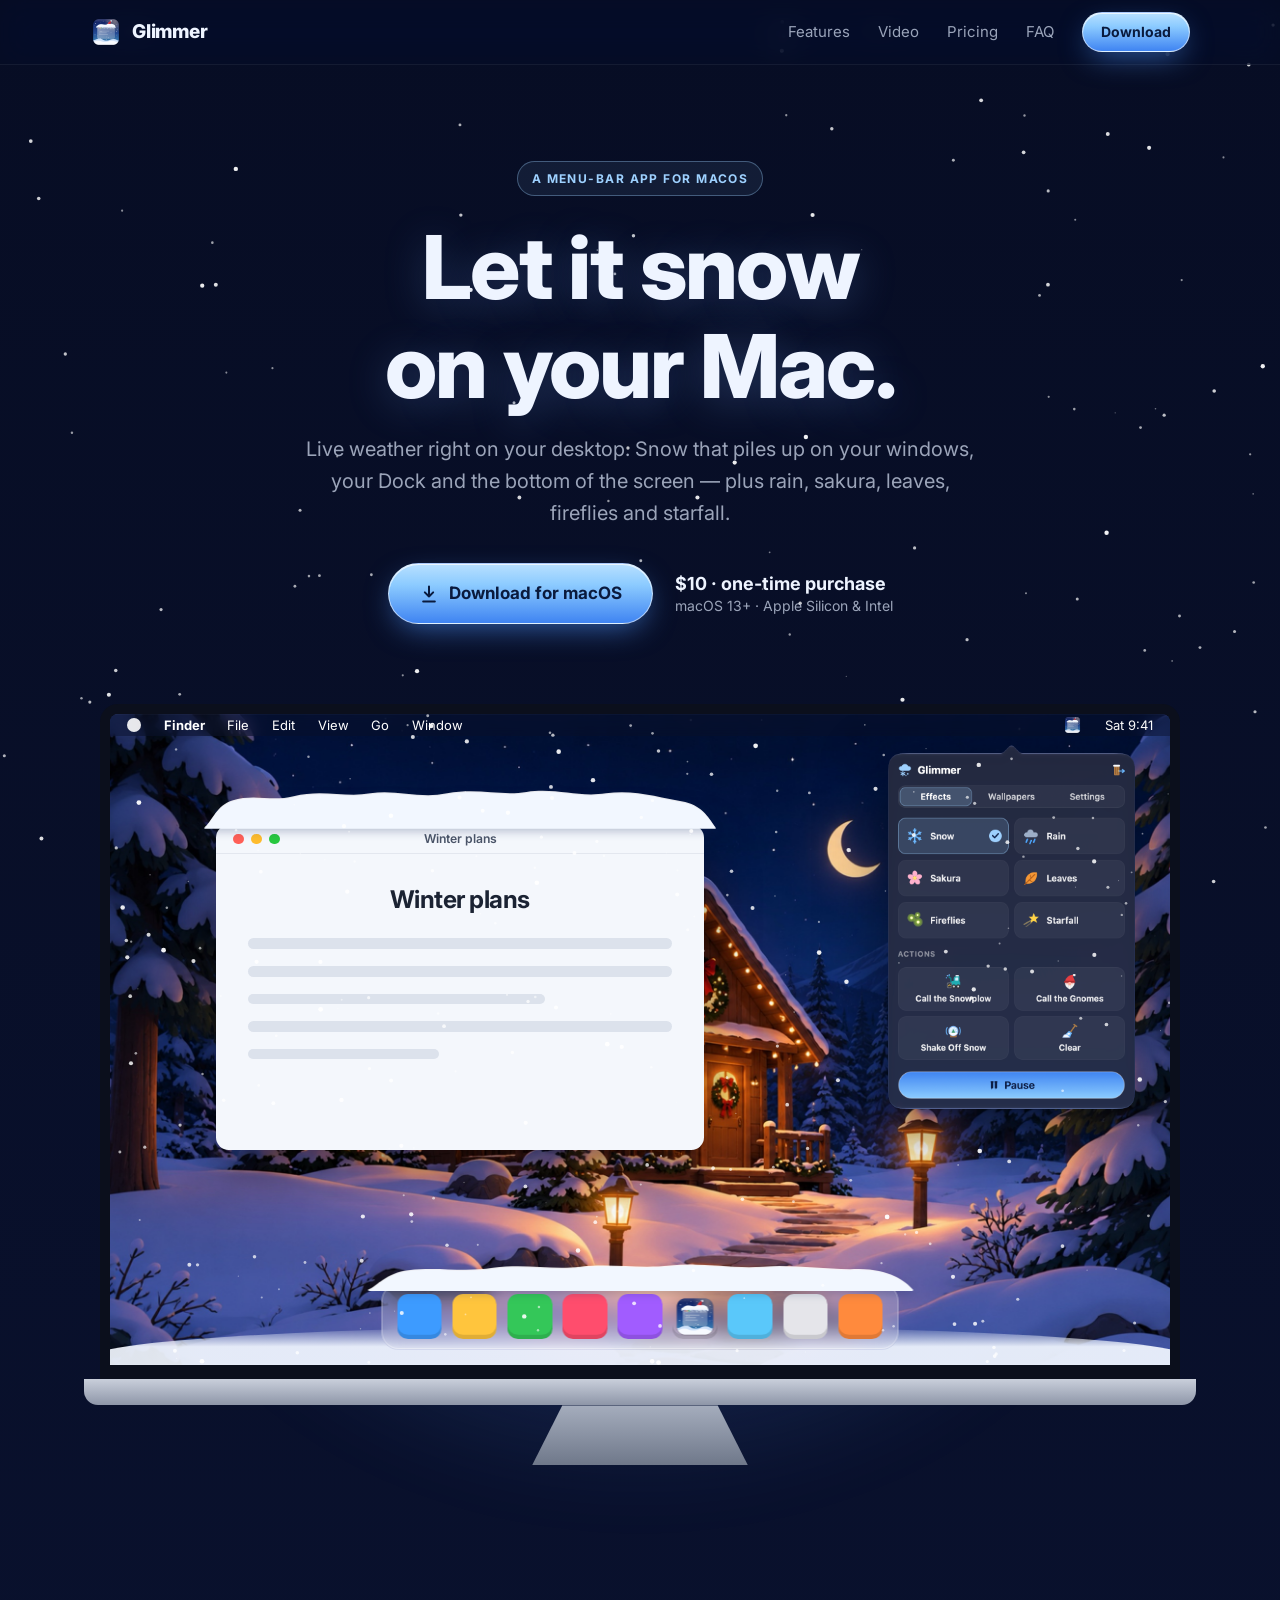
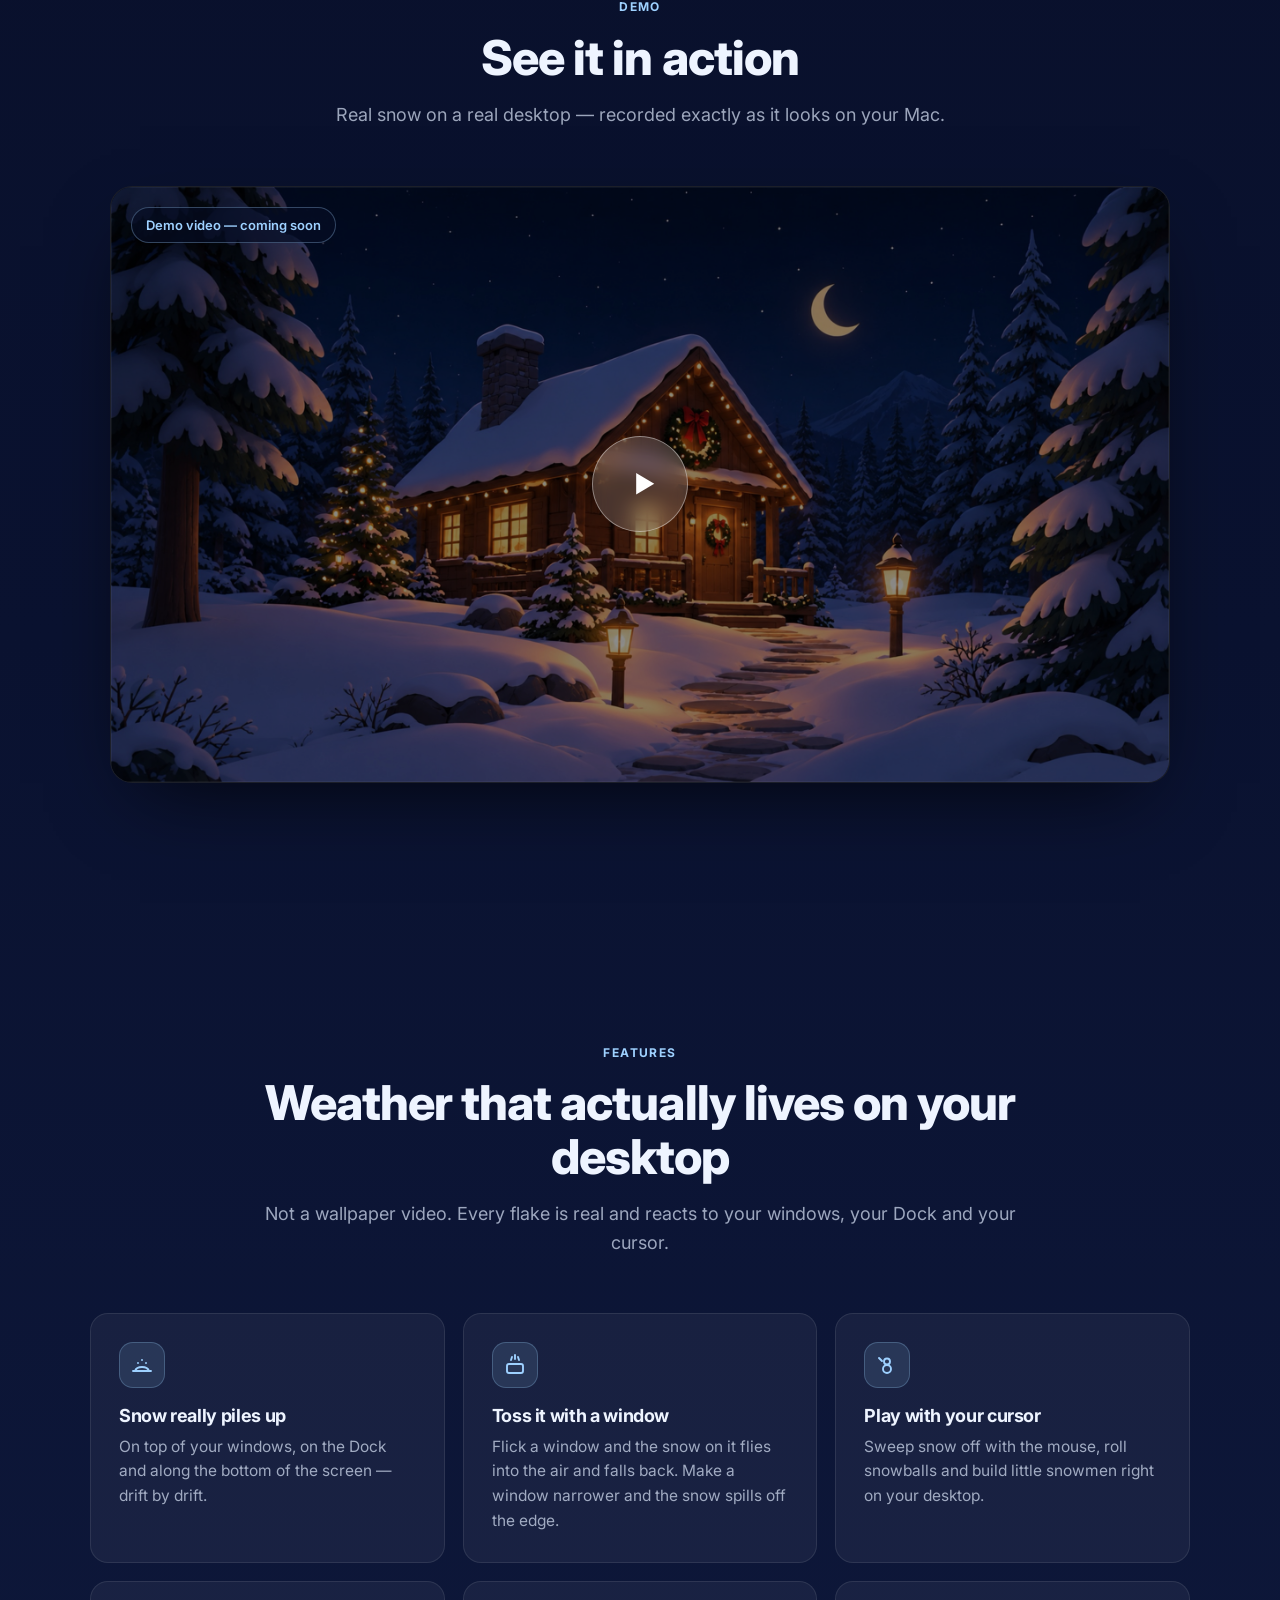
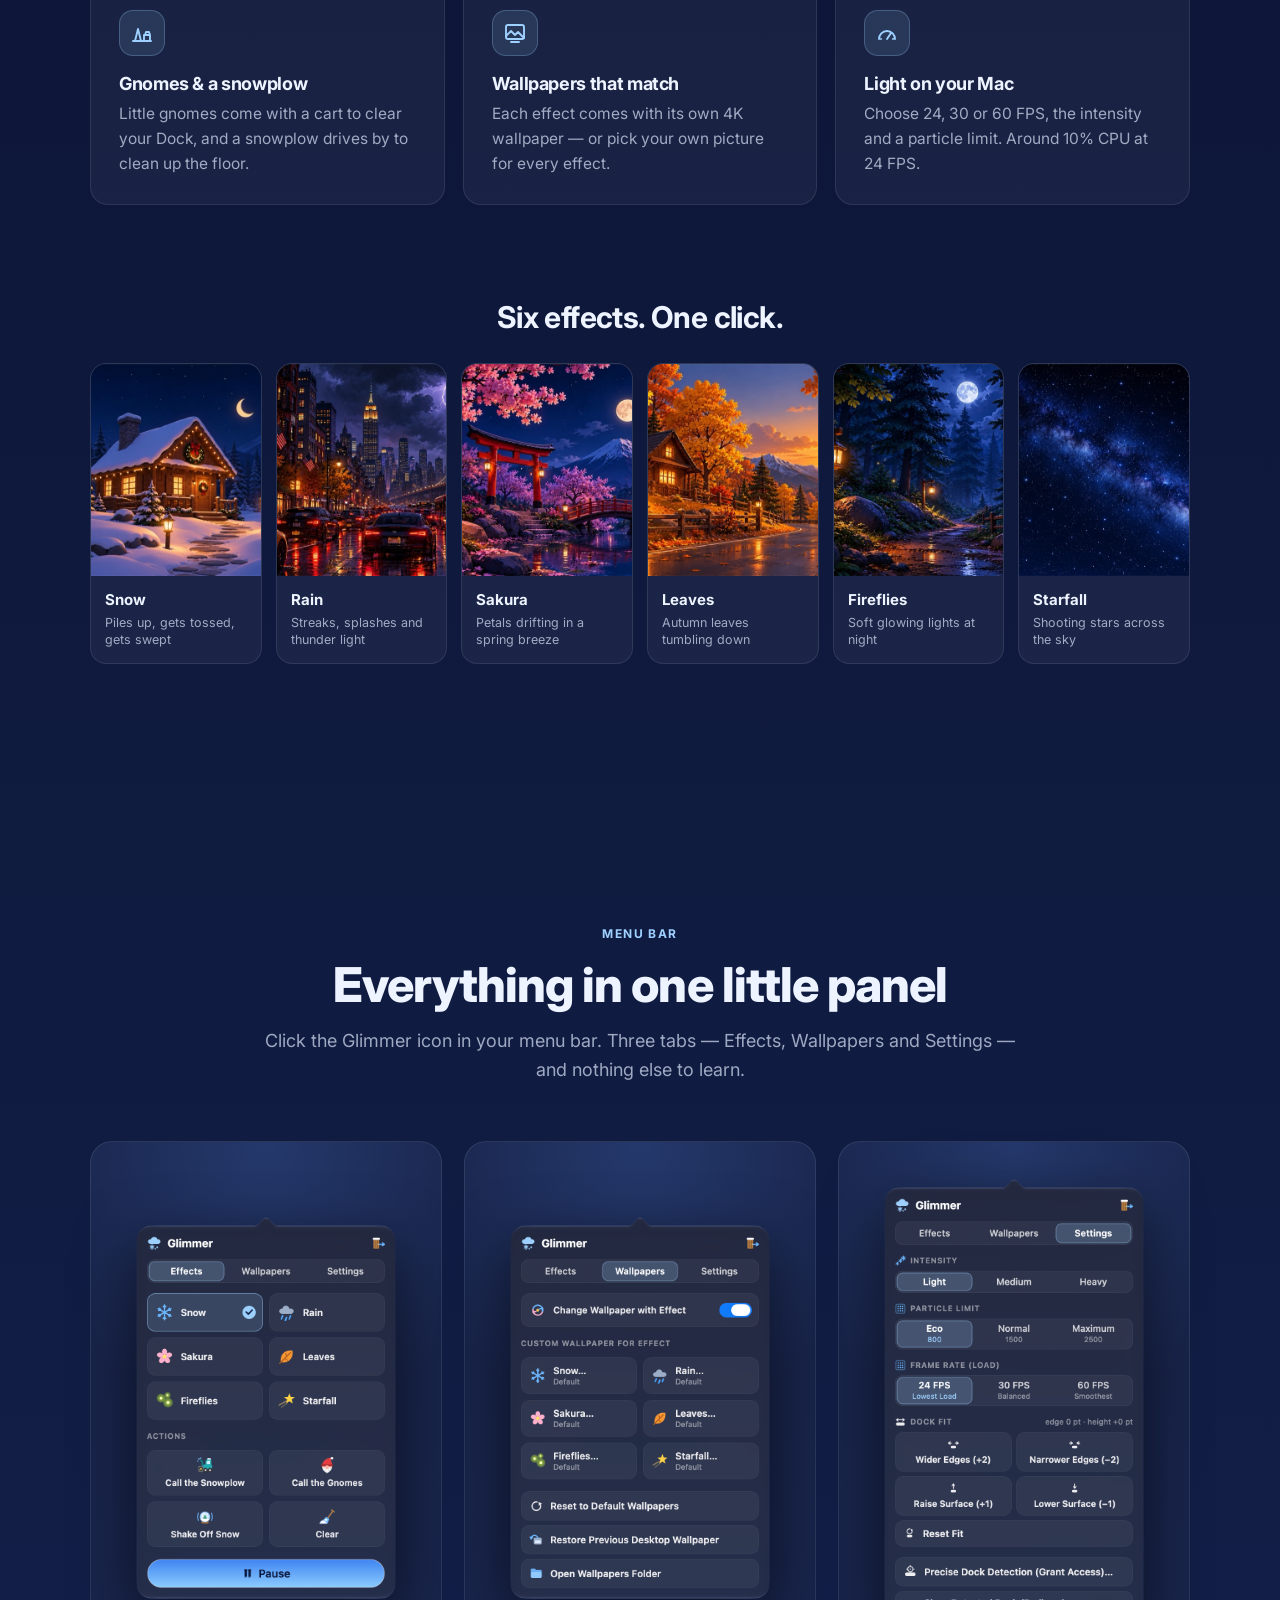
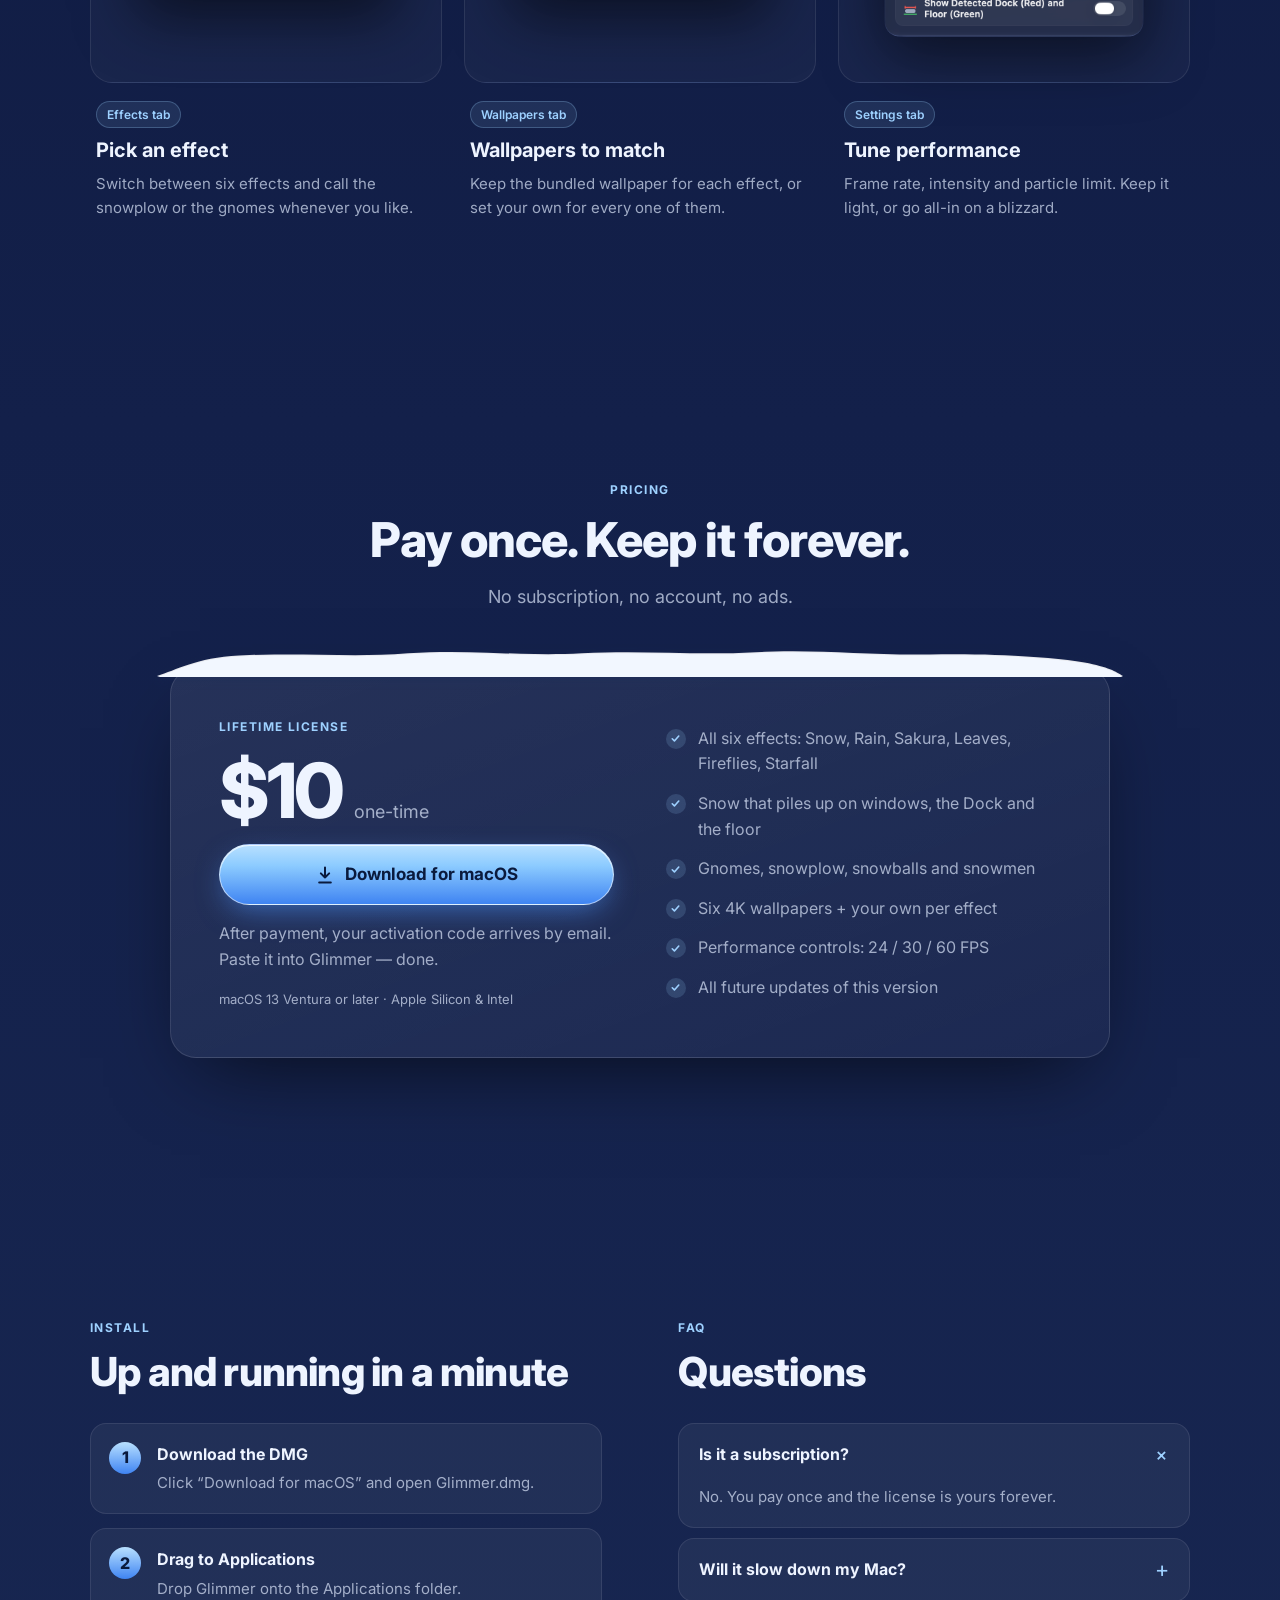
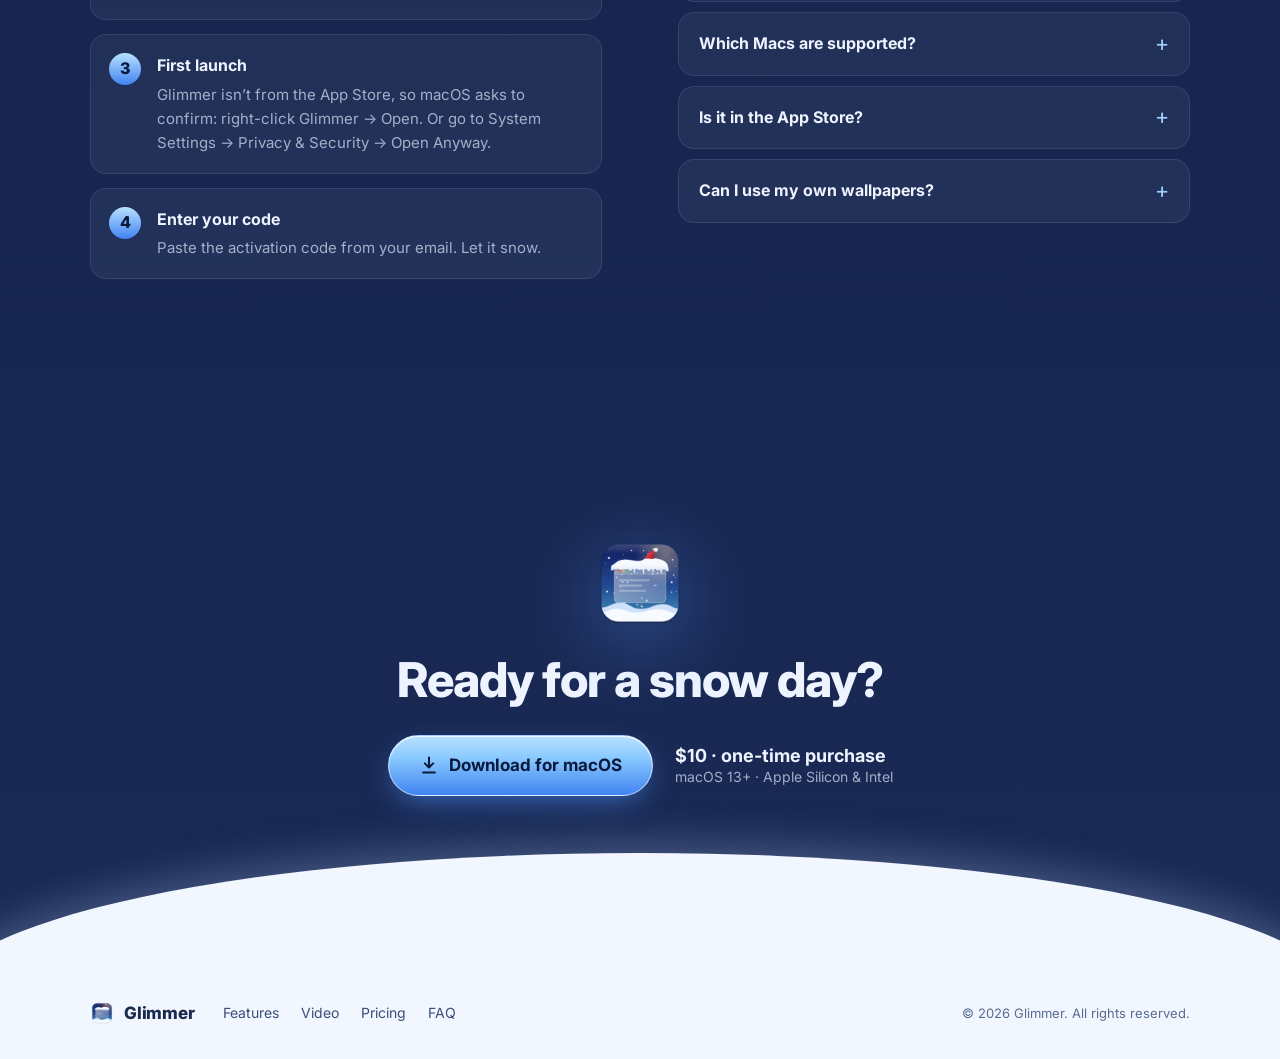
==== index.html @ 1ccc2671 "Add Glimmer landing page Responsive one-page site (Winter Night style): hero with Mac desktop mockup" ====
<!doctype html>
<html lang="en">
<head>
  <meta charset="utf-8">
  <meta name="viewport" content="width=device-width, initial-scale=1, viewport-fit=cover">
  <title>Glimmer — Live weather on your Mac desktop</title>
  <meta name="description" content="Glimmer puts real snow, rain, sakura, falling leaves, fireflies and shooting stars on your Mac desktop. Snow piles up on your windows and Dock. One-time purchase, $10.">
  <meta name="theme-color" content="#0A1230">
  <meta property="og:title" content="Glimmer — Live weather on your Mac desktop">
  <meta property="og:description" content="Snow that piles up on your windows and Dock, plus rain, sakura, leaves, fireflies and starfall. One-time purchase.">
  <meta property="og:type" content="website">
  <meta property="og:image" content="assets/img/og-image.jpg">
  <meta name="twitter:card" content="summary_large_image">
  <link rel="icon" type="image/png" href="assets/img/favicon.png">
  <link rel="apple-touch-icon" href="assets/img/apple-touch-icon.png">
  <link rel="preconnect" href="https://fonts.googleapis.com">
  <link rel="preconnect" href="https://fonts.gstatic.com" crossorigin>
  <link href="https://fonts.googleapis.com/css2?family=Inter:wght@400;500;600;700;800&display=swap" rel="stylesheet">
  <link rel="stylesheet" href="assets/style.css">
</head>
<body>
  <canvas id="sky-snow" aria-hidden="true"></canvas>

  <!-- ===== Nav ===== -->
  <header class="nav" id="top">
    <div class="wrap nav__inner">
      <a class="logo" href="#top" aria-label="Glimmer home">
        <img src="assets/img/icon-512.png" alt="" width="32" height="32">
        <span>Glimmer</span>
      </a>
      <nav class="nav__links" id="nav-links" aria-label="Main">
        <a href="#features">Features</a>
        <a href="#video">Video</a>
        <a href="#pricing">Pricing</a>
        <a href="#faq">FAQ</a>
      </nav>
      <a class="btn btn--ice btn--sm nav__cta" href="#pricing">Download</a>
      <button class="nav__toggle" id="nav-toggle" aria-label="Open menu" aria-expanded="false" aria-controls="nav-links">
        <span></span><span></span>
      </button>
    </div>
  </header>

  <main>
    <!-- ===== Hero ===== -->
    <section class="hero">
      <div class="wrap hero__text">
        <span class="badge">A menu-bar app for macOS</span>
        <h1>Let it snow<br class="br-wide"> on your Mac.</h1>
        <p class="lead">Live weather right on your desktop. Snow that piles up on your windows, your Dock and the bottom of the screen — plus rain, sakura, leaves, fireflies and starfall.</p>
        <div class="cta">
          <a class="btn btn--ice btn--lg" href="https://github.com/AleksaYO/glimmer/releases/latest/download/Glimmer.dmg" data-download>
            <svg viewBox="0 0 24 24" aria-hidden="true"><path d="M12 3v12m0 0-5-5m5 5 5-5M5 21h14" /></svg>
            Download for macOS
          </a>
          <div class="price-note">
            <strong><span class="price">$10</span> · one-time purchase</strong>
            <span>macOS 13+ · Apple Silicon &amp; Intel</span>
          </div>
        </div>
      </div>

      <!-- Desktop mockup -->
      <div class="wrap">
        <div class="mac" role="img" aria-label="Glimmer running on a Mac: snow piles on a window and the Dock, the Glimmer menu panel is open">
          <div class="mac__screen">
            <img class="mac__wall" src="assets/img/wall-snow.jpg" alt="" loading="eager">
            <div class="mac__menubar">
              <span class="mac__apple"></span><b>Finder</b><span>File</span><span>Edit</span><span>View</span><span>Go</span><span>Window</span>
              <span class="mac__spacer"></span>
              <img class="mac__tray" src="assets/img/icon-512.png" alt="">
              <span>Sat 9:41</span>
            </div>

            <div class="mac__window">
              <svg class="drift drift--window" viewBox="0 0 400 34" preserveAspectRatio="none" aria-hidden="true"><path d="M0 34 C 6 30, 10 18, 22 15 C 40 10, 52 16, 70 12 C 92 7, 110 13, 130 10 C 150 7, 168 14, 190 10 C 214 6, 232 12, 252 9 C 276 6, 292 13, 314 10 C 336 7, 356 13, 376 16 C 390 19, 395 28, 400 34 Z"/></svg>
              <div class="mac__titlebar"><i></i><i></i><i></i><span>Winter plans</span></div>
              <div class="mac__doc">
                <h3>Winter plans</h3>
                <p></p><p></p><p class="s"></p><p></p><p class="xs"></p>
              </div>
            </div>

            <img class="mac__panel" src="assets/img/menu-effects.png" alt="">

            <div class="mac__floor"></div>
            <div class="mac__dock">
              <svg class="drift drift--dock" viewBox="0 0 400 30" preserveAspectRatio="none" aria-hidden="true"><path d="M0 30 C 8 26, 14 15, 30 13 C 52 10, 70 15, 92 11 C 116 7, 134 13, 156 10 C 180 7, 198 12, 222 9 C 246 6, 266 12, 290 10 C 314 8, 336 13, 360 12 C 382 12, 394 22, 400 30 Z"/></svg>
              <i style="--c:#3D9BFF"></i><i style="--c:#FFC53D"></i><i style="--c:#34C759"></i><i style="--c:#FF4D6D"></i><i style="--c:#A15CFF"></i>
              <img src="assets/img/icon-512.png" alt=""><i style="--c:#5AC8FA"></i><i style="--c:#E5E5EA"></i><i style="--c:#FF8A3D"></i>
            </div>
            <canvas class="mac__snow" aria-hidden="true"></canvas>
          </div>
          <div class="mac__chin"></div>
          <div class="mac__stand"></div>
        </div>
      </div>
    </section>

    <!-- ===== Video ===== -->
    <section class="section" id="video">
      <div class="wrap">
        <div class="section__head">
          <span class="eyebrow">Demo</span>
          <h2>See it in action</h2>
          <p>Real snow on a real desktop — recorded exactly as it looks on your Mac.</p>
        </div>
        <!-- VIDEO PLACEHOLDER: replace the .video__poster block with
             <video controls playsinline preload="metadata" poster="assets/img/wall-snow.jpg"><source src="assets/video/glimmer-demo.mp4" type="video/mp4"></video> -->
        <div class="video" id="video-player">
          <div class="video__poster">
            <img src="assets/img/wall-snow.jpg" alt="" loading="lazy">
            <span class="video__tag">Demo video — coming soon</span>
            <span class="video__play" aria-hidden="true"><svg viewBox="0 0 24 24"><path d="M8 5.5v13l11-6.5z"/></svg></span>
          </div>
        </div>
      </div>
    </section>

    <!-- ===== Features ===== -->
    <section class="section" id="features">
      <div class="wrap">
        <div class="section__head">
          <span class="eyebrow">Features</span>
          <h2>Weather that actually lives on your desktop</h2>
          <p>Not a wallpaper video. Every flake is real and reacts to your windows, your Dock and your cursor.</p>
        </div>
        <div class="grid grid--3">
          <article class="card">
            <div class="card__icon"><svg viewBox="0 0 24 24"><path d="M3 18h18M5 18c1-3 3-4 7-4s6 1 7 4M8 10l.01 0M12 7l.01 0M16 10l.01 0"/></svg></div>
            <h3>Snow really piles up</h3>
            <p>On top of your windows, on the Dock and along the bottom of the screen — drift by drift.</p>
          </article>
          <article class="card">
            <div class="card__icon"><svg viewBox="0 0 24 24"><rect x="4" y="11" width="16" height="9" rx="2"/><path d="M8 7l1-3M12 6V2M16 7l-1-3"/></svg></div>
            <h3>Toss it with a window</h3>
            <p>Flick a window and the snow on it flies into the air and falls back. Make a window narrower and the snow spills off the edge.</p>
          </article>
          <article class="card">
            <div class="card__icon"><svg viewBox="0 0 24 24"><circle cx="12" cy="16" r="4"/><circle cx="12" cy="8.5" r="3"/><path d="M4 5l3 3"/></svg></div>
            <h3>Play with your cursor</h3>
            <p>Sweep snow off with the mouse, roll snowballs and build little snowmen right on your desktop.</p>
          </article>
          <article class="card">
            <div class="card__icon"><svg viewBox="0 0 24 24"><path d="M5 20l3-12 3 12M3 20h18M14 20v-6h6v6M15 14l1-3h3l1 3"/></svg></div>
            <h3>Gnomes &amp; a snowplow</h3>
            <p>Little gnomes come with a cart to clear your Dock, and a snowplow drives by to clean up the floor.</p>
          </article>
          <article class="card">
            <div class="card__icon"><svg viewBox="0 0 24 24"><rect x="3" y="4" width="18" height="14" rx="2"/><path d="M3 15l5-5 4 4 3-3 6 6M8 21h8"/></svg></div>
            <h3>Wallpapers that match</h3>
            <p>Each effect comes with its own 4K wallpaper — or pick your own picture for every effect.</p>
          </article>
          <article class="card">
            <div class="card__icon"><svg viewBox="0 0 24 24"><path d="M4 18a8 8 0 1 1 16 0M12 18l4-6M6 18h.01M18 18h.01"/></svg></div>
            <h3>Light on your Mac</h3>
            <p>Choose 24, 30 or 60 FPS, the intensity and a particle limit. Around 10% CPU at 24 FPS.</p>
          </article>
        </div>

        <div class="effects">
          <h3 class="effects__title">Six effects. One click.</h3>
          <div class="effects__grid">
            <figure class="effect"><img src="assets/img/thumb-snow.jpg" alt="Snow effect wallpaper: cozy cabin in a snowy forest" loading="lazy"><figcaption><b>Snow</b><span>Piles up, gets tossed, gets swept</span></figcaption></figure>
            <figure class="effect"><img src="assets/img/thumb-rain.jpg" alt="Rain effect wallpaper: stormy city at night" loading="lazy"><figcaption><b>Rain</b><span>Streaks, splashes and thunder light</span></figcaption></figure>
            <figure class="effect"><img src="assets/img/thumb-sakura.jpg" alt="Sakura effect wallpaper: cherry blossoms and a red gate at night" loading="lazy"><figcaption><b>Sakura</b><span>Petals drifting in a spring breeze</span></figcaption></figure>
            <figure class="effect"><img src="assets/img/thumb-autumn.jpg" alt="Leaves effect wallpaper: autumn road at sunset" loading="lazy"><figcaption><b>Leaves</b><span>Autumn leaves tumbling down</span></figcaption></figure>
            <figure class="effect"><img src="assets/img/thumb-fireflies.jpg" alt="Fireflies effect wallpaper: lantern-lit forest path" loading="lazy"><figcaption><b>Fireflies</b><span>Soft glowing lights at night</span></figcaption></figure>
            <figure class="effect"><img src="assets/img/thumb-sky.jpg" alt="Starfall effect wallpaper: the Milky Way" loading="lazy"><figcaption><b>Starfall</b><span>Shooting stars across the sky</span></figcaption></figure>
          </div>
        </div>
      </div>
    </section>

    <!-- ===== Menu panel ===== -->
    <section class="section section--panel" id="panel">
      <div class="wrap">
        <div class="section__head">
          <span class="eyebrow">Menu bar</span>
          <h2>Everything in one little panel</h2>
          <p>Click the Glimmer icon in your menu bar. Three tabs — Effects, Wallpapers and Settings — and nothing else to learn.</p>
        </div>
        <div class="panels">
          <figure class="panel">
            <div class="panel__stage"><img src="assets/img/menu-effects.png" alt="Glimmer panel, Effects tab: six effects, actions and a Pause button" loading="lazy" width="756" height="1066"></div>
            <figcaption><span class="chip">Effects tab</span><b>Pick an effect</b><span>Switch between six effects and call the snowplow or the gnomes whenever you like.</span></figcaption>
          </figure>
          <figure class="panel">
            <div class="panel__stage"><img src="assets/img/menu-wallpapers.png" alt="Glimmer panel, Wallpapers tab: automatic wallpapers and a custom wallpaper per effect" loading="lazy" width="756" height="1066"></div>
            <figcaption><span class="chip">Wallpapers tab</span><b>Wallpapers to match</b><span>Keep the bundled wallpaper for each effect, or set your own for every one of them.</span></figcaption>
          </figure>
          <figure class="panel">
            <div class="panel__stage"><img src="assets/img/menu-settings.png" alt="Glimmer panel, Settings tab: intensity, particle limit, frame rate and Dock fit" loading="lazy" width="756" height="1272"></div>
            <figcaption><span class="chip">Settings tab</span><b>Tune performance</b><span>Frame rate, intensity and particle limit. Keep it light, or go all-in on a blizzard.</span></figcaption>
          </figure>
        </div>
      </div>
    </section>

    <!-- ===== Pricing ===== -->
    <section class="section" id="pricing">
      <div class="wrap">
        <div class="section__head">
          <span class="eyebrow">Pricing</span>
          <h2>Pay once. Keep it forever.</h2>
          <p>No subscription, no account, no ads.</p>
        </div>
        <div class="pricing">
          <svg class="drift drift--card" viewBox="0 0 400 30" preserveAspectRatio="none" aria-hidden="true"><path d="M0 30 C 8 25, 16 14, 34 12 C 60 9, 80 14, 104 10 C 130 6, 150 13, 176 10 C 202 7, 222 12, 248 9 C 274 6, 294 12, 320 11 C 346 10, 370 13, 384 18 C 394 22, 397 26, 400 30 Z"/></svg>
          <div class="pricing__main">
            <span class="eyebrow">Lifetime license</span>
            <div class="pricing__price"><span class="price">$10</span><small>one-time</small></div>
            <a class="btn btn--ice btn--lg btn--block" href="https://github.com/AleksaYO/glimmer/releases/latest/download/Glimmer.dmg" data-download>
              <svg viewBox="0 0 24 24" aria-hidden="true"><path d="M12 3v12m0 0-5-5m5 5 5-5M5 21h14" /></svg>
              Download for macOS
            </a>
            <p class="muted">After payment, your activation code arrives by email. Paste it into Glimmer — done.</p>
            <p class="muted small">macOS 13 Ventura or later · Apple Silicon &amp; Intel</p>
          </div>
          <ul class="pricing__list">
            <li>All six effects: Snow, Rain, Sakura, Leaves, Fireflies, Starfall</li>
            <li>Snow that piles up on windows, the Dock and the floor</li>
            <li>Gnomes, snowplow, snowballs and snowmen</li>
            <li>Six 4K wallpapers + your own per effect</li>
            <li>Performance controls: 24 / 30 / 60 FPS</li>
            <li>All future updates of this version</li>
          </ul>
        </div>
      </div>
    </section>

    <!-- ===== Install & FAQ ===== -->
    <section class="section" id="faq">
      <div class="wrap two-col">
        <div>
          <span class="eyebrow">Install</span>
          <h2>Up and running in a minute</h2>
          <ol class="steps">
            <li><b>Download the DMG</b><span>Click “Download for macOS” and open Glimmer.dmg.</span></li>
            <li><b>Drag to Applications</b><span>Drop Glimmer onto the Applications folder.</span></li>
            <li><b>First launch</b><span>Glimmer isn’t from the App Store, so macOS asks to confirm: right-click Glimmer → Open. Or go to System Settings → Privacy &amp; Security → Open Anyway.</span></li>
            <li><b>Enter your code</b><span>Paste the activation code from your email. Let it snow.</span></li>
          </ol>
        </div>
        <div>
          <span class="eyebrow">FAQ</span>
          <h2>Questions</h2>
          <div class="faq">
            <details open><summary>Is it a subscription?</summary><p>No. You pay once and the license is yours forever.</p></details>
            <details><summary>Will it slow down my Mac?</summary><p>Glimmer uses about 10% CPU at 24 FPS. You can lower the frame rate, intensity and particle limit at any time, or pause it with one click.</p></details>
            <details><summary>Which Macs are supported?</summary><p>Any Mac with macOS 13 Ventura or later — both Apple Silicon and Intel.</p></details>
            <details><summary>Is it in the App Store?</summary><p>No — Glimmer is downloaded from this site. That’s why macOS asks you to confirm the first launch.</p></details>
            <details><summary>Can I use my own wallpapers?</summary><p>Yes. Every effect can have its own picture, or keep the bundled 4K wallpapers.</p></details>
          </div>
        </div>
      </div>
    </section>

    <!-- ===== Final CTA ===== -->
    <section class="final">
      <div class="wrap final__inner">
        <img src="assets/img/icon-512.png" alt="" width="96" height="96" loading="lazy">
        <h2>Ready for a snow day?</h2>
        <div class="cta cta--center">
          <a class="btn btn--ice btn--lg" href="https://github.com/AleksaYO/glimmer/releases/latest/download/Glimmer.dmg" data-download>
            <svg viewBox="0 0 24 24" aria-hidden="true"><path d="M12 3v12m0 0-5-5m5 5 5-5M5 21h14" /></svg>
            Download for macOS
          </a>
          <div class="price-note"><strong><span class="price">$10</span> · one-time purchase</strong><span>macOS 13+ · Apple Silicon &amp; Intel</span></div>
        </div>
      </div>
      <div class="final__ground" aria-hidden="true"></div>
    </section>
  </main>

  <footer class="footer">
    <div class="wrap footer__inner">
      <a class="logo logo--dark" href="#top"><img src="assets/img/icon-512.png" alt="" width="24" height="24"><span>Glimmer</span></a>
      <nav aria-label="Footer"><a href="#features">Features</a><a href="#video">Video</a><a href="#pricing">Pricing</a><a href="#faq">FAQ</a></nav>
      <small>© <span id="year">2026</span> Glimmer. All rights reserved.</small>
    </div>
  </footer>

  <script src="assets/main.js" defer></script>
</body>
</html>
---- assets/style.css ----
:root {
  --navy-0: #070D24;
  --navy-1: #0A1230;
  --navy-2: #13204A;
  --navy-3: #1A2A55;
  --ice: #9ED1FF;
  --ice-2: #8CCBFF;
  --blue: #3F84F2;
  --text: #EEF4FF;
  --muted: rgba(226, 236, 255, 0.68);
  --dim: rgba(226, 236, 255, 0.45);
  --card: rgba(255, 255, 255, 0.05);
  --card-border: rgba(255, 255, 255, 0.09);
  --snow: #F2F7FF;
  --radius: 18px;
  --wrap: 1180px;
  --pad: clamp(20px, 4vw, 40px);
}

* { box-sizing: border-box; }
html { scroll-behavior: smooth; -webkit-text-size-adjust: 100%; }
body {
  margin: 0;
  font-family: Inter, -apple-system, BlinkMacSystemFont, "SF Pro Text", "Segoe UI", sans-serif;
  color: var(--text);
  background: linear-gradient(180deg, var(--navy-0) 0%, var(--navy-1) 30%, var(--navy-2) 70%, var(--navy-3) 100%);
  background-color: var(--navy-1);
  line-height: 1.6;
  overflow-x: hidden;
  -webkit-font-smoothing: antialiased;
}
img { max-width: 100%; display: block; }
a { color: inherit; text-decoration: none; }
h1, h2, h3 { margin: 0; line-height: 1.12; letter-spacing: -0.02em; }
h2 { font-size: clamp(30px, 4.4vw, 48px); font-weight: 800; }
h3 { font-size: 18px; font-weight: 700; }
p { margin: 0; }

.wrap { width: 100%; max-width: var(--wrap); margin: 0 auto; padding: 0 var(--pad); }

#sky-snow { position: fixed; inset: 0; width: 100%; height: 100%; pointer-events: none; z-index: 0; }
main, .nav, .footer { position: relative; z-index: 1; }

/* ---------- Buttons ---------- */
.btn {
  display: inline-flex; align-items: center; justify-content: center; gap: 10px;
  font-weight: 700; border-radius: 999px; border: 1px solid transparent;
  transition: transform .15s ease, box-shadow .2s ease, filter .2s ease;
  white-space: nowrap;
}
.btn svg { width: 20px; height: 20px; fill: none; stroke: currentColor; stroke-width: 2.4; stroke-linecap: round; stroke-linejoin: round; }
.btn--ice {
  color: #0A1A3D;
  background: linear-gradient(180deg, #B8E0FF 0%, var(--ice-2) 35%, var(--blue) 100%);
  border-color: rgba(255,255,255,.55);
  box-shadow: 0 10px 30px -8px rgba(79, 150, 255, .65), inset 0 1px 0 rgba(255,255,255,.7);
}
.btn--ice:hover { transform: translateY(-1px); filter: brightness(1.06); box-shadow: 0 14px 36px -8px rgba(79, 150, 255, .8), inset 0 1px 0 rgba(255,255,255,.7); }
.btn--ice:active { transform: translateY(0); filter: brightness(.95); }
.btn--sm { padding: 8px 18px; font-size: 14px; }
.btn--lg { padding: 16px 30px; font-size: 17px; }
.btn--block { width: 100%; }

.badge, .eyebrow {
  display: inline-block; font-size: 12px; font-weight: 700; letter-spacing: .12em; text-transform: uppercase; color: var(--ice);
}
.badge { padding: 7px 14px; border: 1px solid rgba(158, 209, 255, .35); border-radius: 999px; background: rgba(158, 209, 255, .08); }
.muted { color: var(--muted); }
.small { font-size: 13px; }

/* ---------- Nav ---------- */
.nav { position: sticky; top: 0; z-index: 20; backdrop-filter: saturate(150%) blur(14px); -webkit-backdrop-filter: saturate(150%) blur(14px); background: rgba(7, 13, 36, .55); border-bottom: 1px solid rgba(255,255,255,.06); }
.nav__inner { display: flex; align-items: center; gap: 28px; height: 64px; }
.logo { display: inline-flex; align-items: center; gap: 10px; font-weight: 800; font-size: 19px; letter-spacing: -0.01em; }
.logo img { width: 32px; height: 32px; border-radius: 8px; }
.nav__links { display: flex; gap: 28px; margin-left: auto; font-size: 15px; color: var(--muted); }
.nav__links a:hover { color: var(--text); }
.nav__toggle { display: none; }

/* ---------- Hero ---------- */
.hero { padding: clamp(48px, 8vw, 96px) 0 0; text-align: center; }
.hero__text { display: flex; flex-direction: column; align-items: center; }
.hero h1 { font-size: clamp(42px, 8vw, 88px); font-weight: 800; margin: 22px 0 18px; text-shadow: 0 6px 40px rgba(120, 170, 255, .25); }
.lead { max-width: 680px; font-size: clamp(17px, 1.6vw, 20px); color: var(--muted); }
.cta { display: flex; align-items: center; gap: 22px; margin-top: 34px; flex-wrap: wrap; justify-content: center; }
.price-note { display: flex; flex-direction: column; text-align: left; line-height: 1.35; }
.price-note strong { font-size: 18px; font-weight: 700; }
.price-note > span { font-size: 14px; color: var(--muted); }

/* ---------- Mac mockup ---------- */
.mac { position: relative; margin: clamp(48px, 7vw, 80px) auto 0; max-width: 1080px; }
.mac::before { content: ""; position: absolute; inset: 10% 5% -5%; background: radial-gradient(closest-side, rgba(90, 150, 255, .35), transparent); filter: blur(30px); z-index: -1; }
.mac__screen {
  position: relative; aspect-ratio: 16 / 10; overflow: hidden;
  border-radius: 18px 18px 0 0; border: 10px solid #0B0F1C; border-bottom-width: 14px; background: #000;
  container-type: inline-size;
}
.mac__wall { position: absolute; inset: 0; width: 100%; height: 100%; object-fit: cover; }
.mac__chin { height: clamp(14px, 2.2vw, 26px); margin: 0 -1.5%; border-radius: 0 0 14px 14px; background: linear-gradient(180deg, #C9CFDB, #8E96A8); }
.mac__stand { width: 20%; height: clamp(26px, 5vw, 60px); margin: 0 auto; background: linear-gradient(180deg, #A5ADBD, #6F788A); clip-path: polygon(14% 0, 86% 0, 100% 100%, 0 100%); }

.mac__menubar {
  position: absolute; top: 0; left: 0; right: 0; height: 3.4%; min-height: 12px;
  display: flex; align-items: center; gap: 2.2%; padding: 0 1.6%;
  font-size: clamp(6px, 1.25cqw, 13px); color: #fff; background: rgba(10, 16, 40, .45); backdrop-filter: blur(8px);
}
.mac__apple { width: 1.1em; height: 1.1em; border-radius: 50%; background: #fff; opacity: .9; }
.mac__spacer { flex: 1; }
.mac__tray { height: 1.5em; width: auto; border-radius: 3px; }

.mac__window {
  position: absolute; left: 10%; top: 17%; width: 46%; height: 50%;
  background: #F4F7FC; border-radius: 1.2cqw; box-shadow: 0 2cqw 5cqw rgba(0, 0, 0, .45);
}
.mac__titlebar { display: flex; align-items: center; gap: .7cqw; height: 9%; padding: 0 1.6cqw; border-bottom: 1px solid #E3E7EF; color: #4A5468; font-size: clamp(6px, 1.15cqw, 13px); font-weight: 600; }
.mac__titlebar i { width: 1cqw; height: 1cqw; min-width: 5px; min-height: 5px; border-radius: 50%; background: #FF5F57; }
.mac__titlebar i:nth-child(2) { background: #FEBC2E; }
.mac__titlebar i:nth-child(3) { background: #28C840; }
.mac__titlebar span { margin-left: auto; margin-right: auto; padding-right: 5cqw; }
.mac__doc { padding: 3cqw 3cqw; color: #1B2333; }
.mac__doc h3 { font-size: clamp(9px, 2.3cqw, 26px); margin-bottom: 2.4cqw; }
.mac__doc p { height: 1cqw; min-height: 4px; margin-bottom: 1.6cqw; border-radius: 99px; background: #DCE2EC; }
.mac__doc p.s { width: 70%; }
.mac__doc p.xs { width: 45%; }

/* snow drifts: soft rounded ends that hang slightly past the edge — no hard "wall" */
.drift { position: absolute; fill: var(--snow); filter: drop-shadow(0 -1px 0 rgba(255,255,255,.9)) drop-shadow(0 3px 4px rgba(20, 40, 90, .25)); pointer-events: none; }
.drift--window { left: -2.5%; width: 105%; height: 15%; bottom: calc(100% - 4px); }
.drift--dock { left: -3%; width: 106%; height: 55%; bottom: calc(100% - 6px); }
.drift--card { left: -1.5%; width: 103%; height: 34px; top: -26px; }

.mac__panel {
  position: absolute; right: 2.5%; top: 4.6%; width: 25%; height: auto;
  border-radius: 1.4cqw; filter: drop-shadow(0 2cqw 3cqw rgba(0, 0, 0, .5));
}
.mac__floor { position: absolute; left: -2%; right: -2%; bottom: -1%; height: 7%; background: linear-gradient(180deg, rgba(242,247,255,.0), rgba(242,247,255,.92) 45%); border-radius: 50% 50% 0 0 / 70% 70% 0 0; }
.mac__dock {
  position: absolute; left: 50%; bottom: 2.4%; transform: translateX(-50%);
  display: flex; align-items: center; gap: 1cqw; padding: .9cqw 1.4cqw;
  background: rgba(255, 255, 255, .22); border: 1px solid rgba(255,255,255,.35); border-radius: 1.6cqw; backdrop-filter: blur(10px);
}
.mac__dock i, .mac__dock img { width: 4.2cqw; height: 4.2cqw; border-radius: 1cqw; background: var(--c); box-shadow: inset 0 -.4cqw 0 rgba(0,0,0,.12); }
.mac__snow { position: absolute; inset: 0; width: 100%; height: 100%; pointer-events: none; }

/* ---------- Sections ---------- */
.section { padding: clamp(72px, 10vw, 128px) 0; }
.section__head { max-width: 760px; margin: 0 auto clamp(36px, 5vw, 56px); text-align: center; }
.section__head h2 { margin: 12px 0 16px; }
.section__head p { font-size: 18px; color: var(--muted); }

.drift-divider { position: relative; z-index: 1; height: 70px; margin-top: -1px; background:
  radial-gradient(120px 40px at 8% 100%, rgba(242,247,255,.10), transparent 70%),
  radial-gradient(160px 46px at 32% 100%, rgba(242,247,255,.08), transparent 70%),
  radial-gradient(140px 40px at 58% 100%, rgba(242,247,255,.10), transparent 70%),
  radial-gradient(180px 50px at 86% 100%, rgba(242,247,255,.08), transparent 70%); }

/* video */
.video { position: relative; max-width: 1060px; margin: 0 auto; border-radius: 22px; overflow: hidden; border: 1px solid var(--card-border); box-shadow: 0 30px 80px -30px rgba(0, 0, 0, .8); background: #050914; }
.video video, .video__poster { display: block; width: 100%; aspect-ratio: 16 / 9; }
.video__poster { position: relative; }
.video__poster img { width: 100%; height: 100%; object-fit: cover; filter: brightness(.55) saturate(.9); }
.video__tag { position: absolute; left: 20px; top: 20px; padding: 7px 14px; font-size: 13px; font-weight: 600; border-radius: 999px; background: rgba(7, 13, 36, .7); border: 1px solid rgba(158, 209, 255, .3); color: var(--ice); }
.video__play { position: absolute; left: 50%; top: 50%; transform: translate(-50%, -50%); width: clamp(64px, 9vw, 96px); aspect-ratio: 1; display: grid; place-items: center; border-radius: 50%; background: rgba(255, 255, 255, .16); border: 1px solid rgba(255,255,255,.4); backdrop-filter: blur(10px); }
.video__play svg { width: 42%; fill: #fff; margin-left: 6%; }

/* features */
.grid { display: grid; gap: 18px; }
.grid--3 { grid-template-columns: repeat(3, minmax(0, 1fr)); }
.card { padding: 28px; border-radius: var(--radius); background: var(--card); border: 1px solid var(--card-border); transition: border-color .2s, background .2s; }
.card:hover { border-color: rgba(158, 209, 255, .3); background: rgba(255,255,255,.07); }
.card__icon { width: 46px; height: 46px; display: grid; place-items: center; margin-bottom: 18px; border-radius: 14px; background: rgba(158, 209, 255, .12); border: 1px solid rgba(158, 209, 255, .25); }
.card__icon svg { width: 24px; height: 24px; fill: none; stroke: var(--ice); stroke-width: 1.9; stroke-linecap: round; stroke-linejoin: round; }
.card h3 { margin-bottom: 8px; }
.card p { color: var(--muted); font-size: 15.5px; }

.effects { margin-top: clamp(56px, 8vw, 96px); }
.effects__title { text-align: center; font-size: clamp(22px, 2.6vw, 30px); margin-bottom: 28px; }
.effects__grid { display: grid; grid-template-columns: repeat(6, minmax(0, 1fr)); gap: 14px; }
.effect { margin: 0; border-radius: 16px; overflow: hidden; background: var(--card); border: 1px solid var(--card-border); }
.effect img { width: 100%; aspect-ratio: 4 / 5; object-fit: cover; transition: transform .5s ease; }
.effect:hover img { transform: scale(1.05); }
.effect figcaption { padding: 12px 14px 14px; display: flex; flex-direction: column; gap: 2px; }
.effect b { font-size: 15px; }
.effect span { font-size: 12.5px; color: var(--muted); line-height: 1.4; }

/* panel screenshots — shown whole, at their real proportions */
.panels { display: grid; grid-template-columns: repeat(3, minmax(0, 1fr)); gap: 22px; align-items: stretch; }
.panel { margin: 0; display: flex; flex-direction: column; }
.panel__stage { flex: 1; }
.panel__stage { padding: clamp(22px, 3vw, 36px); border-radius: 22px; background: radial-gradient(120% 90% at 50% 0%, rgba(110, 160, 255, .22), rgba(255,255,255,.03) 60%); border: 1px solid var(--card-border); display: grid; place-items: center; }
.panel__stage img { width: 100%; max-width: 330px; height: auto; filter: drop-shadow(0 18px 30px rgba(0, 0, 0, .55)); }
.panel figcaption { display: flex; flex-direction: column; gap: 6px; padding: 18px 6px 0; }
.panel figcaption b { font-size: 20px; }
.panel figcaption span:last-child { color: var(--muted); font-size: 15px; }
.chip { align-self: flex-start; padding: 3px 10px; border-radius: 999px; font-size: 12px; font-weight: 600; color: var(--ice); background: rgba(158, 209, 255, .1); border: 1px solid rgba(158, 209, 255, .25); }

/* pricing */
.pricing { position: relative; display: grid; grid-template-columns: 1fr 1fr; gap: clamp(24px, 4vw, 56px); max-width: 940px; margin: 0 auto; padding: clamp(28px, 4vw, 48px); border-radius: 26px; background: linear-gradient(160deg, rgba(255,255,255,.08), rgba(255,255,255,.03)); border: 1px solid rgba(255,255,255,.12); box-shadow: 0 30px 80px -30px rgba(0,0,0,.7); }
.pricing__main { display: flex; flex-direction: column; gap: 16px; }
.pricing__price { display: flex; align-items: baseline; gap: 12px; }
.pricing__price .price { font-size: clamp(56px, 7vw, 76px); font-weight: 800; letter-spacing: -0.04em; line-height: 1; }
.pricing__price small { font-size: 18px; color: var(--muted); }
.pricing__list { list-style: none; margin: 0; padding: 0; display: flex; flex-direction: column; gap: 14px; align-self: center; }
.pricing__list li { position: relative; padding-left: 32px; color: var(--muted); }
.pricing__list li::before { content: ""; position: absolute; left: 0; top: 3px; width: 20px; height: 20px; border-radius: 50%; background: rgba(158, 209, 255, .16) url("data:image/svg+xml,%3Csvg xmlns='http://www.w3.org/2000/svg' viewBox='0 0 24 24' fill='none' stroke='%239ED1FF' stroke-width='3' stroke-linecap='round' stroke-linejoin='round'%3E%3Cpath d='M6 12.5l4 4 8-9'/%3E%3C/svg%3E") center / 13px no-repeat; }

/* install & faq */
.two-col { display: grid; grid-template-columns: 1fr 1fr; gap: clamp(40px, 6vw, 80px); }
.two-col h2 { font-size: clamp(28px, 3.4vw, 40px); margin: 10px 0 28px; }
.steps { list-style: none; counter-reset: s; margin: 0; padding: 0; display: flex; flex-direction: column; gap: 14px; }
.steps li { counter-increment: s; position: relative; padding: 18px 20px 18px 66px; border-radius: 16px; background: var(--card); border: 1px solid var(--card-border); display: flex; flex-direction: column; gap: 4px; }
.steps li::before { content: counter(s); position: absolute; left: 18px; top: 18px; width: 32px; height: 32px; display: grid; place-items: center; border-radius: 50%; font-weight: 800; color: #0A1A3D; background: linear-gradient(180deg, #B8E0FF, var(--blue)); }
.steps span { color: var(--muted); font-size: 15px; }
.faq { display: flex; flex-direction: column; gap: 10px; }
.faq details { border-radius: 16px; background: var(--card); border: 1px solid var(--card-border); padding: 0 20px; }
.faq summary { cursor: pointer; list-style: none; padding: 18px 28px 18px 0; font-weight: 700; position: relative; }
.faq summary::-webkit-details-marker { display: none; }
.faq summary::after { content: "+"; position: absolute; right: 0; top: 50%; transform: translateY(-50%); font-size: 22px; font-weight: 400; color: var(--ice); transition: transform .2s; }
.faq details[open] summary::after { transform: translateY(-50%) rotate(45deg); }
.faq details p { padding: 0 0 18px; color: var(--muted); font-size: 15px; }

/* final */
.final { position: relative; padding: clamp(80px, 10vw, 130px) 0 clamp(150px, 16vw, 210px); text-align: center; overflow: hidden; }
.final__inner { display: flex; flex-direction: column; align-items: center; gap: 22px; position: relative; z-index: 1; }
.final__inner img { border-radius: 22px; filter: drop-shadow(0 16px 40px rgba(90, 150, 255, .45)); }
.cta--center { margin-top: 6px; }
.final__ground { position: absolute; left: -5%; right: -5%; bottom: -2px; height: clamp(90px, 12vw, 150px); background: var(--snow); border-radius: 50% 50% 0 0 / 100% 100% 0 0; box-shadow: 0 -10px 40px rgba(200, 225, 255, .25); }

/* footer */
.footer { background: var(--snow); color: #1B2B4F; padding: 0 0 32px; margin-top: -1px; }
.footer__inner { display: flex; align-items: center; gap: 28px; flex-wrap: wrap; }
.logo--dark { font-size: 17px; }
.logo--dark img { width: 24px; height: 24px; border-radius: 6px; }
.footer nav { display: flex; gap: 22px; font-size: 14px; color: #3A4D78; }
.footer small { margin-left: auto; color: #5A6B90; font-size: 13px; }

/* ---------- Responsive ---------- */
@media (max-width: 1024px) {
  .grid--3 { grid-template-columns: repeat(2, minmax(0, 1fr)); }
  .effects__grid { grid-template-columns: repeat(3, minmax(0, 1fr)); }
  .panels { grid-template-columns: repeat(3, minmax(0, 1fr)); gap: 14px; }
  .panel figcaption b { font-size: 17px; }
}

@media (max-width: 860px) {
  .nav__links { position: fixed; top: 64px; left: 0; right: 0; flex-direction: column; gap: 0; margin: 0; padding: 8px var(--pad) 18px; background: #070D24; box-shadow: 0 20px 40px rgba(0,0,0,.5); border-bottom: 1px solid rgba(255,255,255,.08); transform: translateY(-120%); opacity: 0; transition: transform .25s ease, opacity .2s ease; pointer-events: none; }
  .nav__links a { padding: 14px 0; font-size: 17px; border-bottom: 1px solid rgba(255,255,255,.06); }
  .nav.is-open .nav__links { transform: none; opacity: 1; pointer-events: auto; }
  .nav__cta { margin-left: auto; }
  .nav__toggle { display: grid; gap: 6px; place-content: center; width: 40px; height: 40px; border: 0; background: transparent; cursor: pointer; padding: 0; }
  .nav__toggle span { display: block; width: 22px; height: 2px; border-radius: 2px; background: var(--text); transition: transform .2s; }
  .nav.is-open .nav__toggle span:first-child { transform: translateY(4px) rotate(45deg); }
  .nav.is-open .nav__toggle span:last-child { transform: translateY(-4px) rotate(-45deg); }

  .panels { grid-template-columns: 1fr; max-width: 420px; margin: 0 auto; gap: 36px; }
  .pricing, .two-col { grid-template-columns: 1fr; }
  .pricing__list { align-self: start; }
  .br-wide { display: none; }
}

@media (max-width: 600px) {
  .grid--3 { grid-template-columns: 1fr; }
  .effects__grid { grid-template-columns: repeat(2, minmax(0, 1fr)); gap: 10px; }
  .effect img { aspect-ratio: 1 / 1; }
  .cta { flex-direction: column; gap: 14px; }
  .cta .btn { width: 100%; }
  .price-note { text-align: center; align-items: center; }
  .mac__screen { border-width: 5px; border-bottom-width: 8px; border-radius: 10px 10px 0 0; }
  .mac__panel { width: 32%; }
  .mac__window { width: 52%; left: 5%; }
  .footer__inner { flex-direction: column; align-items: flex-start; gap: 14px; }
  .footer small { margin-left: 0; }
  .card { padding: 22px; }
}

@media (prefers-reduced-motion: reduce) {
  html { scroll-behavior: auto; }
  .btn, .effect img { transition: none; }
}
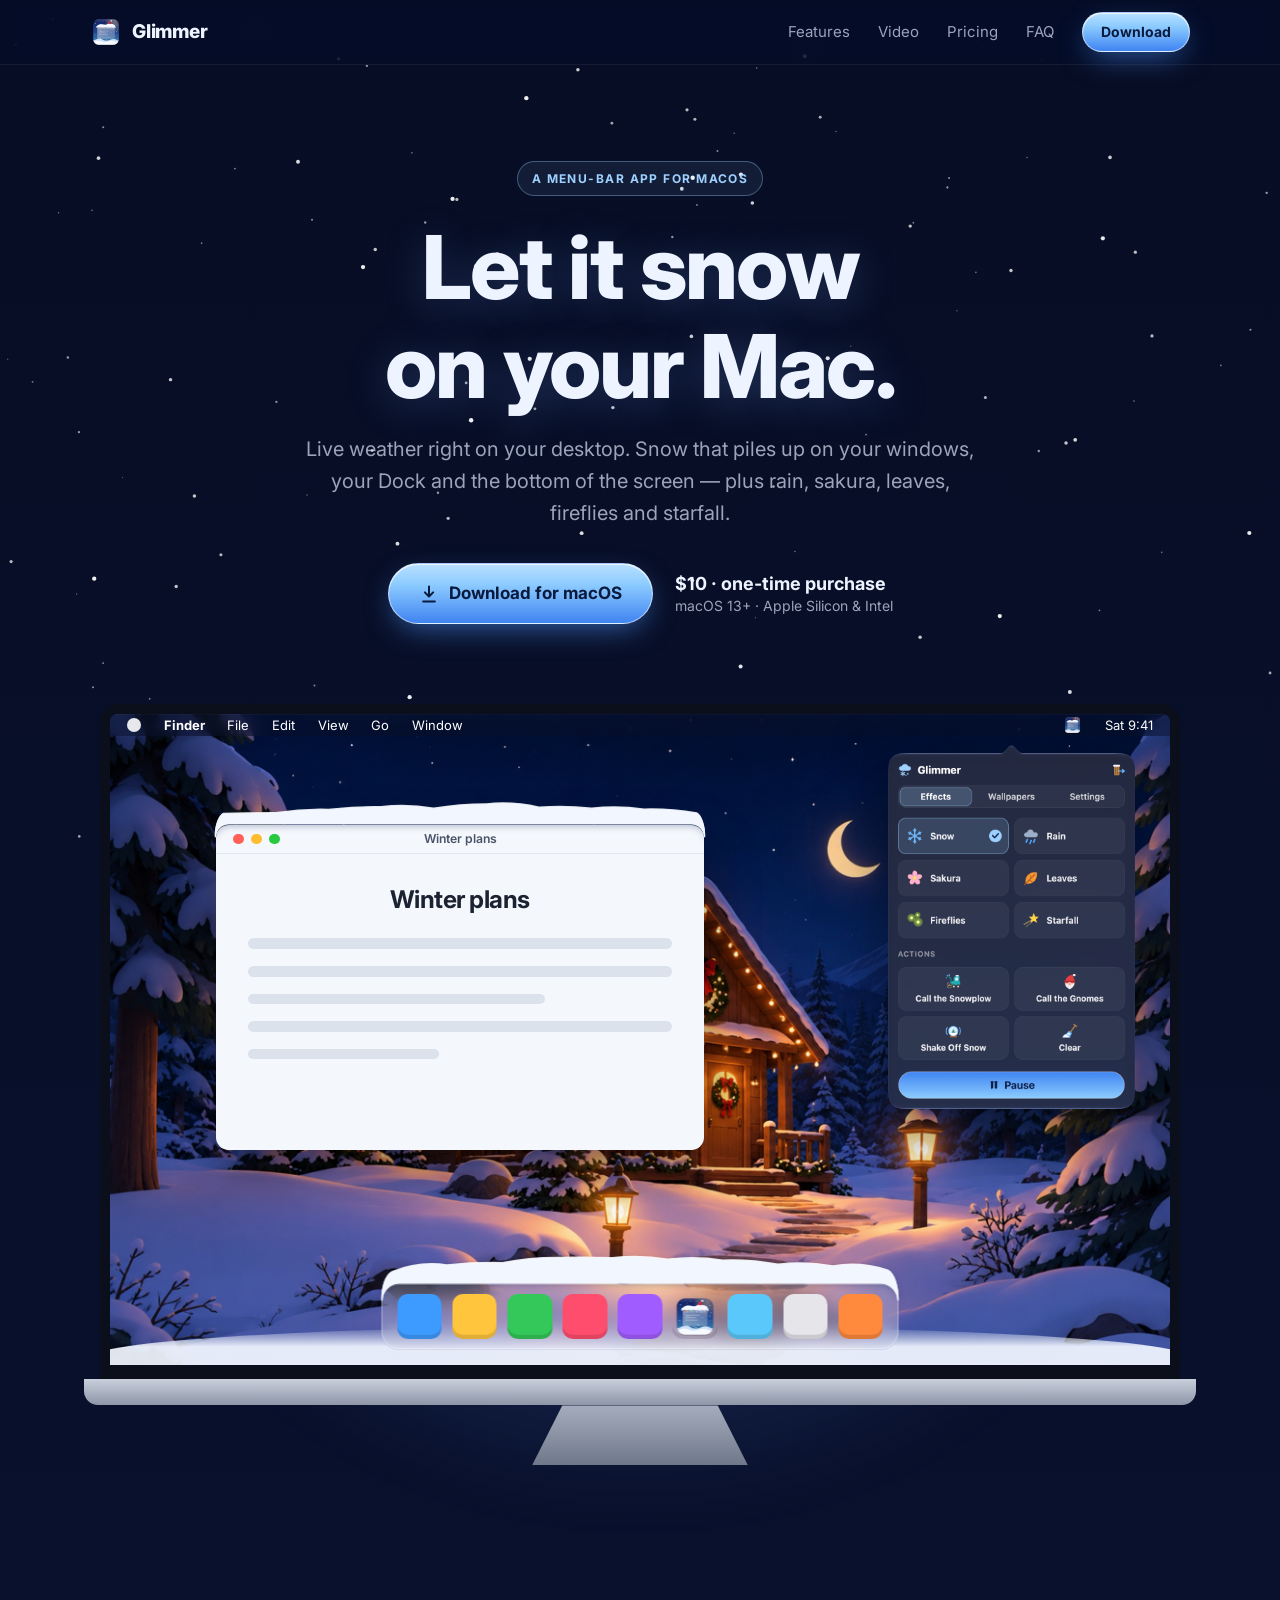
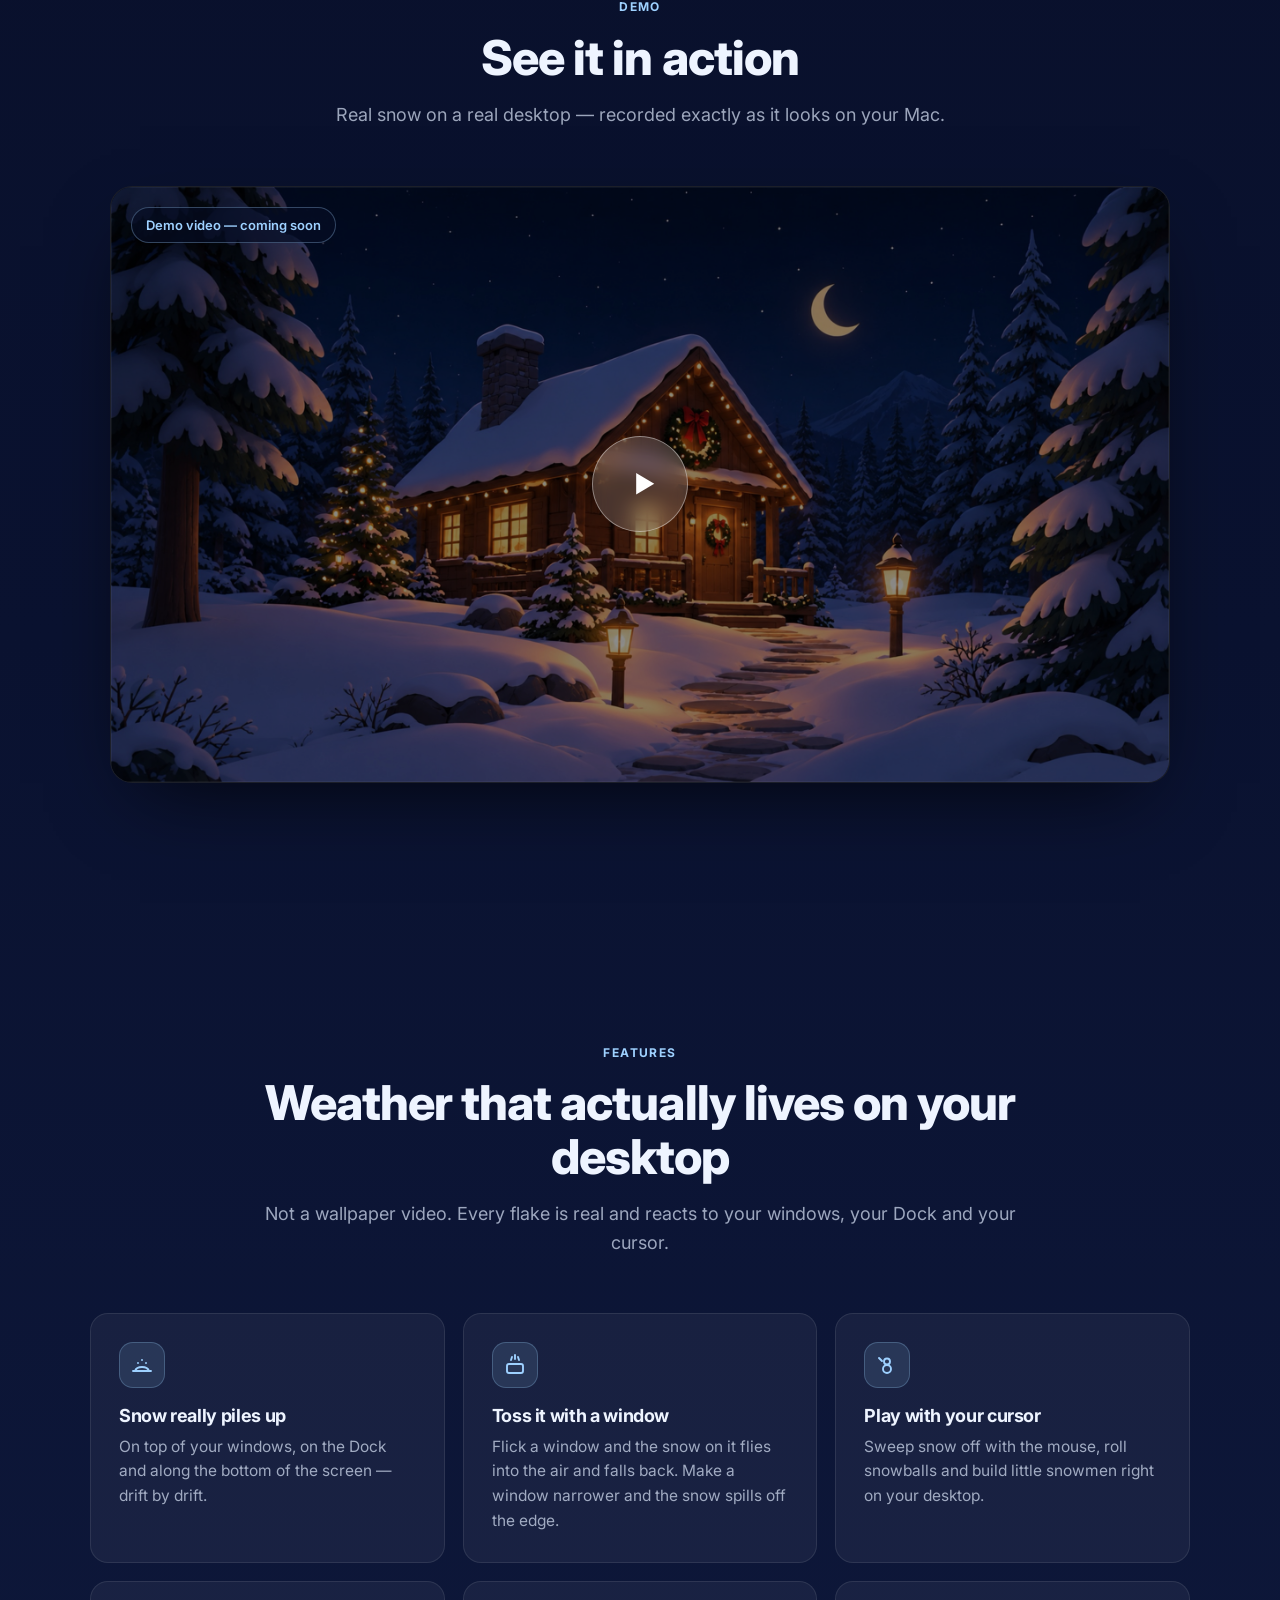
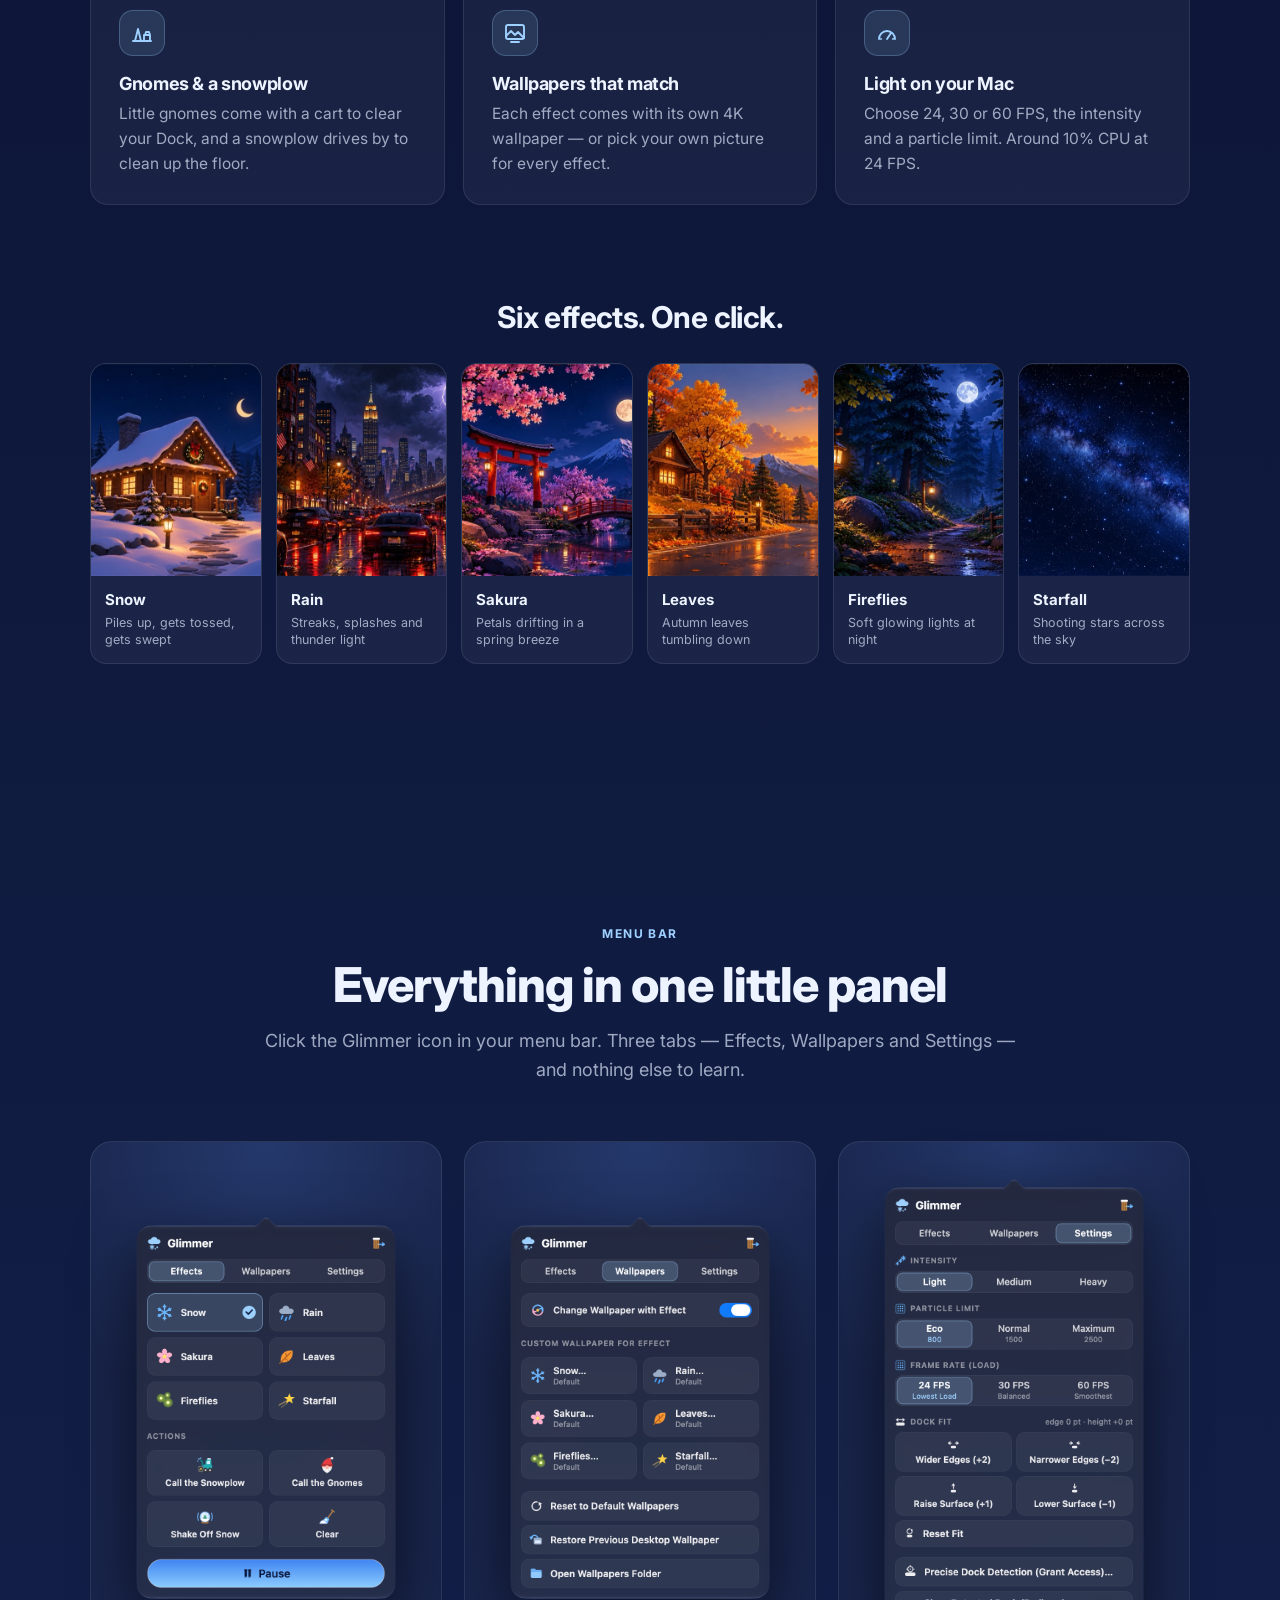
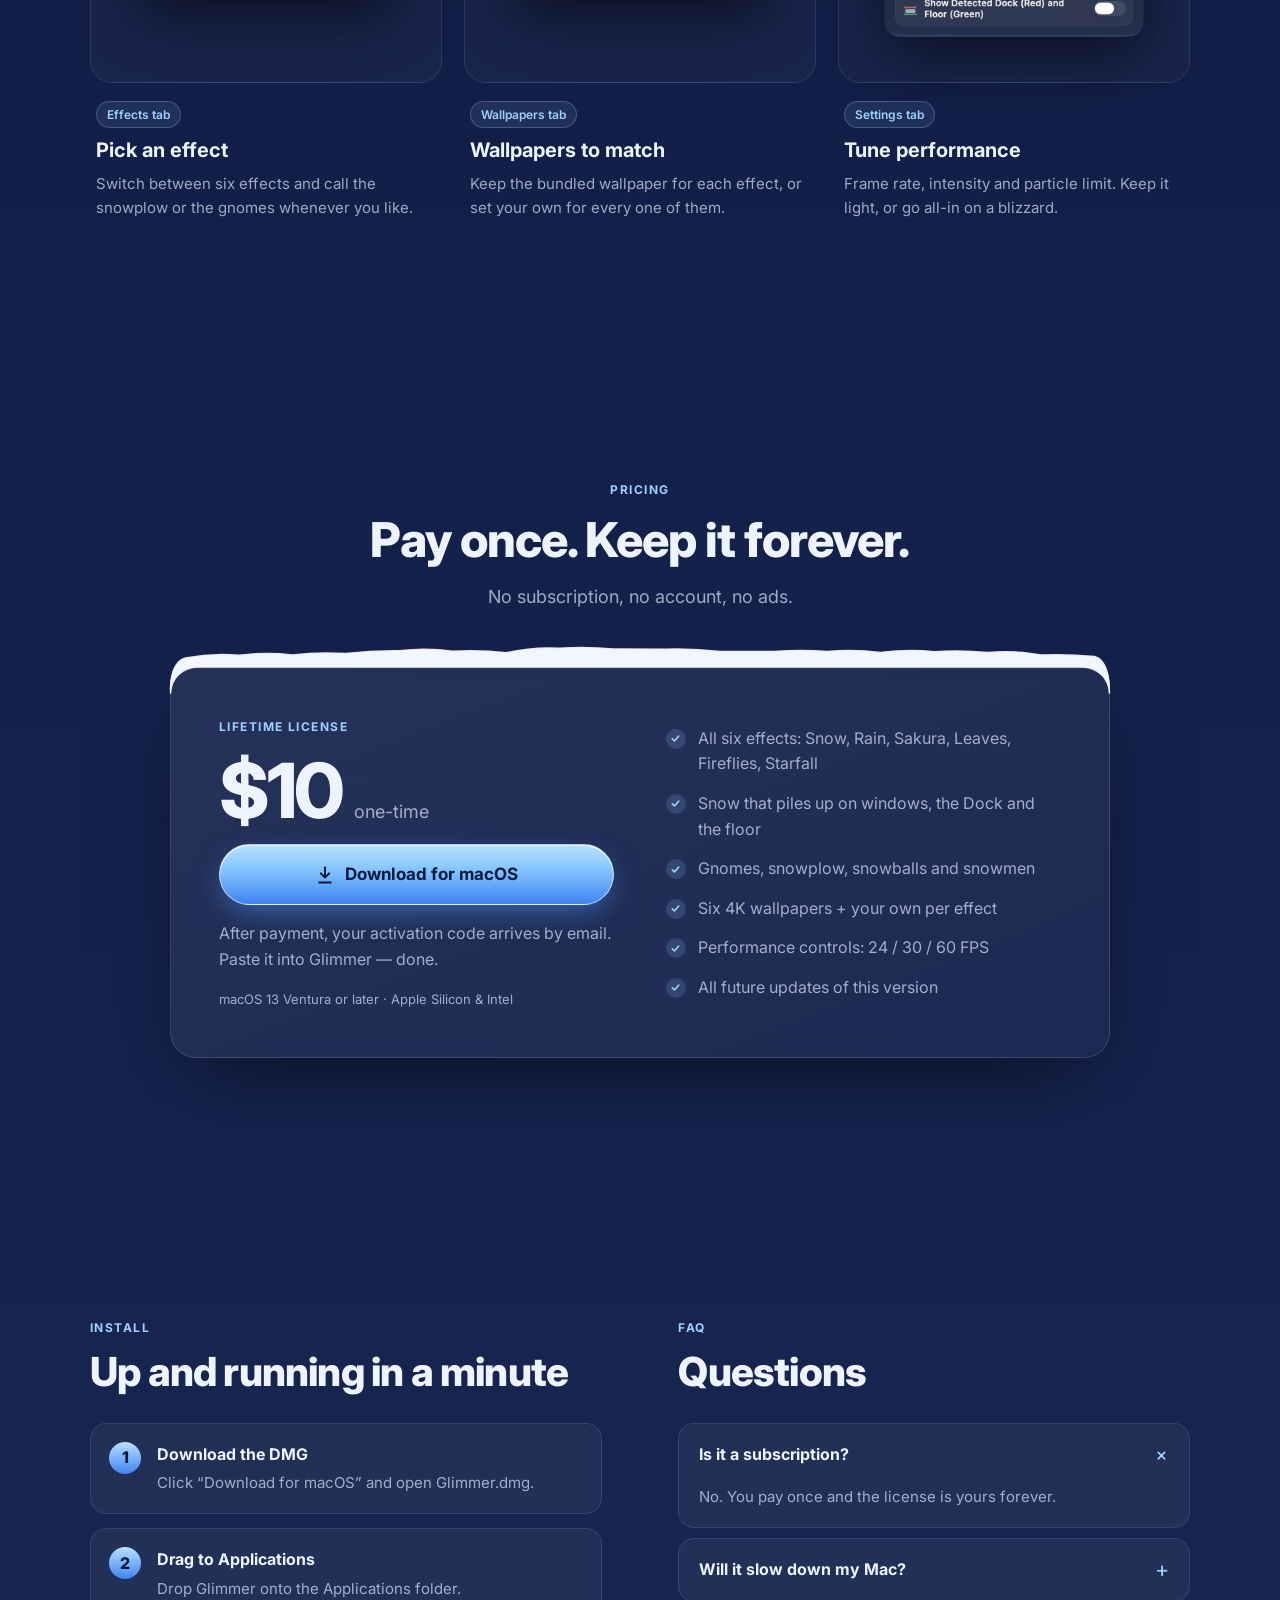
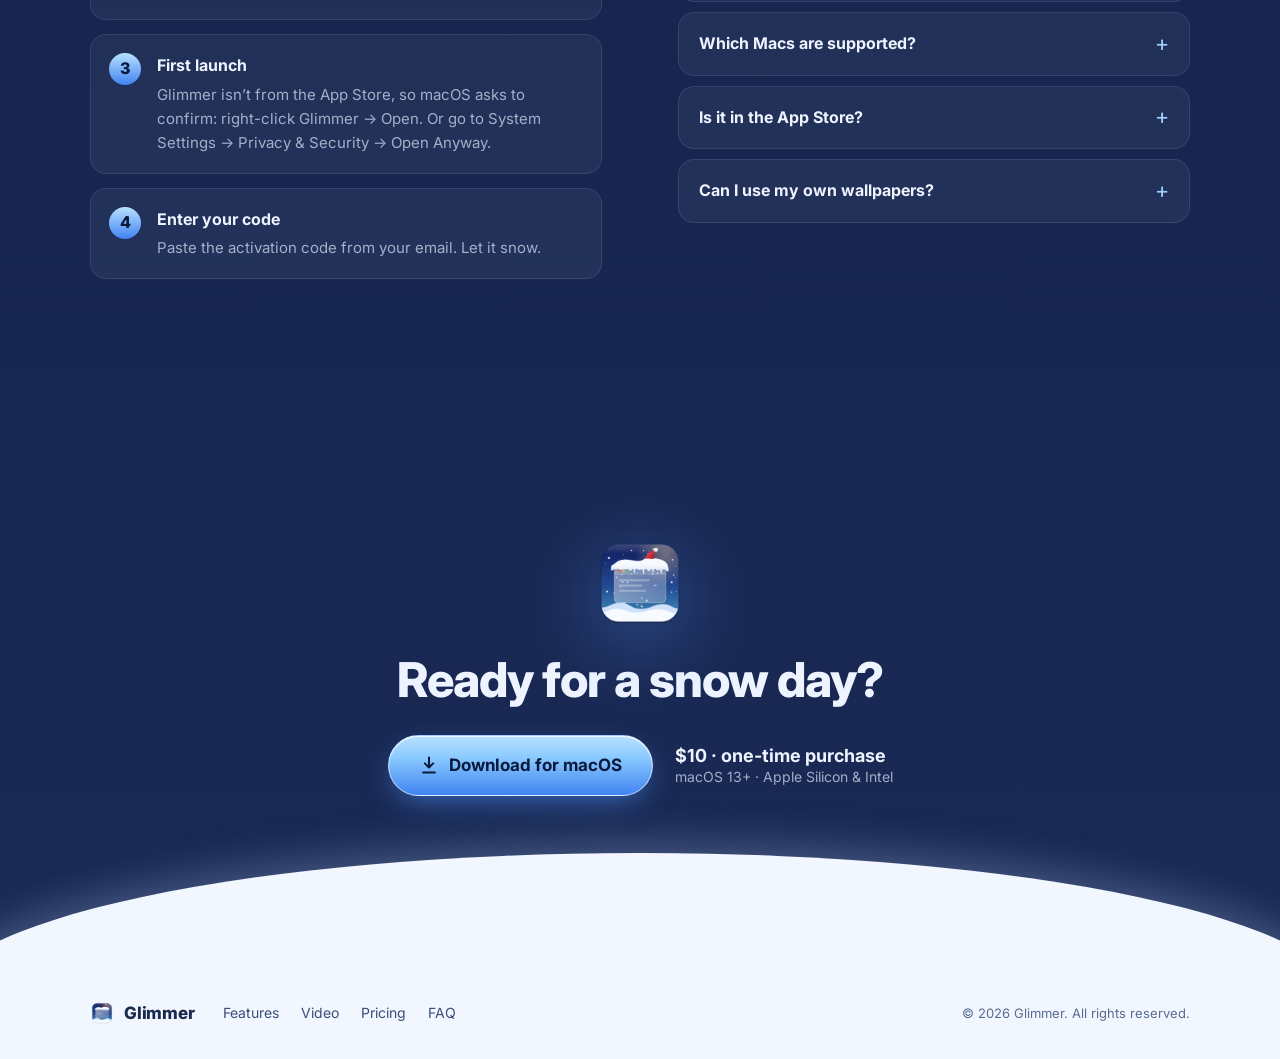
==== commit bbad0372: "Snow caps follow the rounded corners of the window, Dock and pricing card" ====
--- a/index.html
+++ b/index.html
@@ -72,8 +72,7 @@
               <span>Sat 9:41</span>
             </div>
 
-            <div class="mac__window">
-              <svg class="drift drift--window" viewBox="0 0 400 34" preserveAspectRatio="none" aria-hidden="true"><path d="M0 34 C 6 30, 10 18, 22 15 C 40 10, 52 16, 70 12 C 92 7, 110 13, 130 10 C 150 7, 168 14, 190 10 C 214 6, 232 12, 252 9 C 276 6, 292 13, 314 10 C 336 7, 356 13, 376 16 C 390 19, 395 28, 400 34 Z"/></svg>
+            <div class="mac__window" data-snowcap="1.0">
               <div class="mac__titlebar"><i></i><i></i><i></i><span>Winter plans</span></div>
               <div class="mac__doc">
                 <h3>Winter plans</h3>
@@ -84,8 +83,7 @@
             <img class="mac__panel" src="assets/img/menu-effects.png" alt="">
 
             <div class="mac__floor"></div>
-            <div class="mac__dock">
-              <svg class="drift drift--dock" viewBox="0 0 400 30" preserveAspectRatio="none" aria-hidden="true"><path d="M0 30 C 8 26, 14 15, 30 13 C 52 10, 70 15, 92 11 C 116 7, 134 13, 156 10 C 180 7, 198 12, 222 9 C 246 6, 266 12, 290 10 C 314 8, 336 13, 360 12 C 382 12, 394 22, 400 30 Z"/></svg>
+            <div class="mac__dock" data-snowcap="1.25">
               <i style="--c:#3D9BFF"></i><i style="--c:#FFC53D"></i><i style="--c:#34C759"></i><i style="--c:#FF4D6D"></i><i style="--c:#A15CFF"></i>
               <img src="assets/img/icon-512.png" alt=""><i style="--c:#5AC8FA"></i><i style="--c:#E5E5EA"></i><i style="--c:#FF8A3D"></i>
             </div>
@@ -205,8 +203,7 @@
           <h2>Pay once. Keep it forever.</h2>
           <p>No subscription, no account, no ads.</p>
         </div>
-        <div class="pricing">
-          <svg class="drift drift--card" viewBox="0 0 400 30" preserveAspectRatio="none" aria-hidden="true"><path d="M0 30 C 8 25, 16 14, 34 12 C 60 9, 80 14, 104 10 C 130 6, 150 13, 176 10 C 202 7, 222 12, 248 9 C 274 6, 294 12, 320 11 C 346 10, 370 13, 384 18 C 394 22, 397 26, 400 30 Z"/></svg>
+        <div class="pricing" data-snowcap="0.55">
           <div class="pricing__main">
             <span class="eyebrow">Lifetime license</span>
             <div class="pricing__price"><span class="price">$10</span><small>one-time</small></div>
--- a/assets/style.css
+++ b/assets/style.css
@@ -123,12 +123,10 @@
 .mac__doc p.s { width: 70%; }
 .mac__doc p.xs { width: 45%; }
 
-/* snow drifts: soft rounded ends that hang slightly past the edge — no hard "wall" */
-.drift { position: absolute; fill: var(--snow); filter: drop-shadow(0 -1px 0 rgba(255,255,255,.9)) drop-shadow(0 3px 4px rgba(20, 40, 90, .25)); pointer-events: none; }
-.drift--window { left: -2.5%; width: 105%; height: 15%; bottom: calc(100% - 4px); }
-.drift--dock { left: -3%; width: 106%; height: 55%; bottom: calc(100% - 6px); }
-.drift--card { left: -1.5%; width: 103%; height: 34px; top: -26px; }
-
+/* snow caps: drawn by main.js to the exact size of each element — the snow sits on the top edge
+   and drapes down over the rounded corners, following their curve */
+.snowcap { position: absolute; left: 0; overflow: visible; fill: var(--snow); pointer-events: none; z-index: 2;
+  filter: drop-shadow(0 -1px 0 rgba(255,255,255,.9)) drop-shadow(0 2px 3px rgba(20, 40, 90, .28)); }
 .mac__panel {
   position: absolute; right: 2.5%; top: 4.6%; width: 25%; height: auto;
   border-radius: 1.4cqw; filter: drop-shadow(0 2cqw 3cqw rgba(0, 0, 0, .5));
@@ -273,6 +271,12 @@
   .card { padding: 22px; }
 }
 
+@media (max-width: 400px) {
+  .nav__cta { display: none; }
+  .nav__toggle { margin-left: auto; }
+  .hero h1 { font-size: 38px; }
+}
+
 @media (prefers-reduced-motion: reduce) {
   html { scroll-behavior: auto; }
   .btn, .effect img { transition: none; }
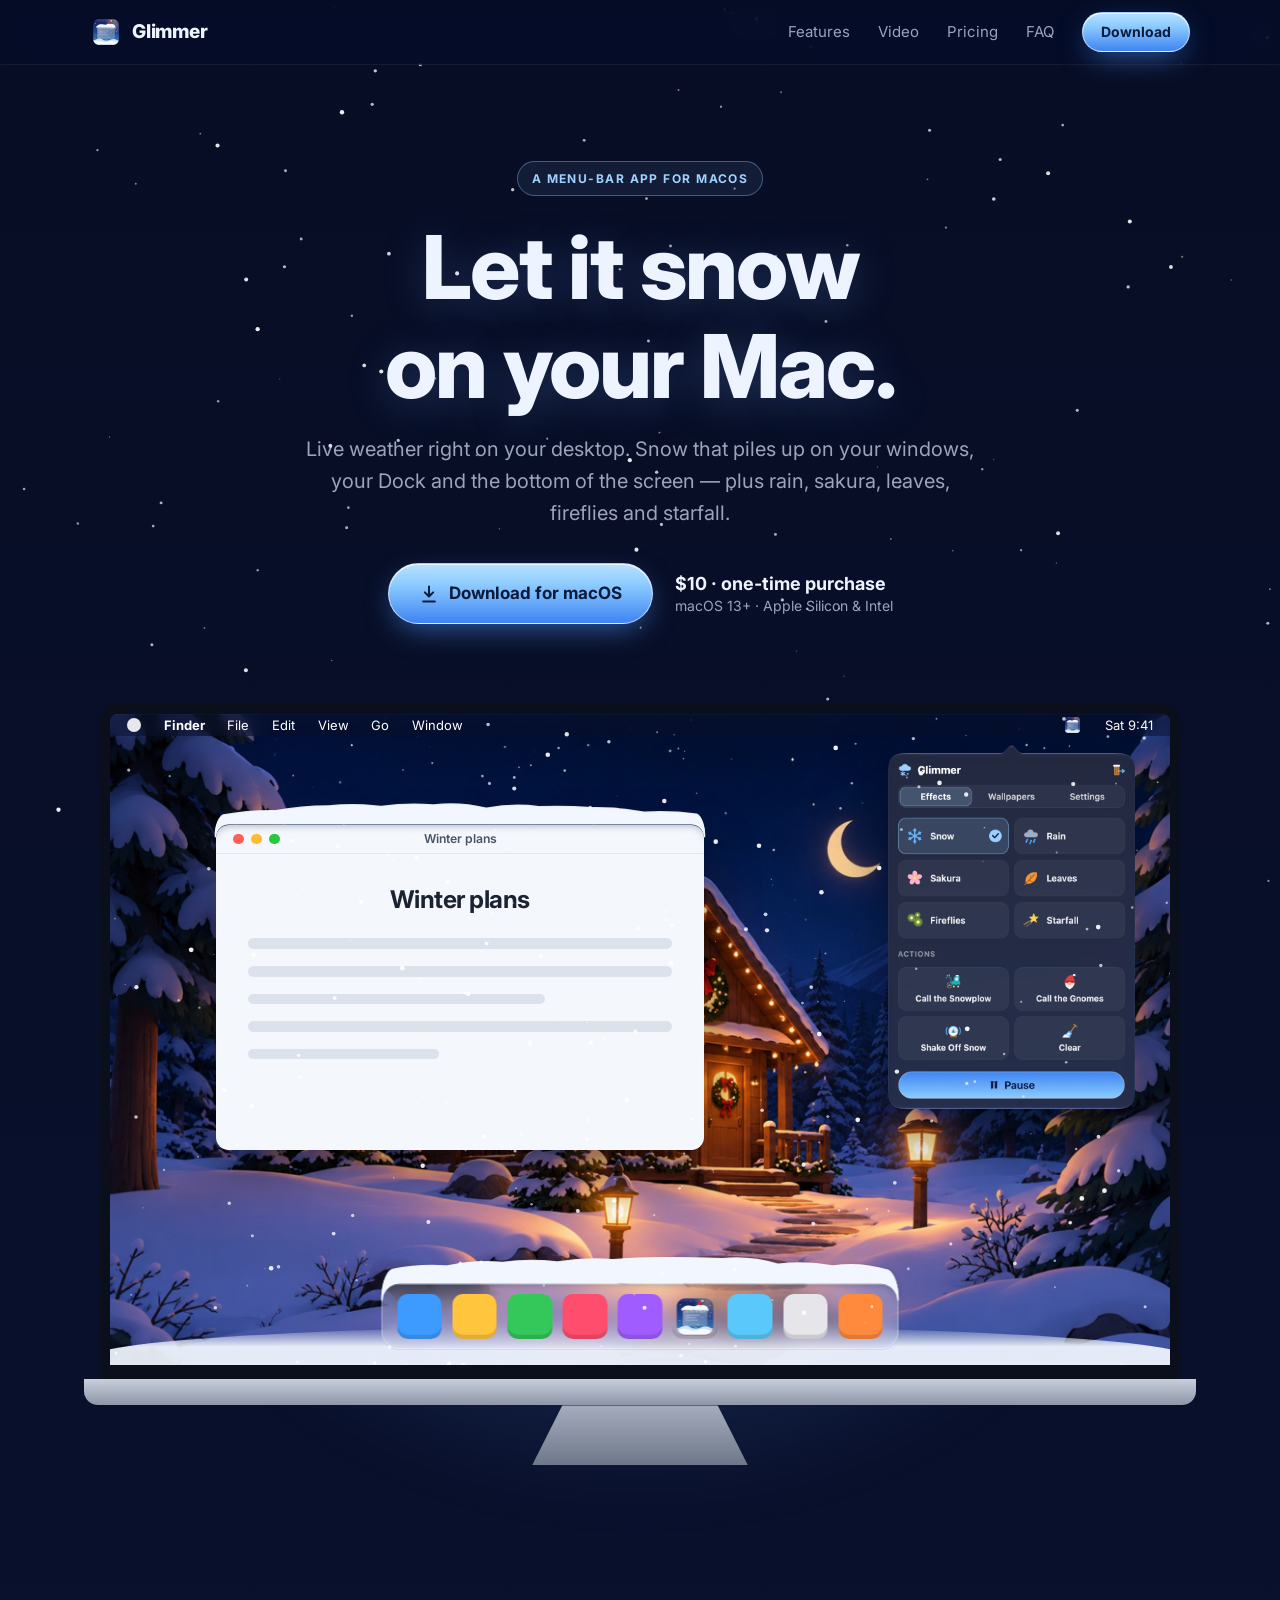
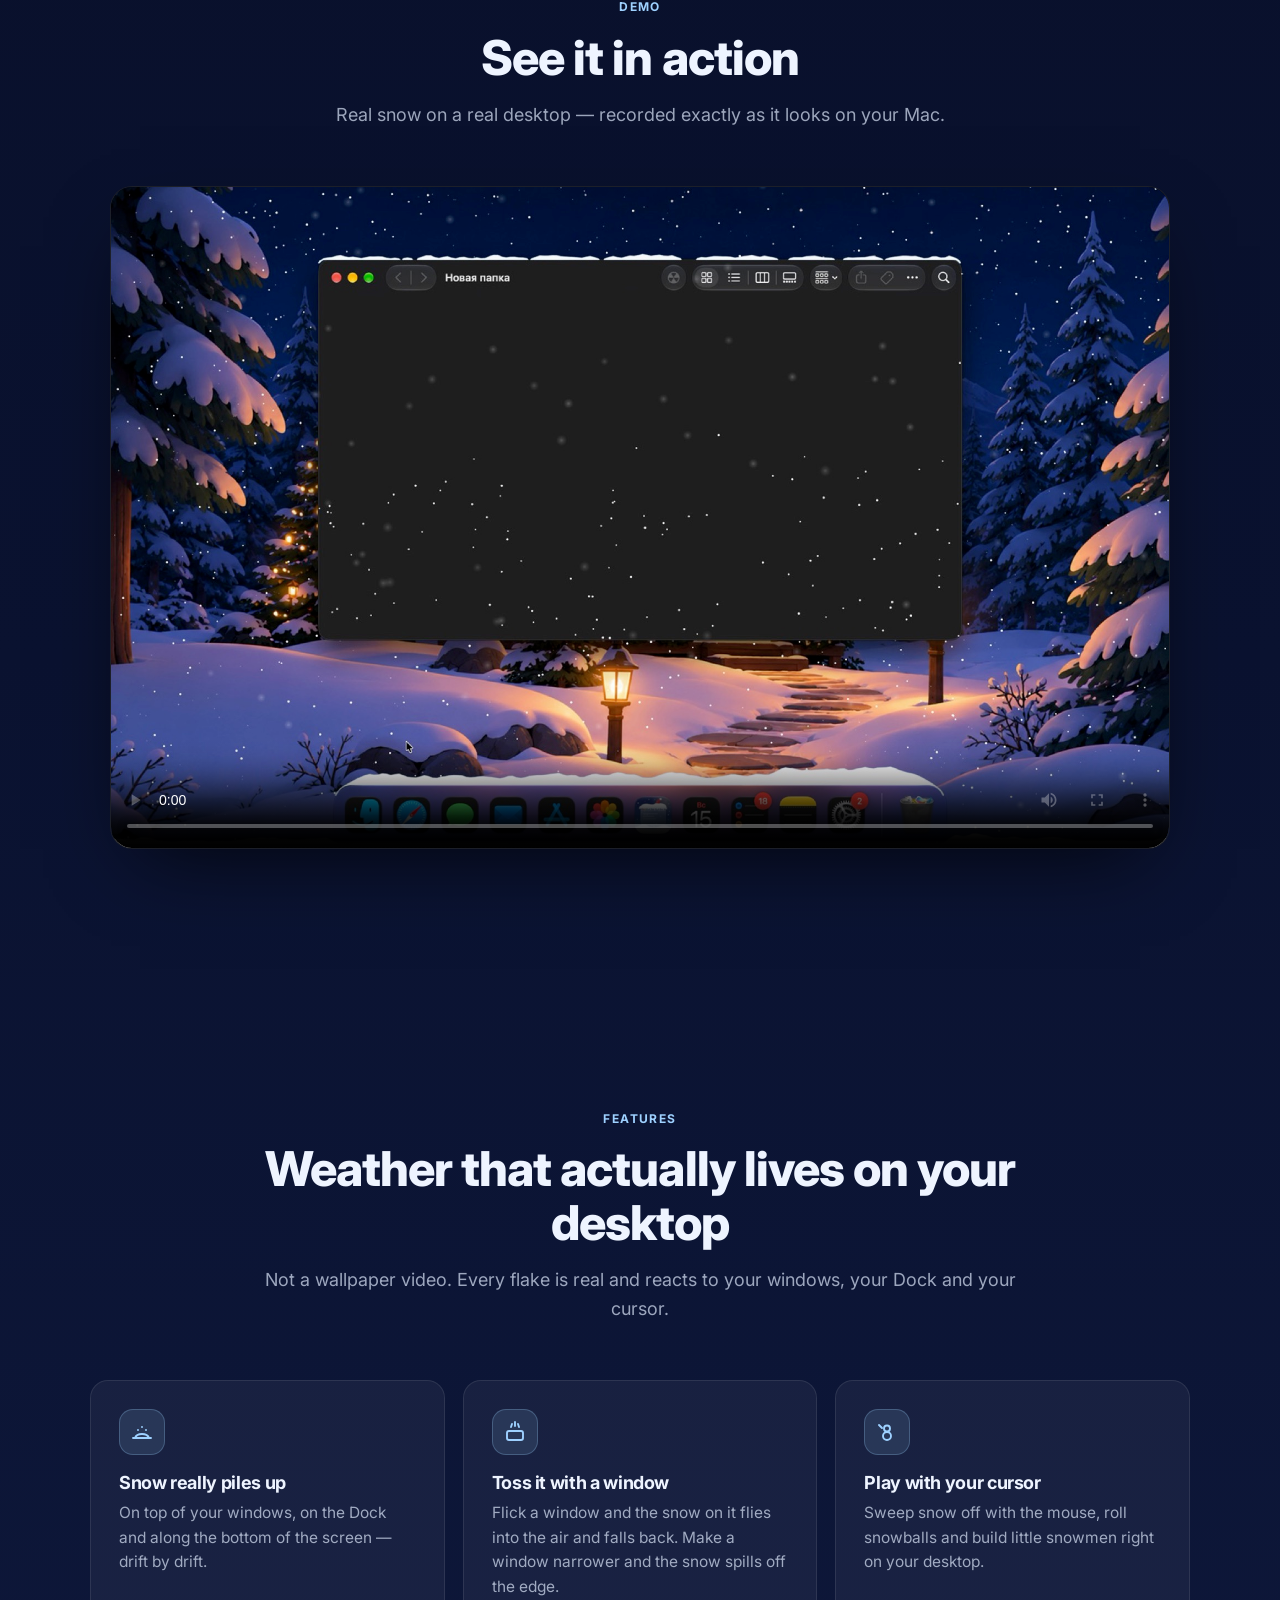
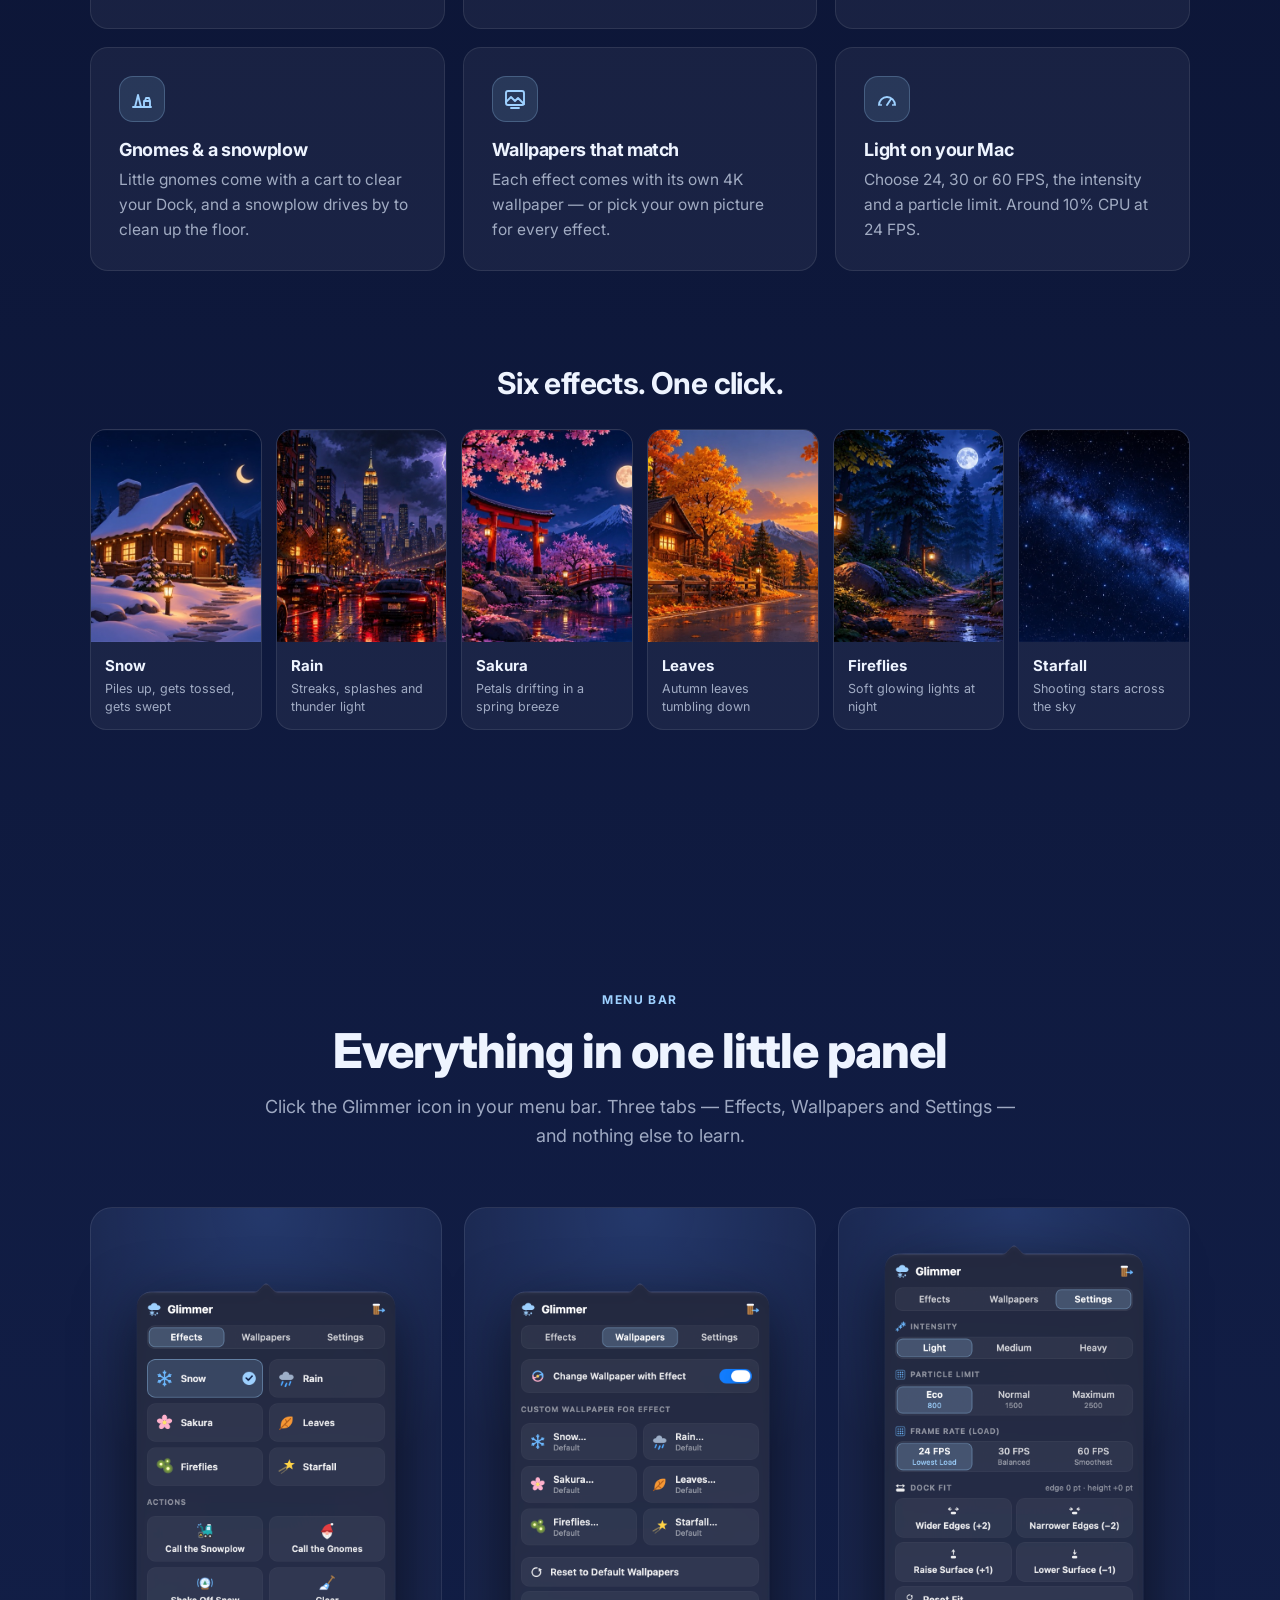
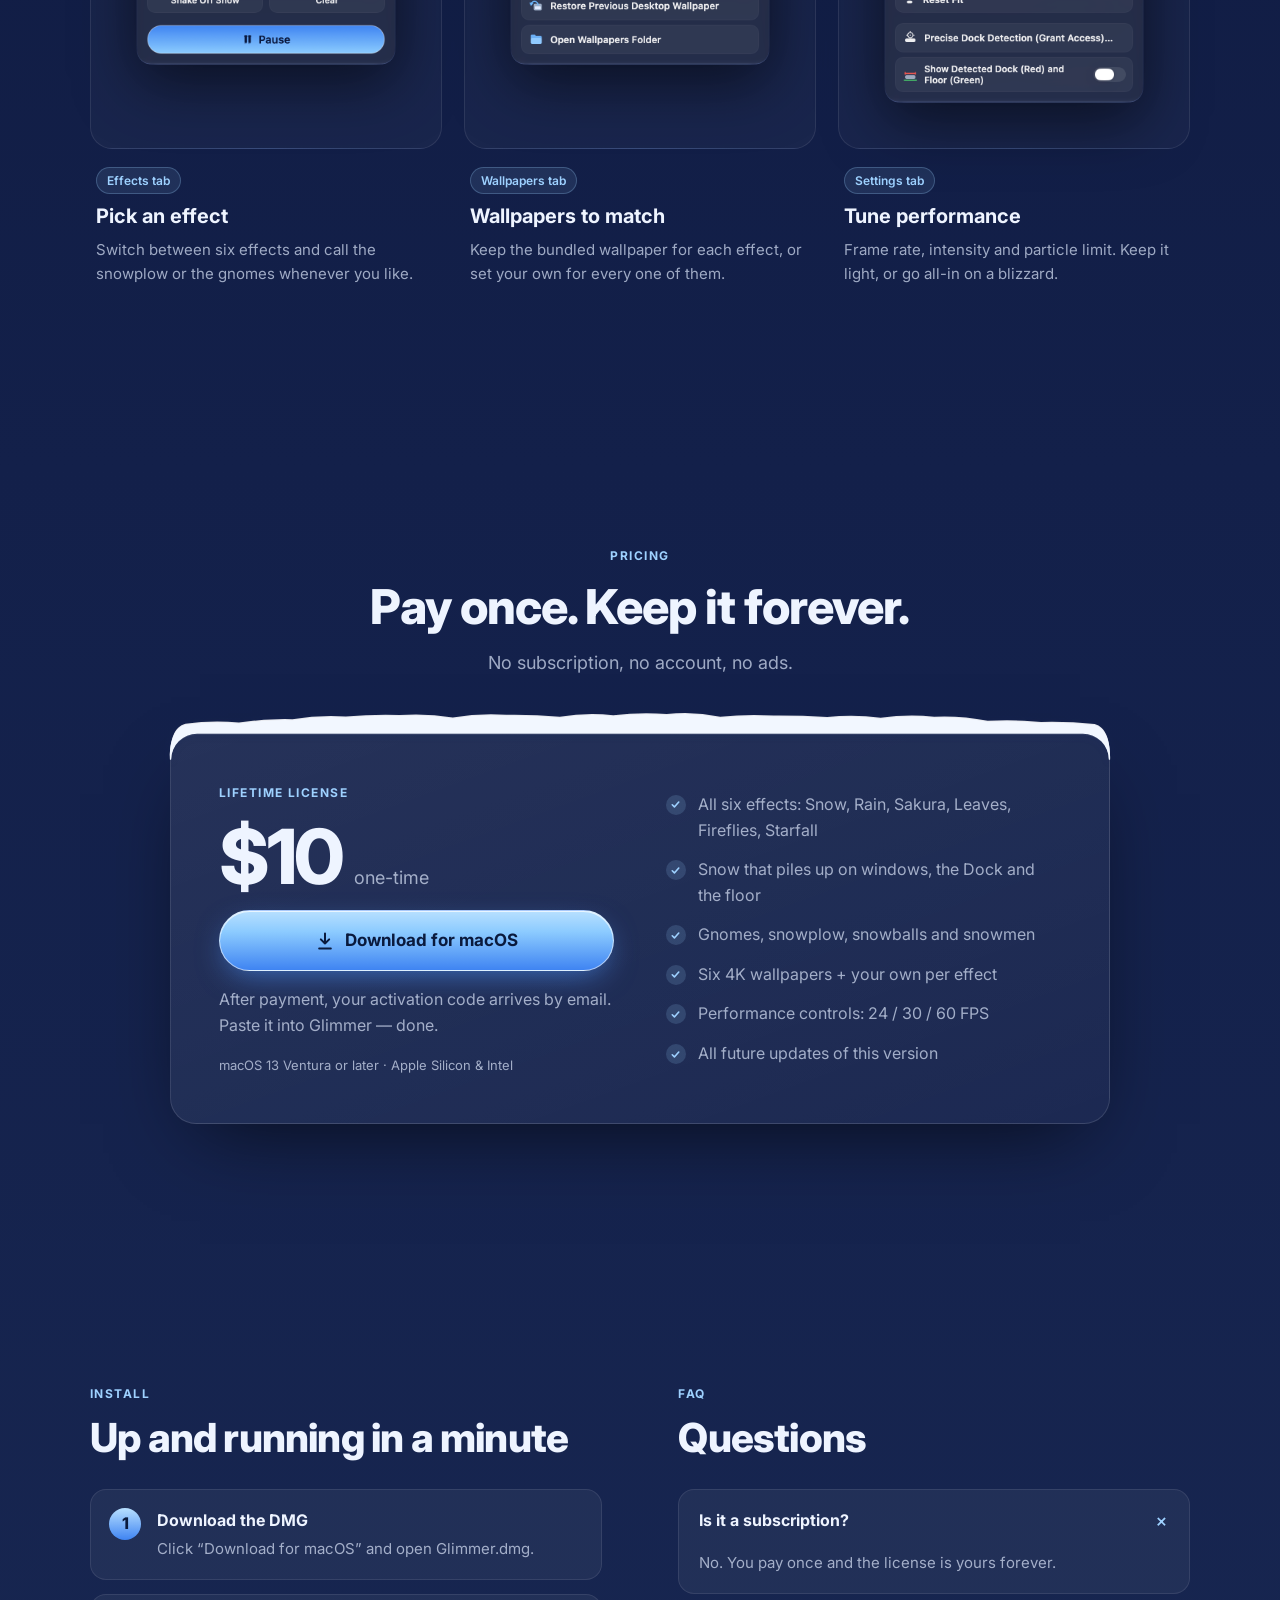
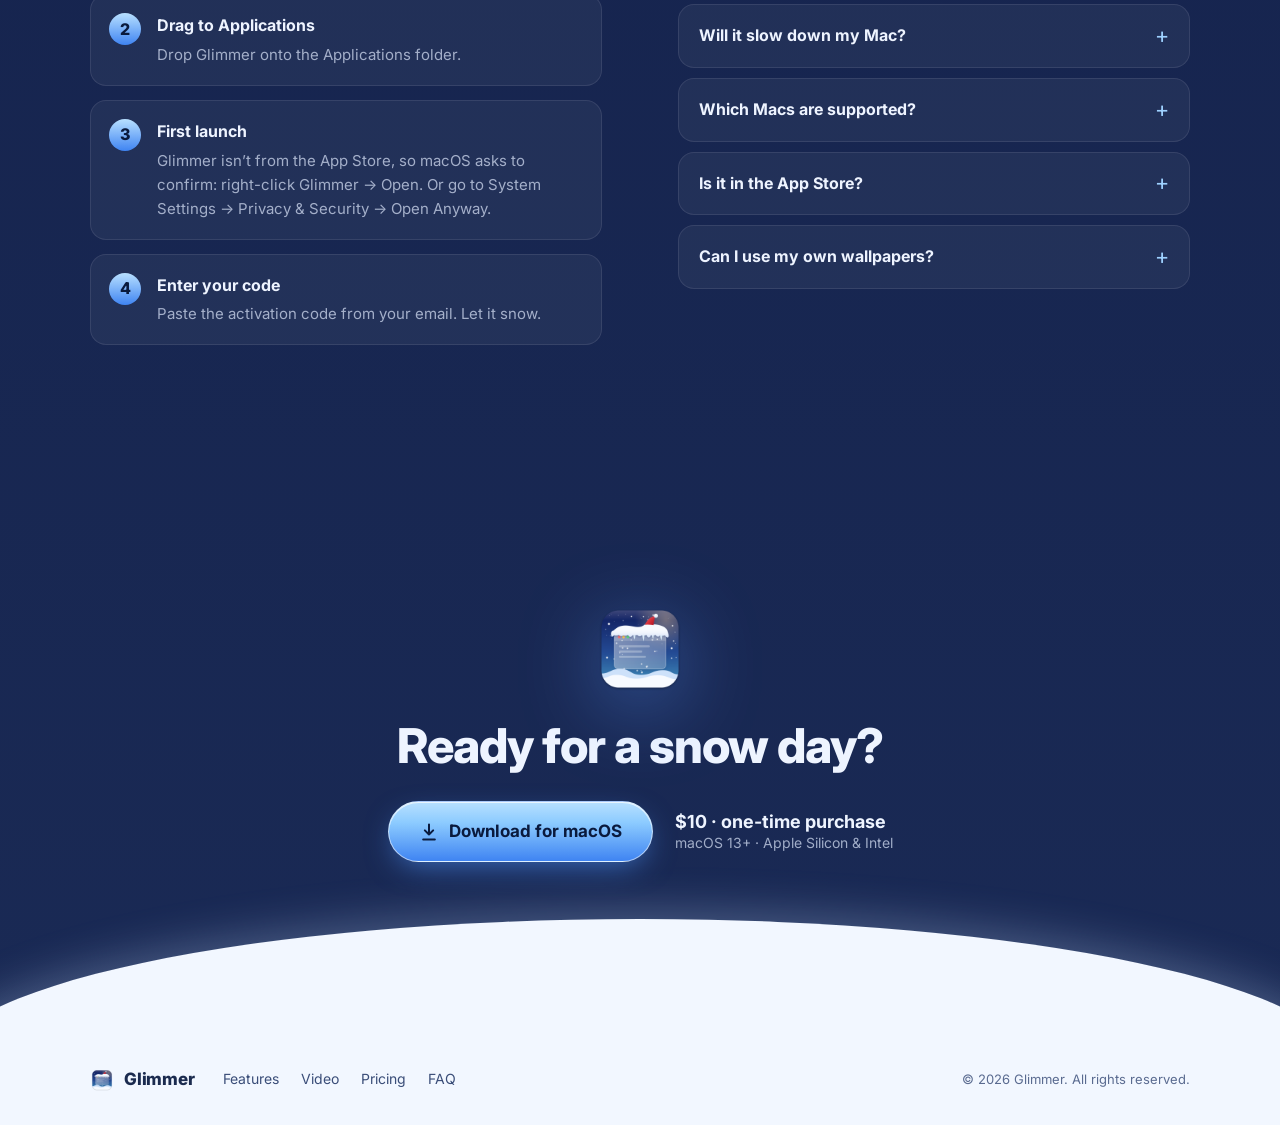
==== commit 55513943: "Add the demo video to the See it in action block" ====
--- a/index.html
+++ b/index.html
@@ -103,14 +103,11 @@
           <h2>See it in action</h2>
           <p>Real snow on a real desktop — recorded exactly as it looks on your Mac.</p>
         </div>
-        <!-- VIDEO PLACEHOLDER: replace the .video__poster block with
-             <video controls playsinline preload="metadata" poster="assets/img/wall-snow.jpg"><source src="assets/video/glimmer-demo.mp4" type="video/mp4"></video> -->
         <div class="video" id="video-player">
-          <div class="video__poster">
-            <img src="assets/img/wall-snow.jpg" alt="" loading="lazy">
-            <span class="video__tag">Demo video — coming soon</span>
-            <span class="video__play" aria-hidden="true"><svg viewBox="0 0 24 24"><path d="M8 5.5v13l11-6.5z"/></svg></span>
-          </div>
+          <video controls playsinline preload="metadata" poster="assets/img/video-poster.jpg">
+            <source src="assets/video/glimmer-demo.mp4" type="video/mp4">
+            Your browser can't play this video.
+          </video>
         </div>
       </div>
     </section>
--- a/assets/style.css
+++ b/assets/style.css
@@ -154,7 +154,8 @@
 
 /* video */
 .video { position: relative; max-width: 1060px; margin: 0 auto; border-radius: 22px; overflow: hidden; border: 1px solid var(--card-border); box-shadow: 0 30px 80px -30px rgba(0, 0, 0, .8); background: #050914; }
-.video video, .video__poster { display: block; width: 100%; aspect-ratio: 16 / 9; }
+.video video { display: block; width: 100%; aspect-ratio: 16 / 10; background: #050914; }
+.video__poster { display: block; width: 100%; aspect-ratio: 16 / 9; }
 .video__poster { position: relative; }
 .video__poster img { width: 100%; height: 100%; object-fit: cover; filter: brightness(.55) saturate(.9); }
 .video__tag { position: absolute; left: 20px; top: 20px; padding: 7px 14px; font-size: 13px; font-weight: 600; border-radius: 999px; background: rgba(7, 13, 36, .7); border: 1px solid rgba(158, 209, 255, .3); color: var(--ice); }
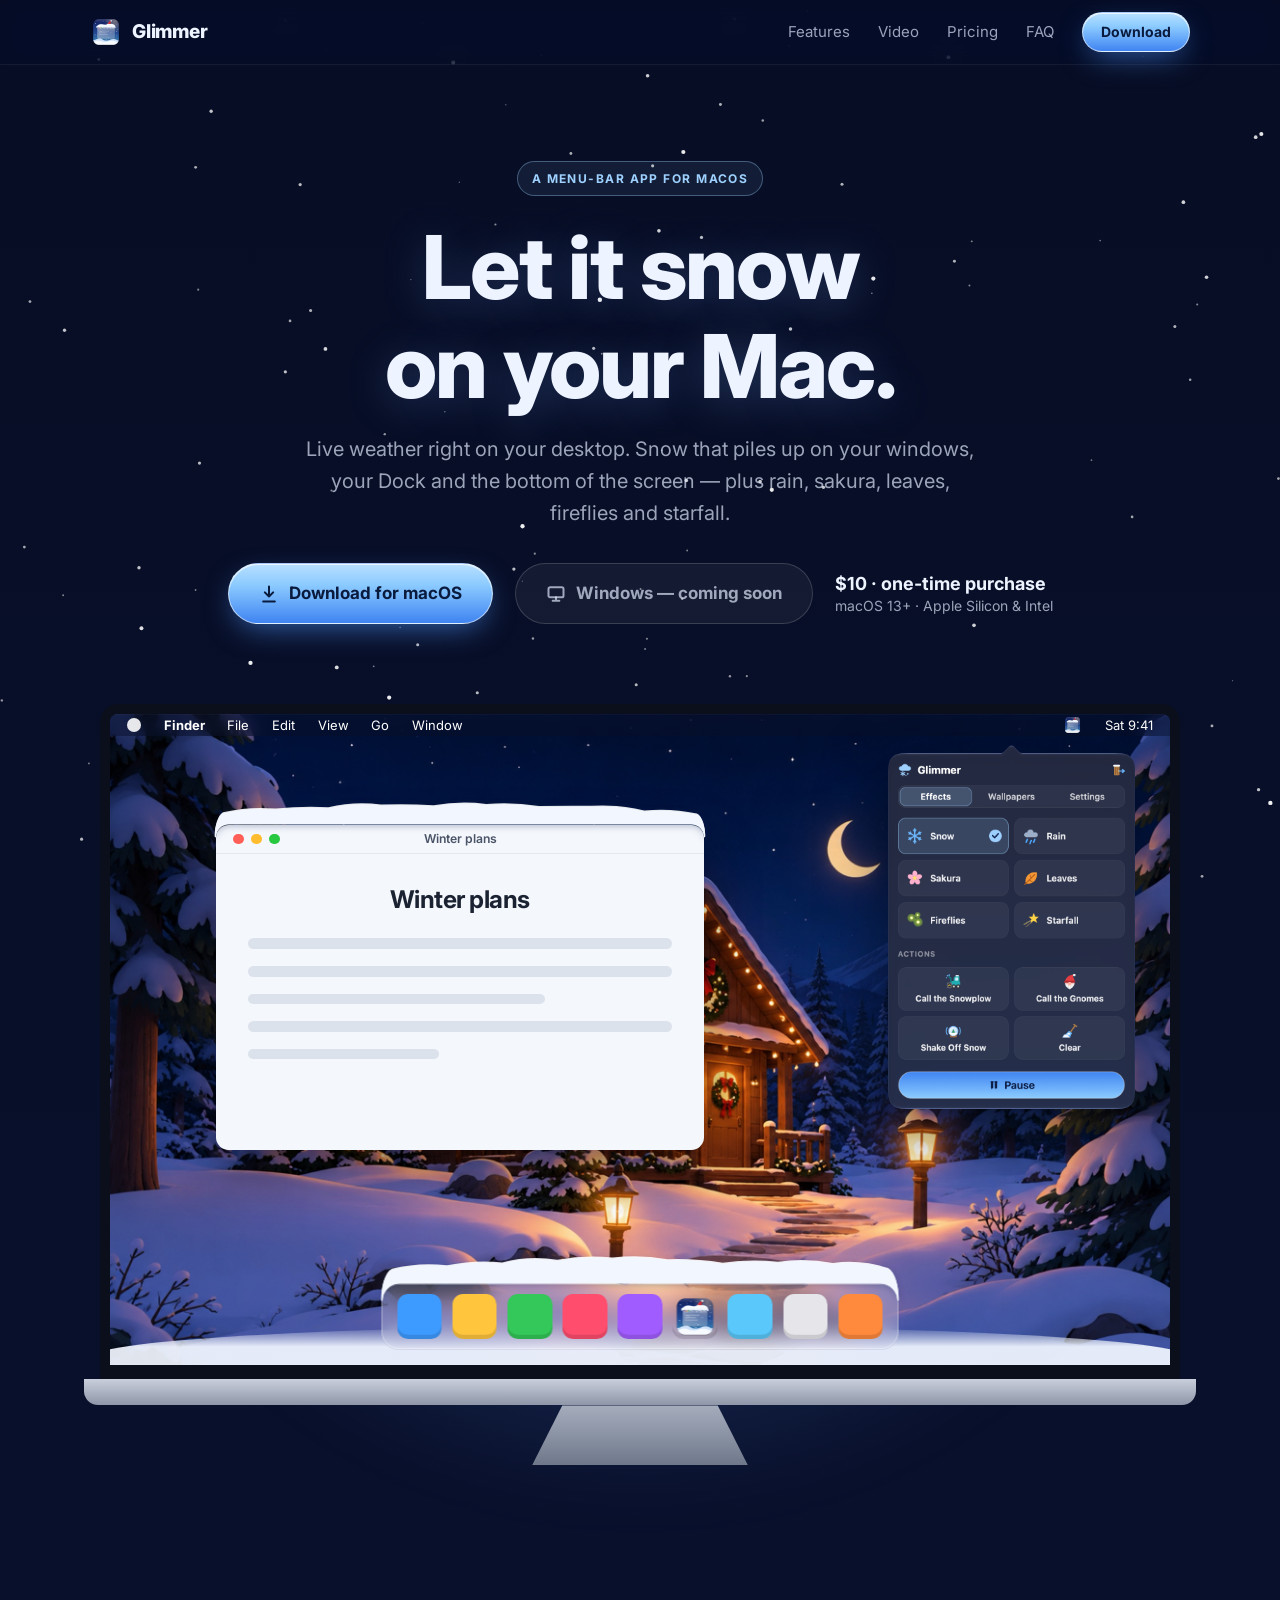
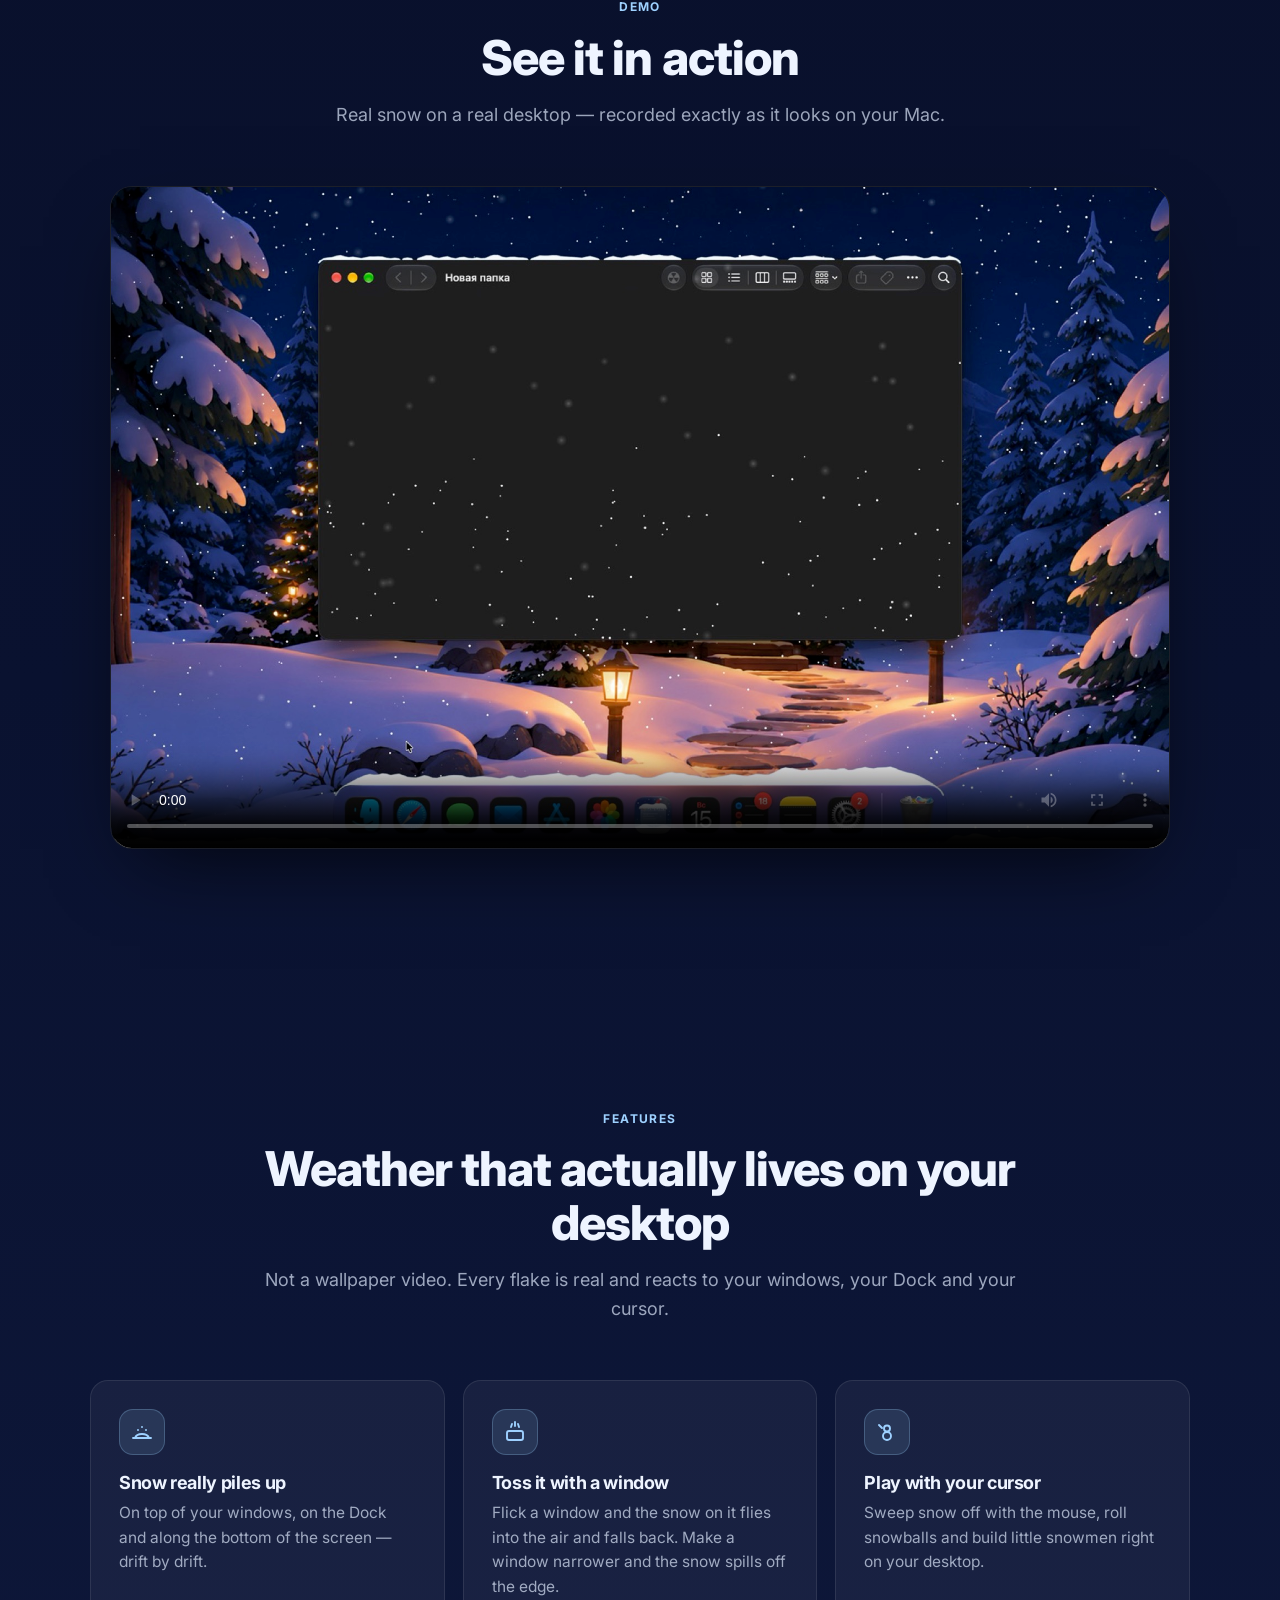
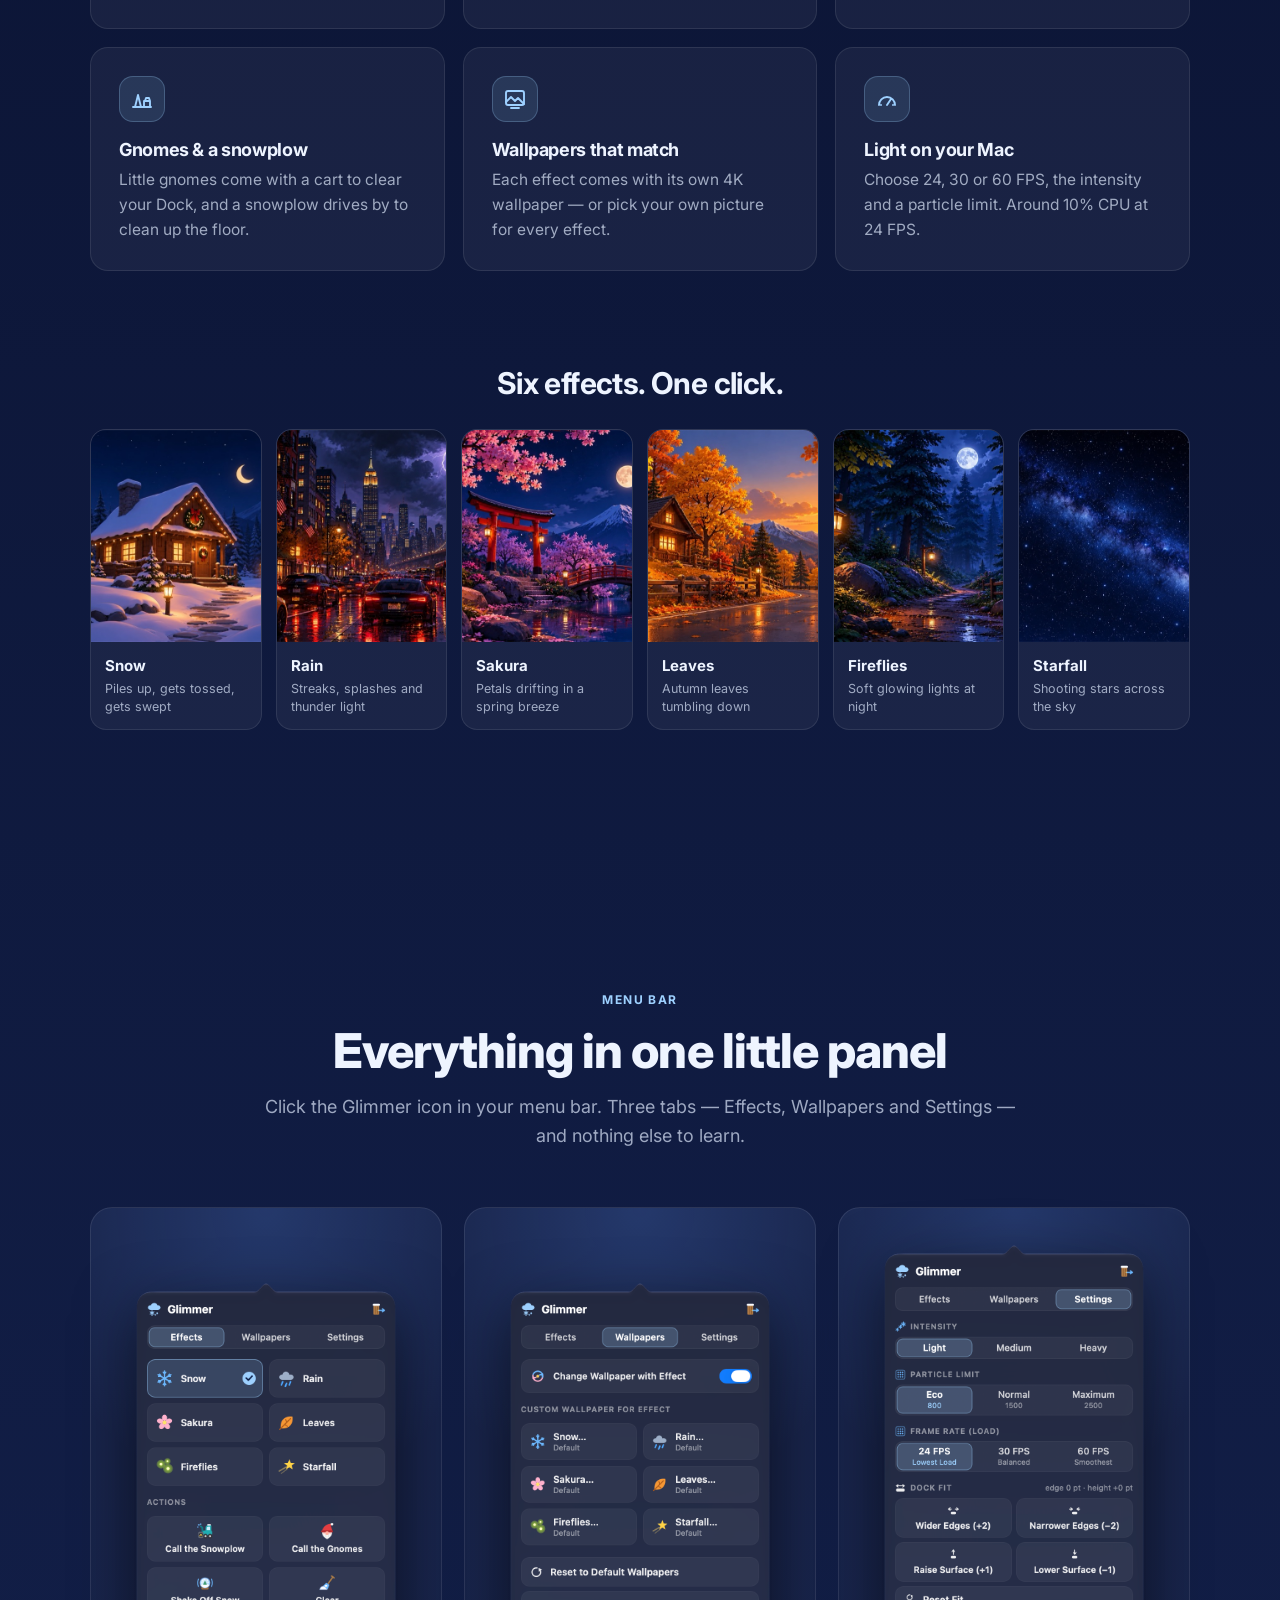
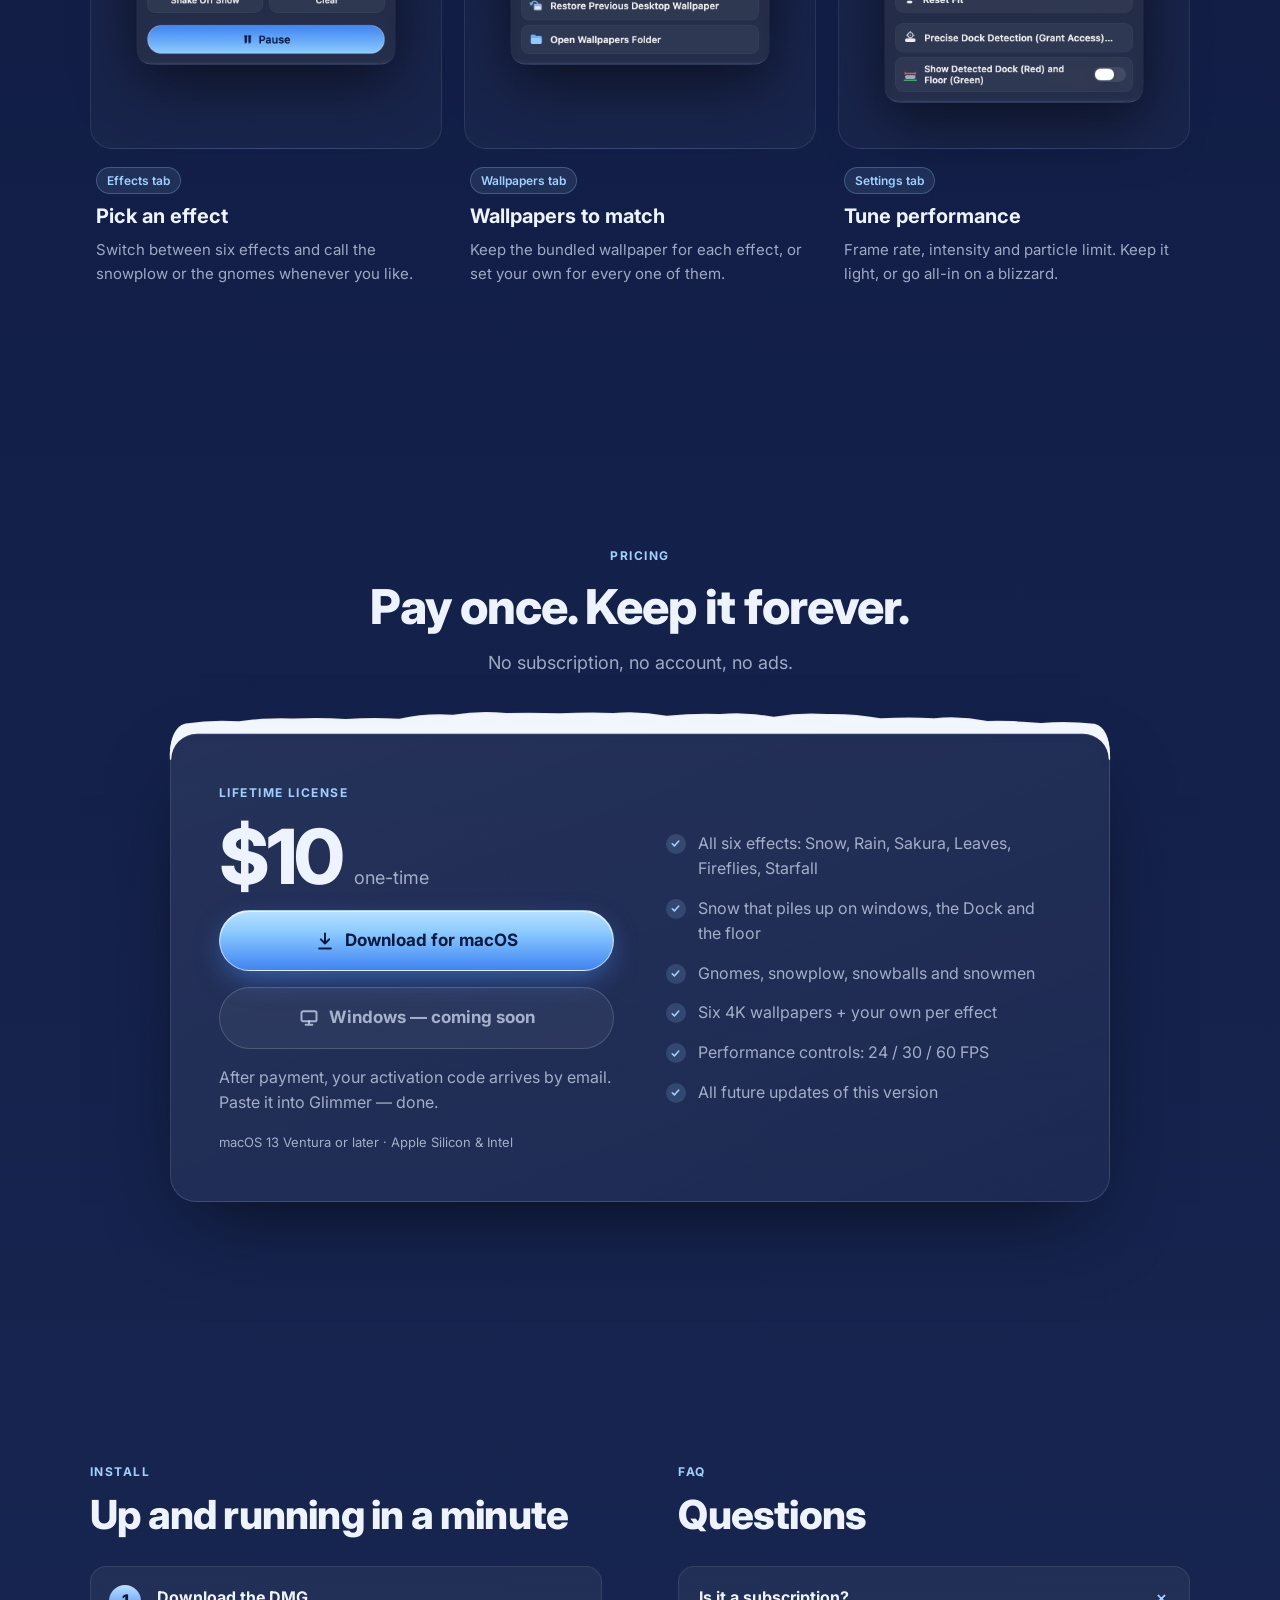
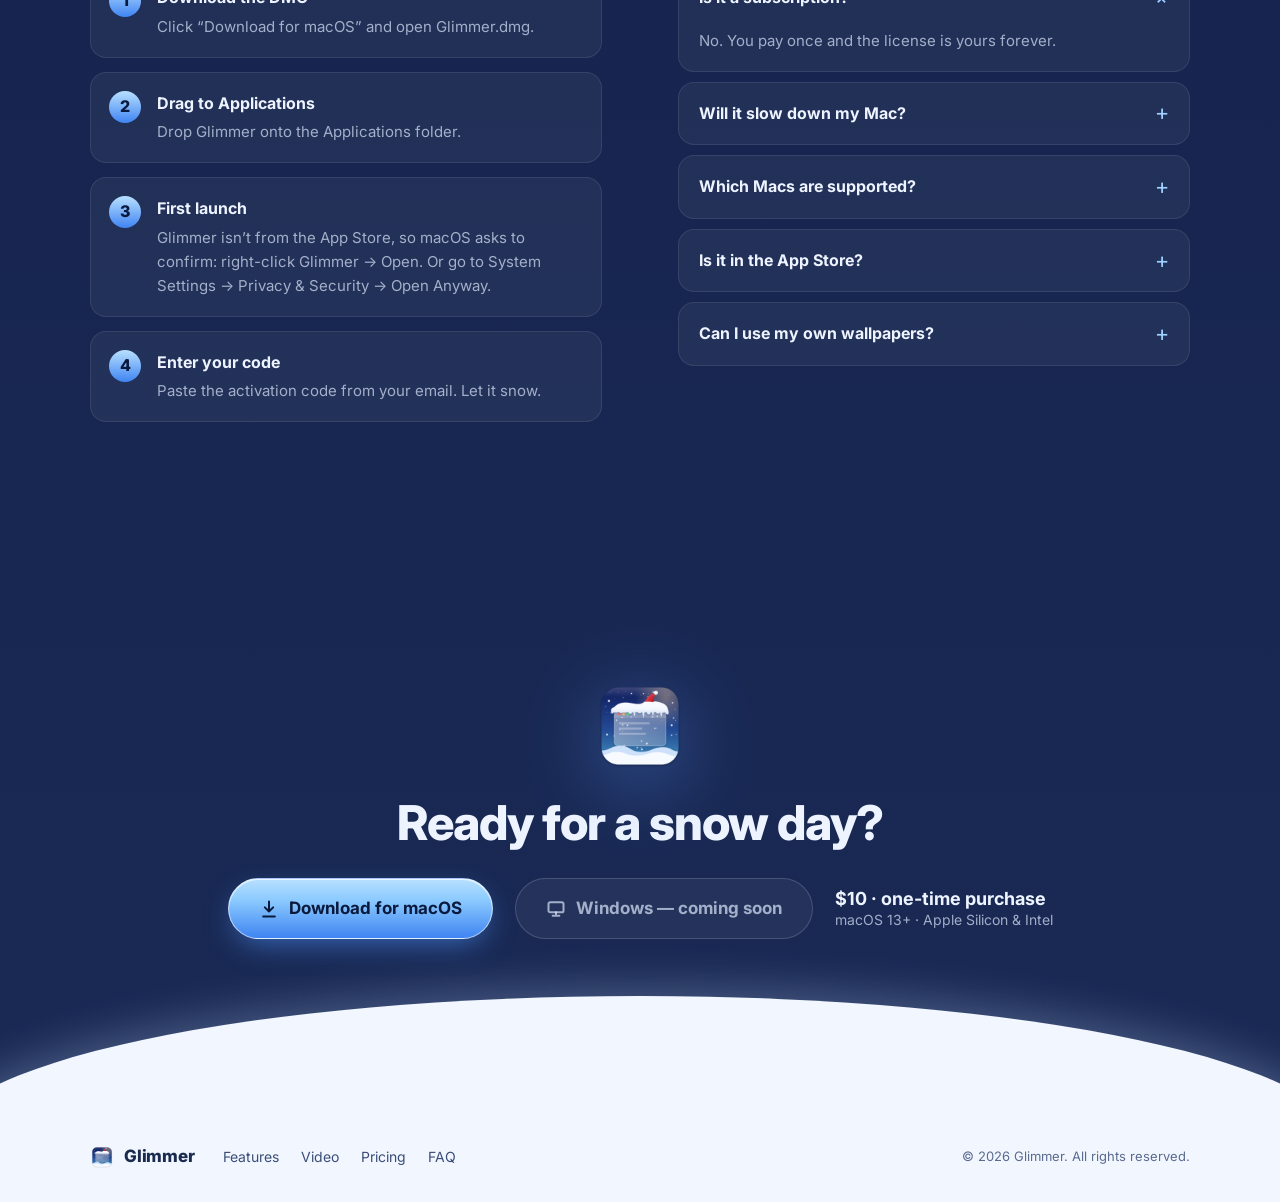
==== commit 082f8de6: "Add Windows coming soon buttons, block saving images and video, local-only download for testing" ====
--- a/index.html
+++ b/index.html
@@ -53,6 +53,10 @@
             <svg viewBox="0 0 24 24" aria-hidden="true"><path d="M12 3v12m0 0-5-5m5 5 5-5M5 21h14" /></svg>
             Download for macOS
           </a>
+          <span class="btn btn--ghost btn--lg btn--soon" role="button" aria-disabled="true" title="Windows version is coming later">
+            <svg viewBox="0 0 24 24" aria-hidden="true"><rect x="3" y="4" width="18" height="12" rx="2"/><path d="M8 20h8M12 16v4"/></svg>
+            Windows — coming soon
+          </span>
           <div class="price-note">
             <strong><span class="price">$10</span> · one-time purchase</strong>
             <span>macOS 13+ · Apple Silicon &amp; Intel</span>
@@ -104,7 +108,7 @@
           <p>Real snow on a real desktop — recorded exactly as it looks on your Mac.</p>
         </div>
         <div class="video" id="video-player">
-          <video controls playsinline preload="metadata" poster="assets/img/video-poster.jpg">
+          <video controls playsinline preload="metadata" poster="assets/img/video-poster.jpg" controlslist="nodownload noremoteplayback" disablepictureinpicture oncontextmenu="return false;">
             <source src="assets/video/glimmer-demo.mp4" type="video/mp4">
             Your browser can't play this video.
           </video>
@@ -208,6 +212,10 @@
               <svg viewBox="0 0 24 24" aria-hidden="true"><path d="M12 3v12m0 0-5-5m5 5 5-5M5 21h14" /></svg>
               Download for macOS
             </a>
+            <span class="btn btn--ghost btn--lg btn--block btn--soon" role="button" aria-disabled="true" title="Windows version is coming later">
+              <svg viewBox="0 0 24 24" aria-hidden="true"><rect x="3" y="4" width="18" height="12" rx="2"/><path d="M8 20h8M12 16v4"/></svg>
+              Windows — coming soon
+            </span>
             <p class="muted">After payment, your activation code arrives by email. Paste it into Glimmer — done.</p>
             <p class="muted small">macOS 13 Ventura or later · Apple Silicon &amp; Intel</p>
           </div>
@@ -260,6 +268,10 @@
             <svg viewBox="0 0 24 24" aria-hidden="true"><path d="M12 3v12m0 0-5-5m5 5 5-5M5 21h14" /></svg>
             Download for macOS
           </a>
+          <span class="btn btn--ghost btn--lg btn--soon" role="button" aria-disabled="true" title="Windows version is coming later">
+            <svg viewBox="0 0 24 24" aria-hidden="true"><rect x="3" y="4" width="18" height="12" rx="2"/><path d="M8 20h8M12 16v4"/></svg>
+            Windows — coming soon
+          </span>
           <div class="price-note"><strong><span class="price">$10</span> · one-time purchase</strong><span>macOS 13+ · Apple Silicon &amp; Intel</span></div>
         </div>
       </div>
--- a/assets/style.css
+++ b/assets/style.css
@@ -60,6 +60,10 @@
 .btn--sm { padding: 8px 18px; font-size: 14px; }
 .btn--lg { padding: 16px 30px; font-size: 17px; }
 .btn--block { width: 100%; }
+.btn--ghost { color: var(--muted); background: rgba(255,255,255,.05); border-color: rgba(255,255,255,.16); }
+.btn--soon { cursor: default; user-select: none; }
+/* картинки и видео нельзя перетащить, выделить или сохранить через меню */
+img, video { -webkit-user-drag: none; user-select: none; -webkit-touch-callout: none; }
 
 .badge, .eyebrow {
   display: inline-block; font-size: 12px; font-weight: 700; letter-spacing: .12em; text-transform: uppercase; color: var(--ice);
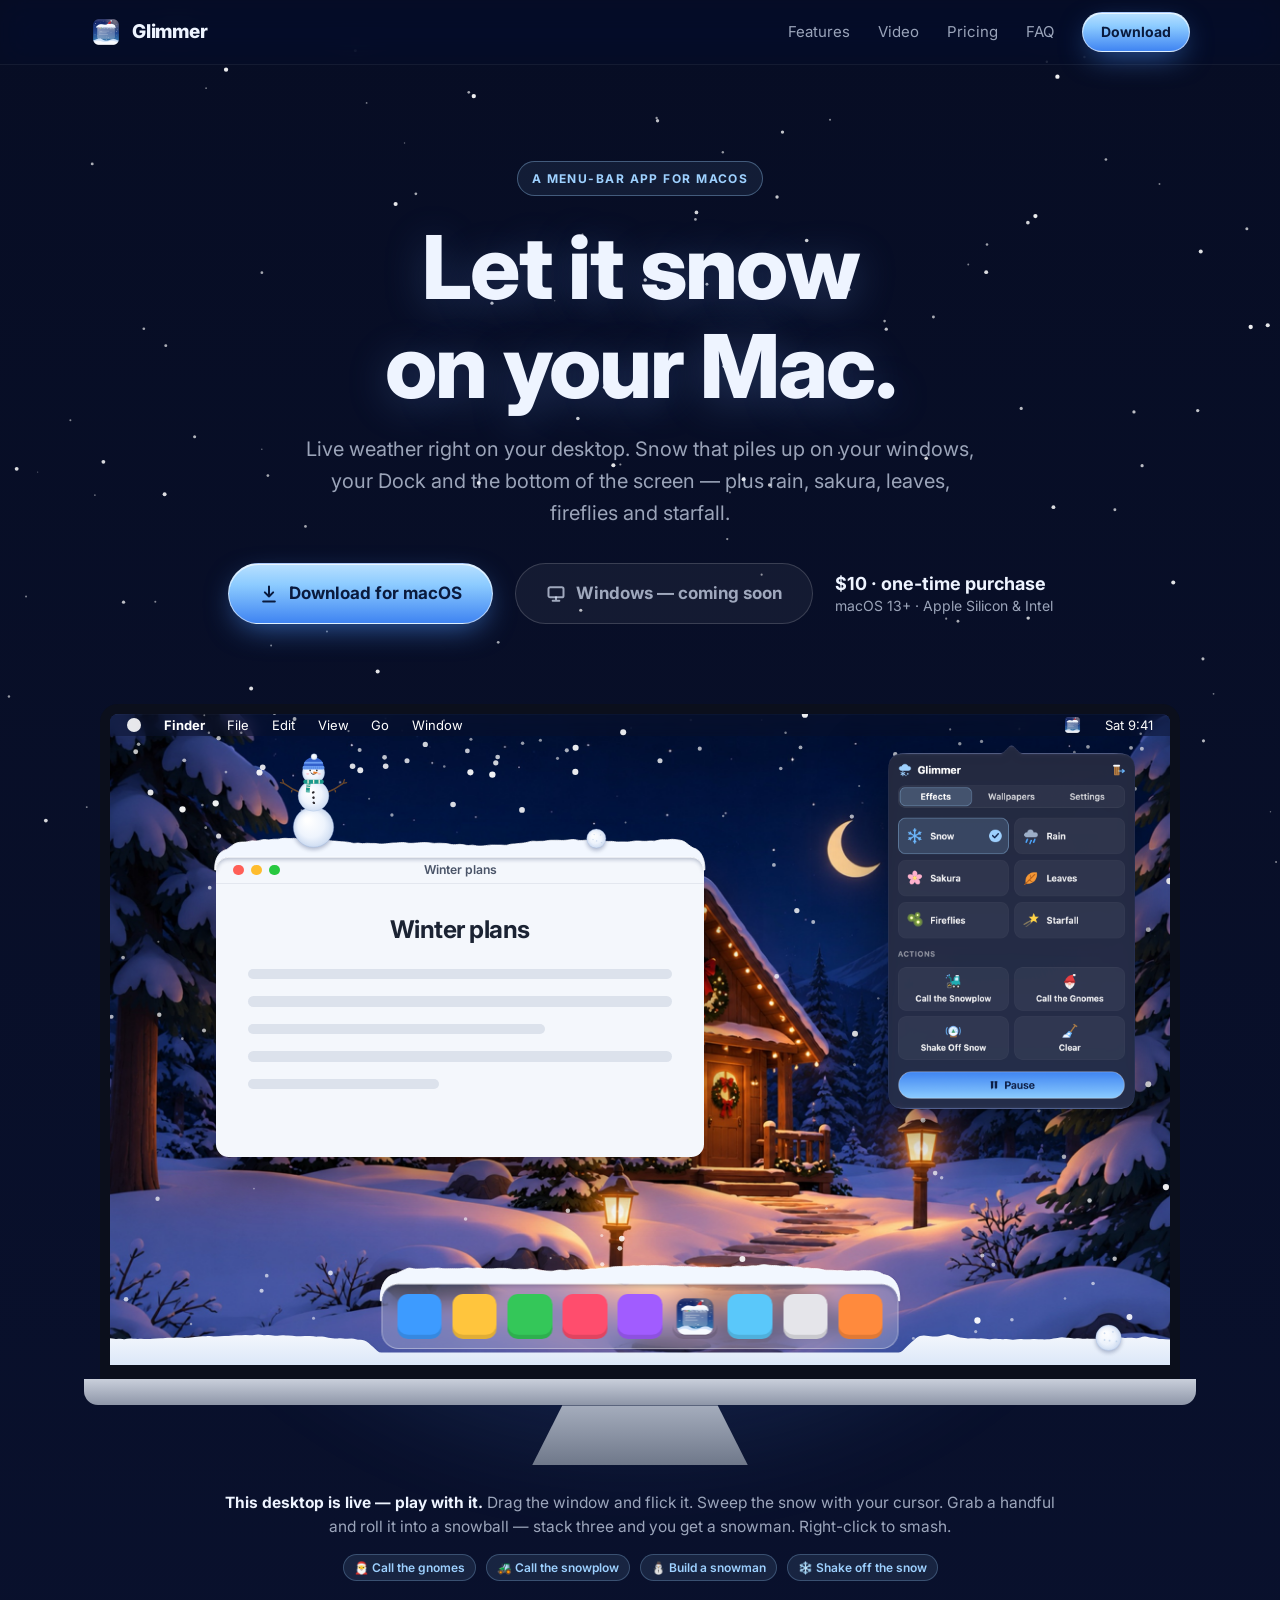
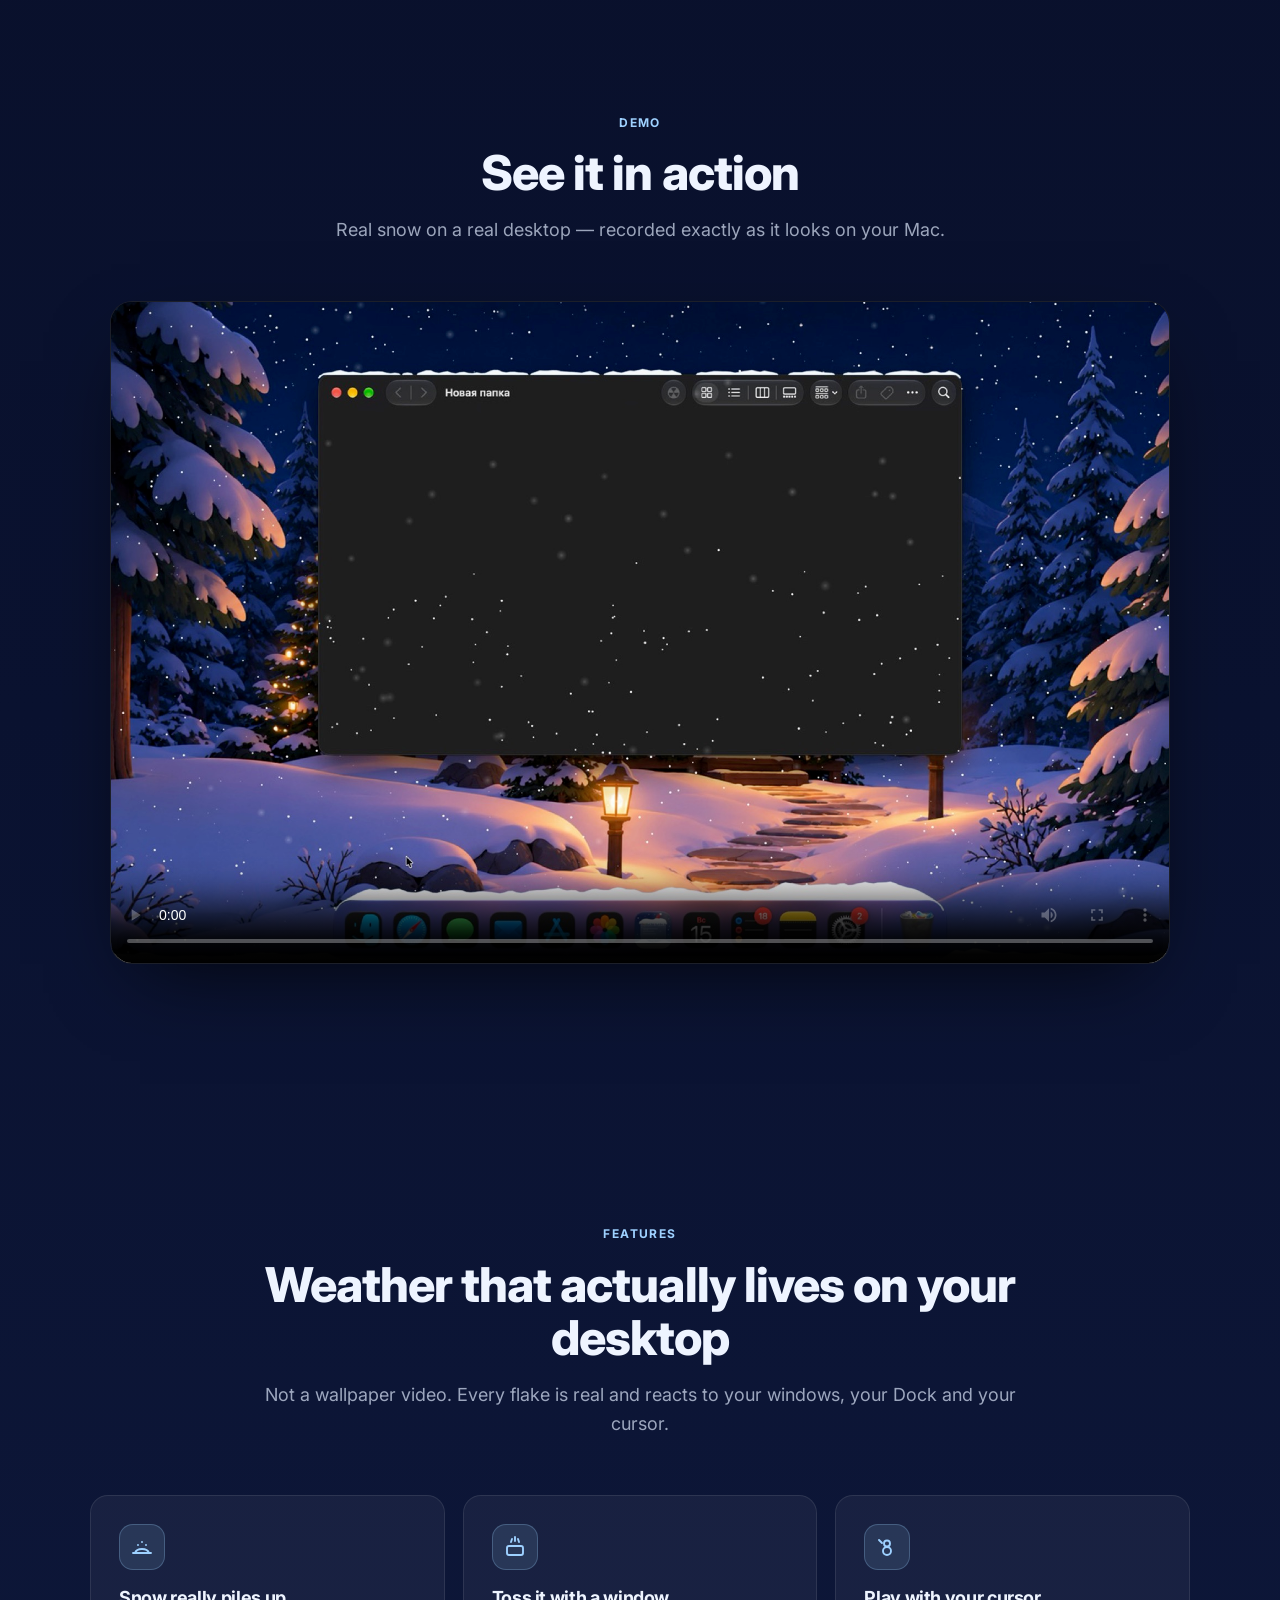
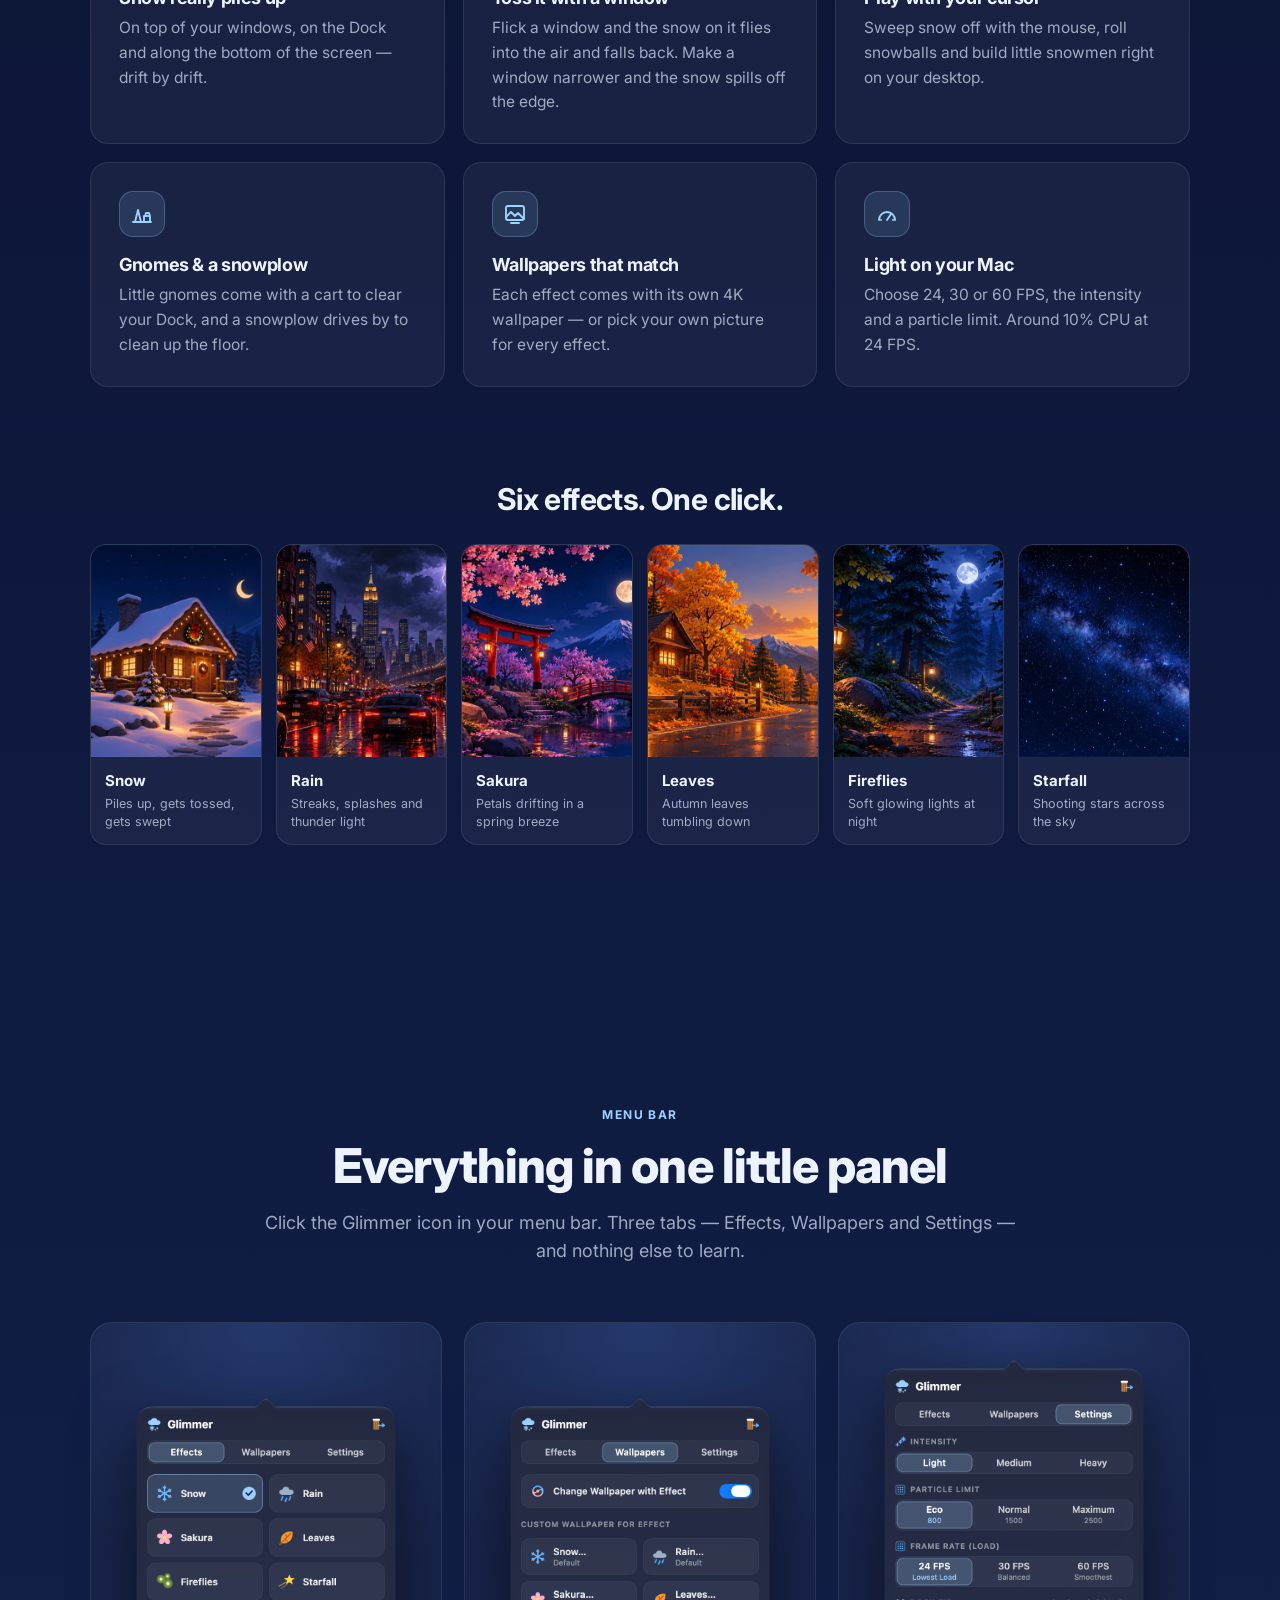
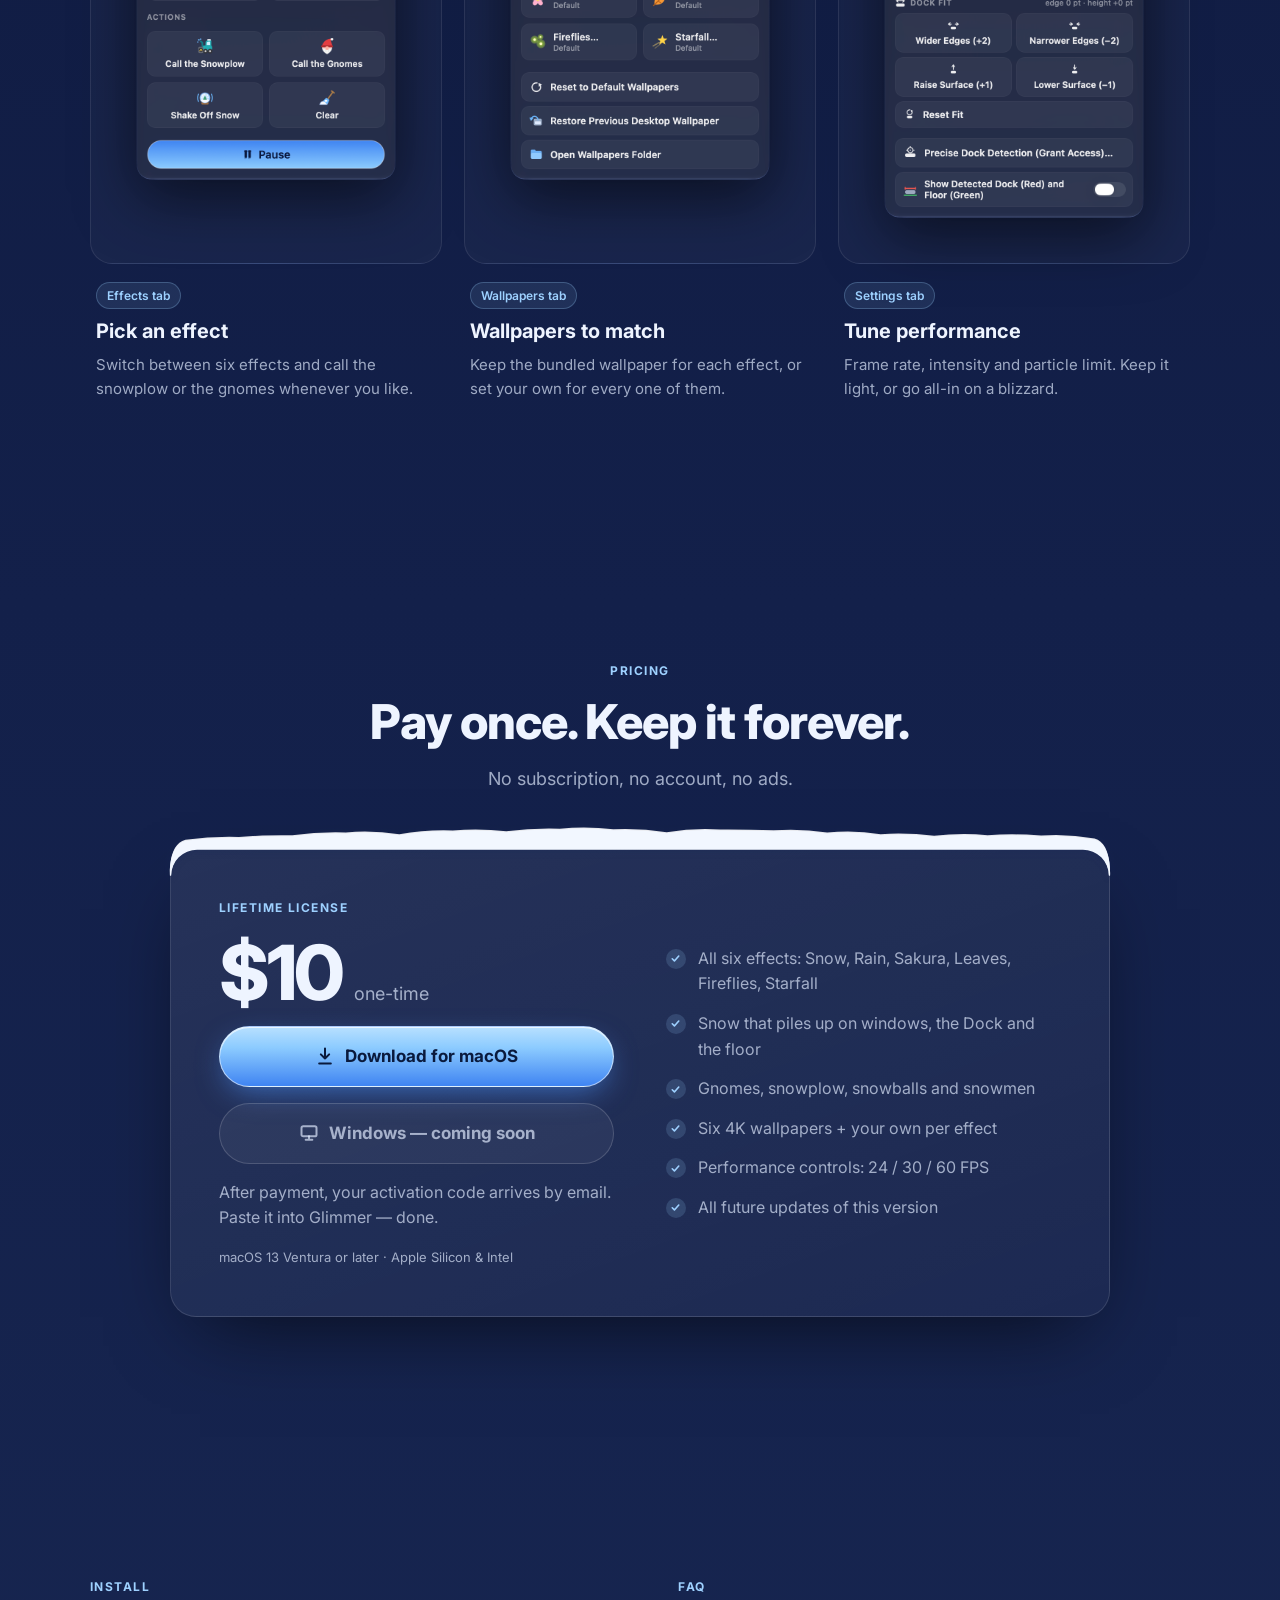
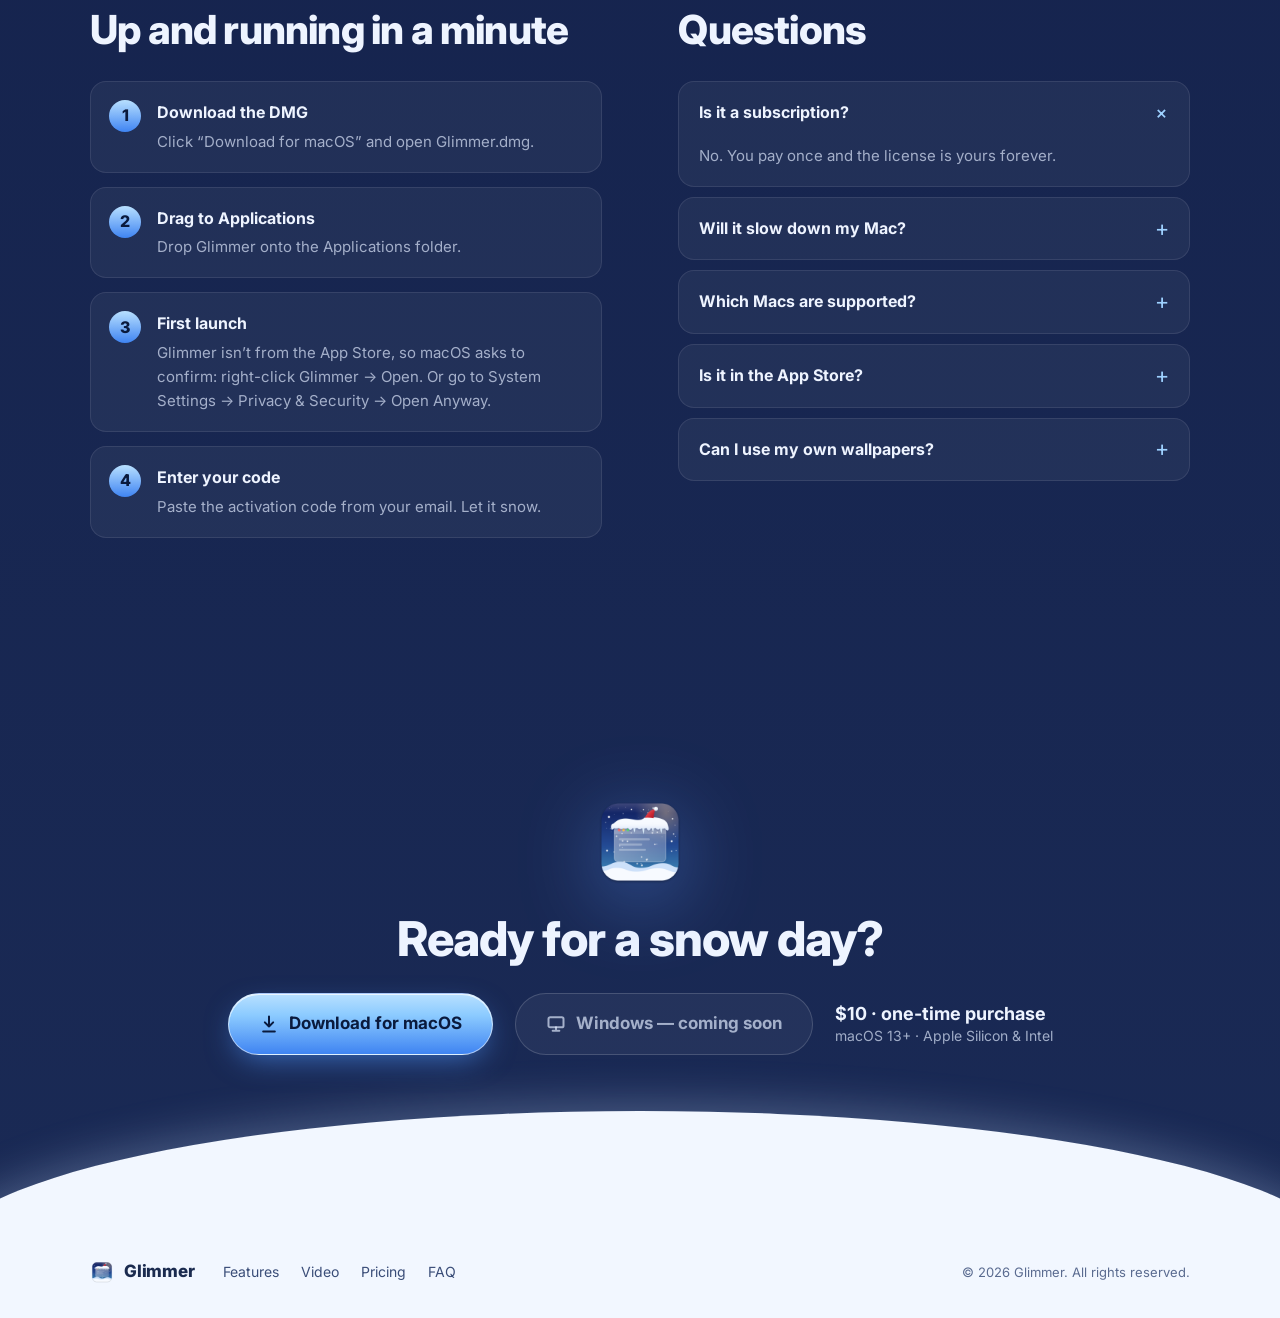
==== commit de8be6c3: "Live desktop in the hero: snow physics, snowballs and snowmen, gnome crew and snowplow, working pane" ====
--- a/index.html
+++ b/index.html
@@ -66,7 +66,7 @@
 
       <!-- Desktop mockup -->
       <div class="wrap">
-        <div class="mac" role="img" aria-label="Glimmer running on a Mac: snow piles on a window and the Dock, the Glimmer menu panel is open">
+        <div class="mac" role="group" aria-label="A live demo of Glimmer: snow piles on a window and the Dock. Drag the window, roll snowballs, call the gnomes and the snowplow.">
           <div class="mac__screen">
             <img class="mac__wall" src="assets/img/wall-snow.jpg" alt="" loading="eager">
             <div class="mac__menubar">
@@ -76,7 +76,7 @@
               <span>Sat 9:41</span>
             </div>
 
-            <div class="mac__window" data-snowcap="1.0">
+            <div class="mac__window">
               <div class="mac__titlebar"><i></i><i></i><i></i><span>Winter plans</span></div>
               <div class="mac__doc">
                 <h3>Winter plans</h3>
@@ -84,10 +84,15 @@
               </div>
             </div>
 
-            <img class="mac__panel" src="assets/img/menu-effects.png" alt="">
-
-            <div class="mac__floor"></div>
-            <div class="mac__dock" data-snowcap="1.25">
+            <div class="mac__panel">
+              <img src="assets/img/menu-effects.png" alt="">
+              <button class="mac__act" type="button" data-act="plough" style="left:7.3%;top:59.8%;width:41.5%;height:11.3%" aria-label="Call the Snowplow"></button>
+              <button class="mac__act" type="button" data-act="gnomes" style="left:51.2%;top:59.8%;width:41.5%;height:11.3%" aria-label="Call the Gnomes"></button>
+              <button class="mac__act" type="button" data-act="shake" style="left:7.3%;top:72.9%;width:41.5%;height:11.3%" aria-label="Shake Off Snow"></button>
+              <button class="mac__act" type="button" data-act="clear" style="left:51.2%;top:72.9%;width:41.5%;height:11.3%" aria-label="Clear"></button>
+            </div>
+
+            <div class="mac__dock">
               <i style="--c:#3D9BFF"></i><i style="--c:#FFC53D"></i><i style="--c:#34C759"></i><i style="--c:#FF4D6D"></i><i style="--c:#A15CFF"></i>
               <img src="assets/img/icon-512.png" alt=""><i style="--c:#5AC8FA"></i><i style="--c:#E5E5EA"></i><i style="--c:#FF8A3D"></i>
             </div>
@@ -95,6 +100,16 @@
           </div>
           <div class="mac__chin"></div>
           <div class="mac__stand"></div>
+        </div>
+
+        <div class="play">
+          <p class="play__hint"><b>This desktop is live — play with it.</b> Drag the window and flick it. Sweep the snow with your cursor. Grab a handful and roll it into a snowball — stack three and you get a snowman. Right-click to smash.</p>
+          <div class="play__btns">
+            <button type="button" class="chip" data-act="gnomes">🎅 Call the gnomes</button>
+            <button type="button" class="chip" data-act="plough">🚜 Call the snowplow</button>
+            <button type="button" class="chip" data-act="snowman">⛄ Build a snowman</button>
+            <button type="button" class="chip" data-act="shake">❄️ Shake off the snow</button>
+          </div>
         </div>
       </div>
     </section>
@@ -288,5 +303,6 @@
   </footer>
 
   <script src="assets/main.js" defer></script>
+  <script src="assets/desk.js" defer></script>
 </body>
 </html>
--- a/assets/style.css
+++ b/assets/style.css
@@ -113,7 +113,7 @@
 .mac__tray { height: 1.5em; width: auto; border-radius: 3px; }
 
 .mac__window {
-  position: absolute; left: 10%; top: 17%; width: 46%; height: 50%;
+  position: absolute; left: 10%; top: 22%; width: 46%; height: 46%;
   background: #F4F7FC; border-radius: 1.2cqw; box-shadow: 0 2cqw 5cqw rgba(0, 0, 0, .45);
 }
 .mac__titlebar { display: flex; align-items: center; gap: .7cqw; height: 9%; padding: 0 1.6cqw; border-bottom: 1px solid #E3E7EF; color: #4A5468; font-size: clamp(6px, 1.15cqw, 13px); font-weight: 600; }
@@ -132,10 +132,26 @@
 .snowcap { position: absolute; left: 0; overflow: visible; fill: var(--snow); pointer-events: none; z-index: 2;
   filter: drop-shadow(0 -1px 0 rgba(255,255,255,.9)) drop-shadow(0 2px 3px rgba(20, 40, 90, .28)); }
 .mac__panel {
-  position: absolute; right: 2.5%; top: 4.6%; width: 25%; height: auto;
-  border-radius: 1.4cqw; filter: drop-shadow(0 2cqw 3cqw rgba(0, 0, 0, .5));
-}
-.mac__floor { position: absolute; left: -2%; right: -2%; bottom: -1%; height: 7%; background: linear-gradient(180deg, rgba(242,247,255,.0), rgba(242,247,255,.92) 45%); border-radius: 50% 50% 0 0 / 70% 70% 0 0; }
+  position: absolute; right: 2.5%; top: 4.6%; width: 25%; height: auto; z-index: 3;
+  filter: drop-shadow(0 2cqw 3cqw rgba(0, 0, 0, .5));
+}
+.mac__panel img { display: block; width: 100%; height: auto; border-radius: 1.4cqw; }
+/* the four action tiles of the panel are real buttons */
+.mac__act { position: absolute; padding: 0; border: 0; border-radius: 1cqw; background: transparent; cursor: pointer; transition: background .15s, box-shadow .15s; }
+.mac__act:hover, .mac__act:focus-visible { background: rgba(158, 209, 255, .16); box-shadow: inset 0 0 0 1px rgba(158, 209, 255, .55); outline: none; }
+.mac__act.is-hit { background: rgba(158, 209, 255, .38); }
+.mac__screen { touch-action: pan-y; user-select: none; -webkit-user-select: none; }
+.mac__window { cursor: grab; }
+
+/* hint and shortcuts under the live desktop */
+.play { max-width: 860px; margin: 26px auto 0; text-align: center; }
+.play__hint { margin: 0 0 14px; color: var(--muted); font-size: 15.5px; line-height: 1.55; }
+.play__hint b { color: var(--text); }
+.play__btns { display: flex; flex-wrap: wrap; gap: 10px; justify-content: center; }
+.chip { font: inherit; font-size: 14.5px; font-weight: 600; color: var(--text); padding: 9px 16px; border-radius: 999px; cursor: pointer;
+  background: rgba(255, 255, 255, .07); border: 1px solid rgba(158, 209, 255, .32); transition: background .15s, border-color .15s, transform .12s; }
+.chip:hover { background: rgba(158, 209, 255, .18); border-color: rgba(158, 209, 255, .7); }
+.chip:active { transform: scale(.97); }
 .mac__dock {
   position: absolute; left: 50%; bottom: 2.4%; transform: translateX(-50%);
   display: flex; align-items: center; gap: 1cqw; padding: .9cqw 1.4cqw;
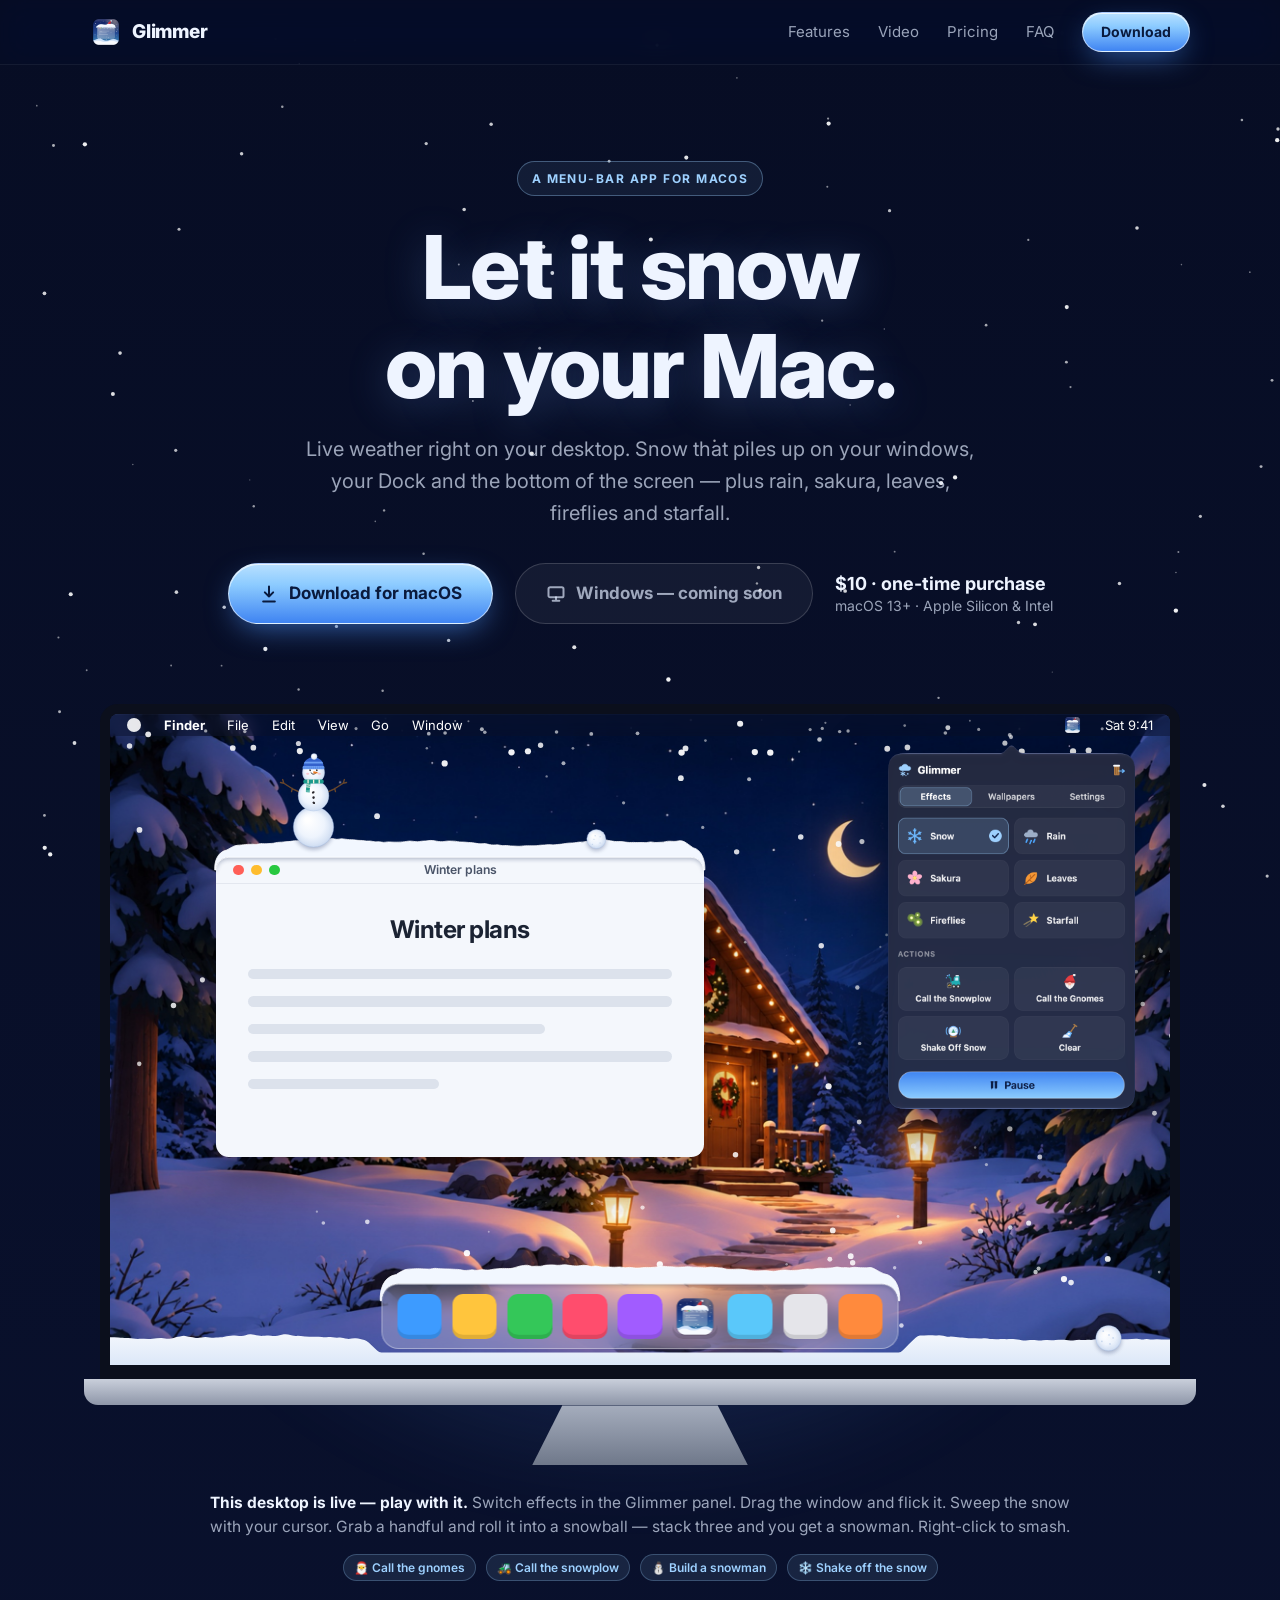
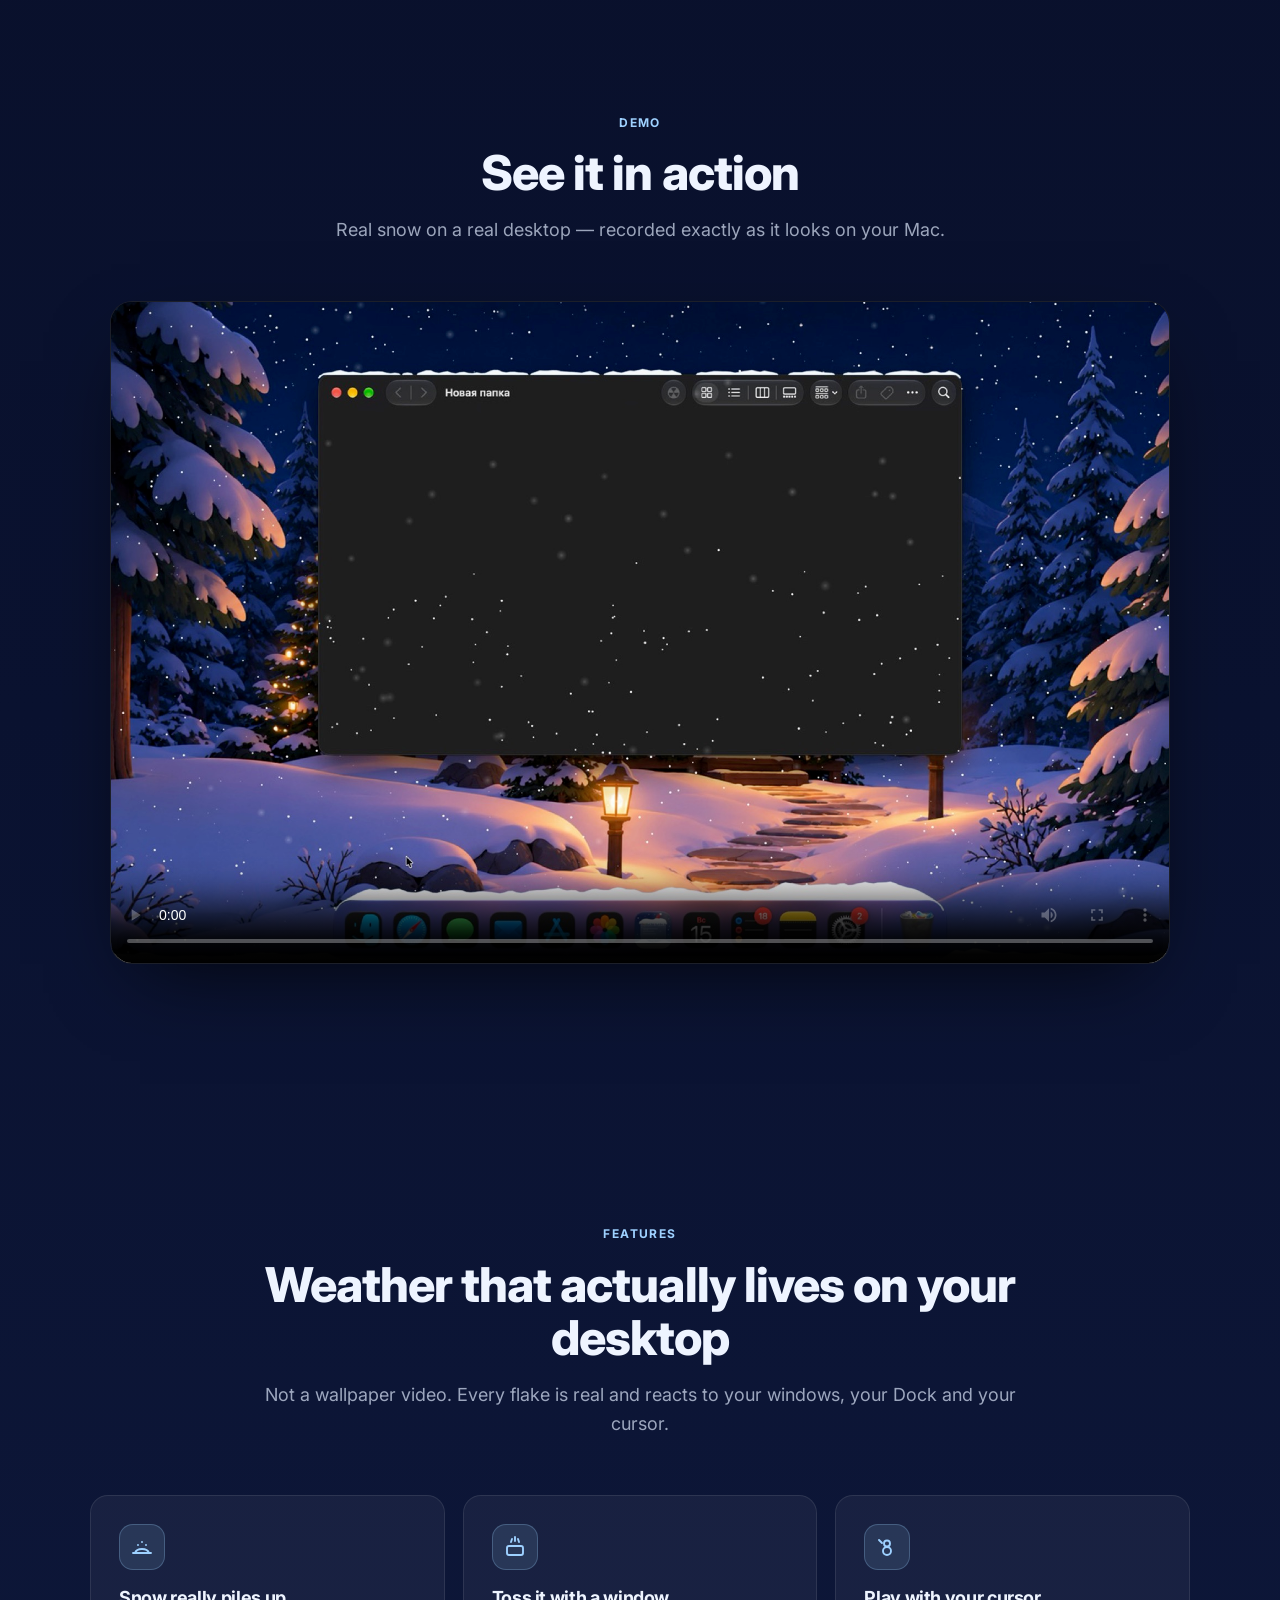
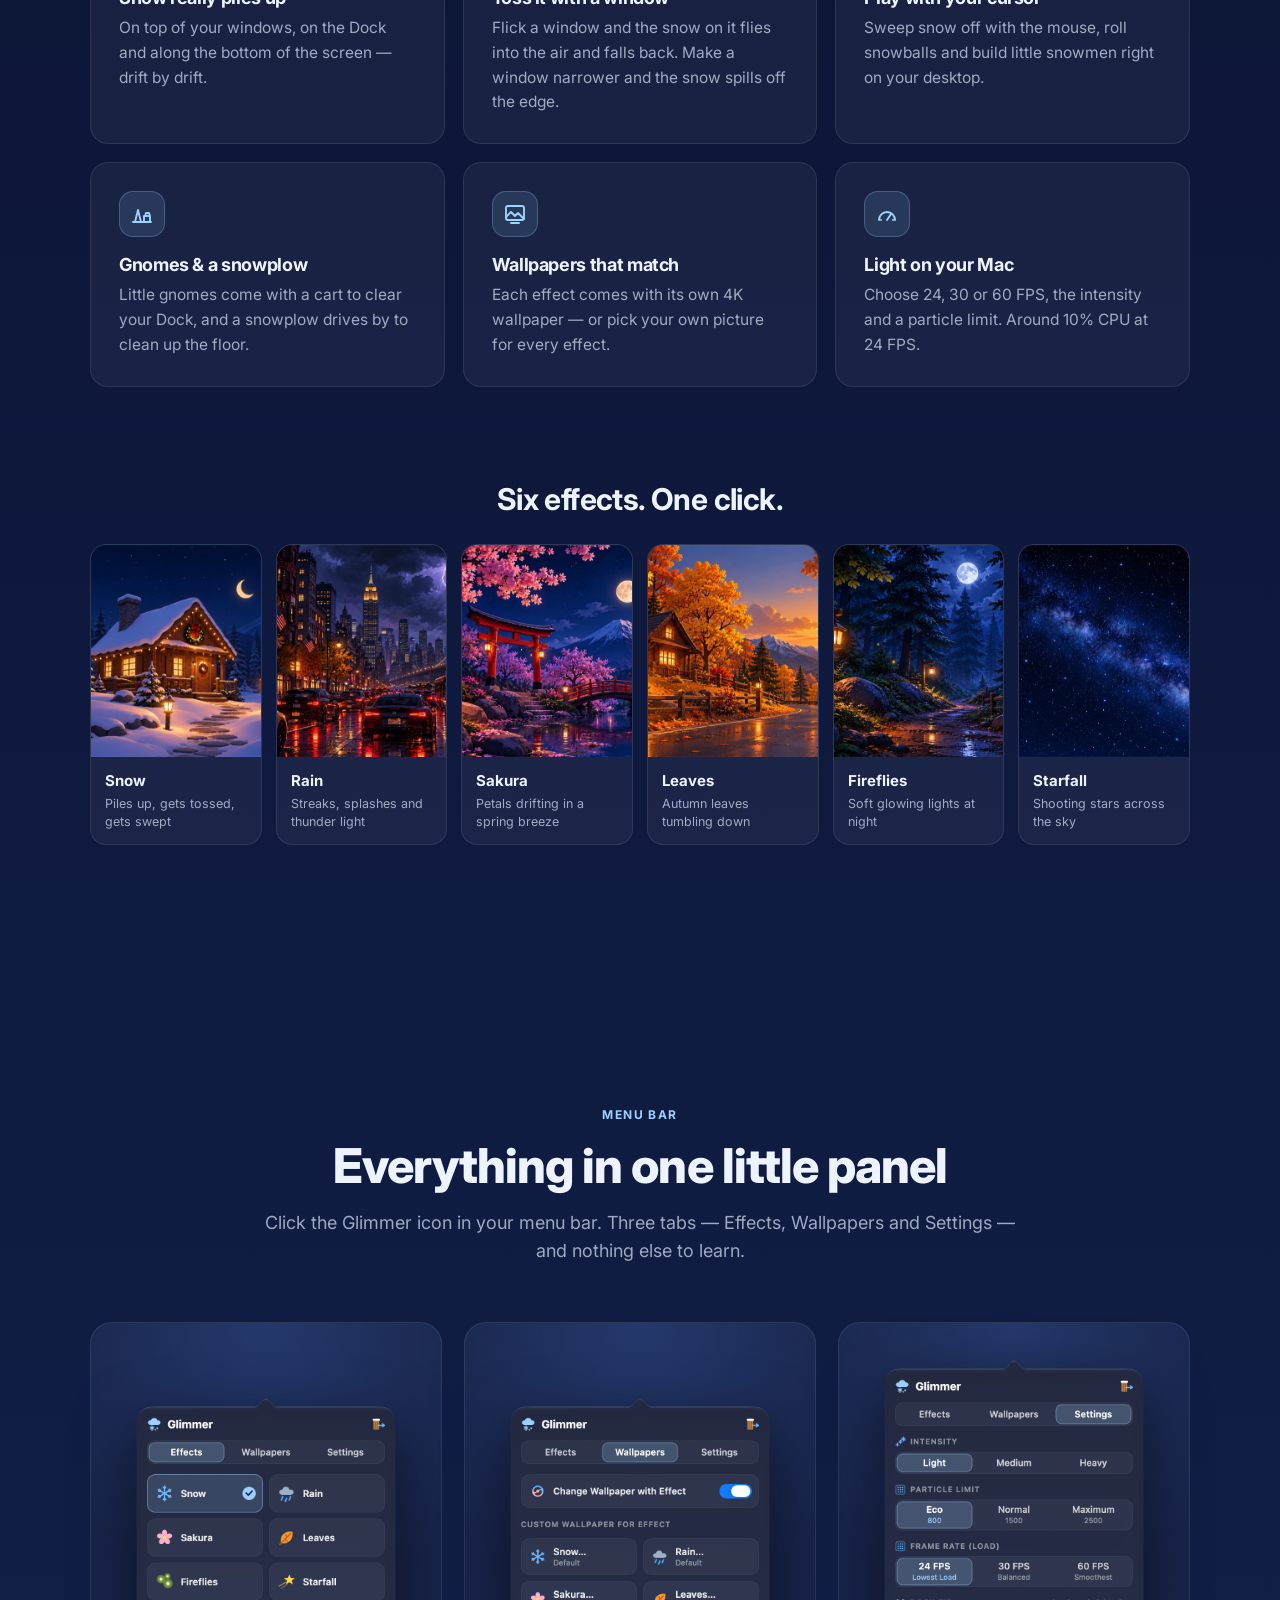
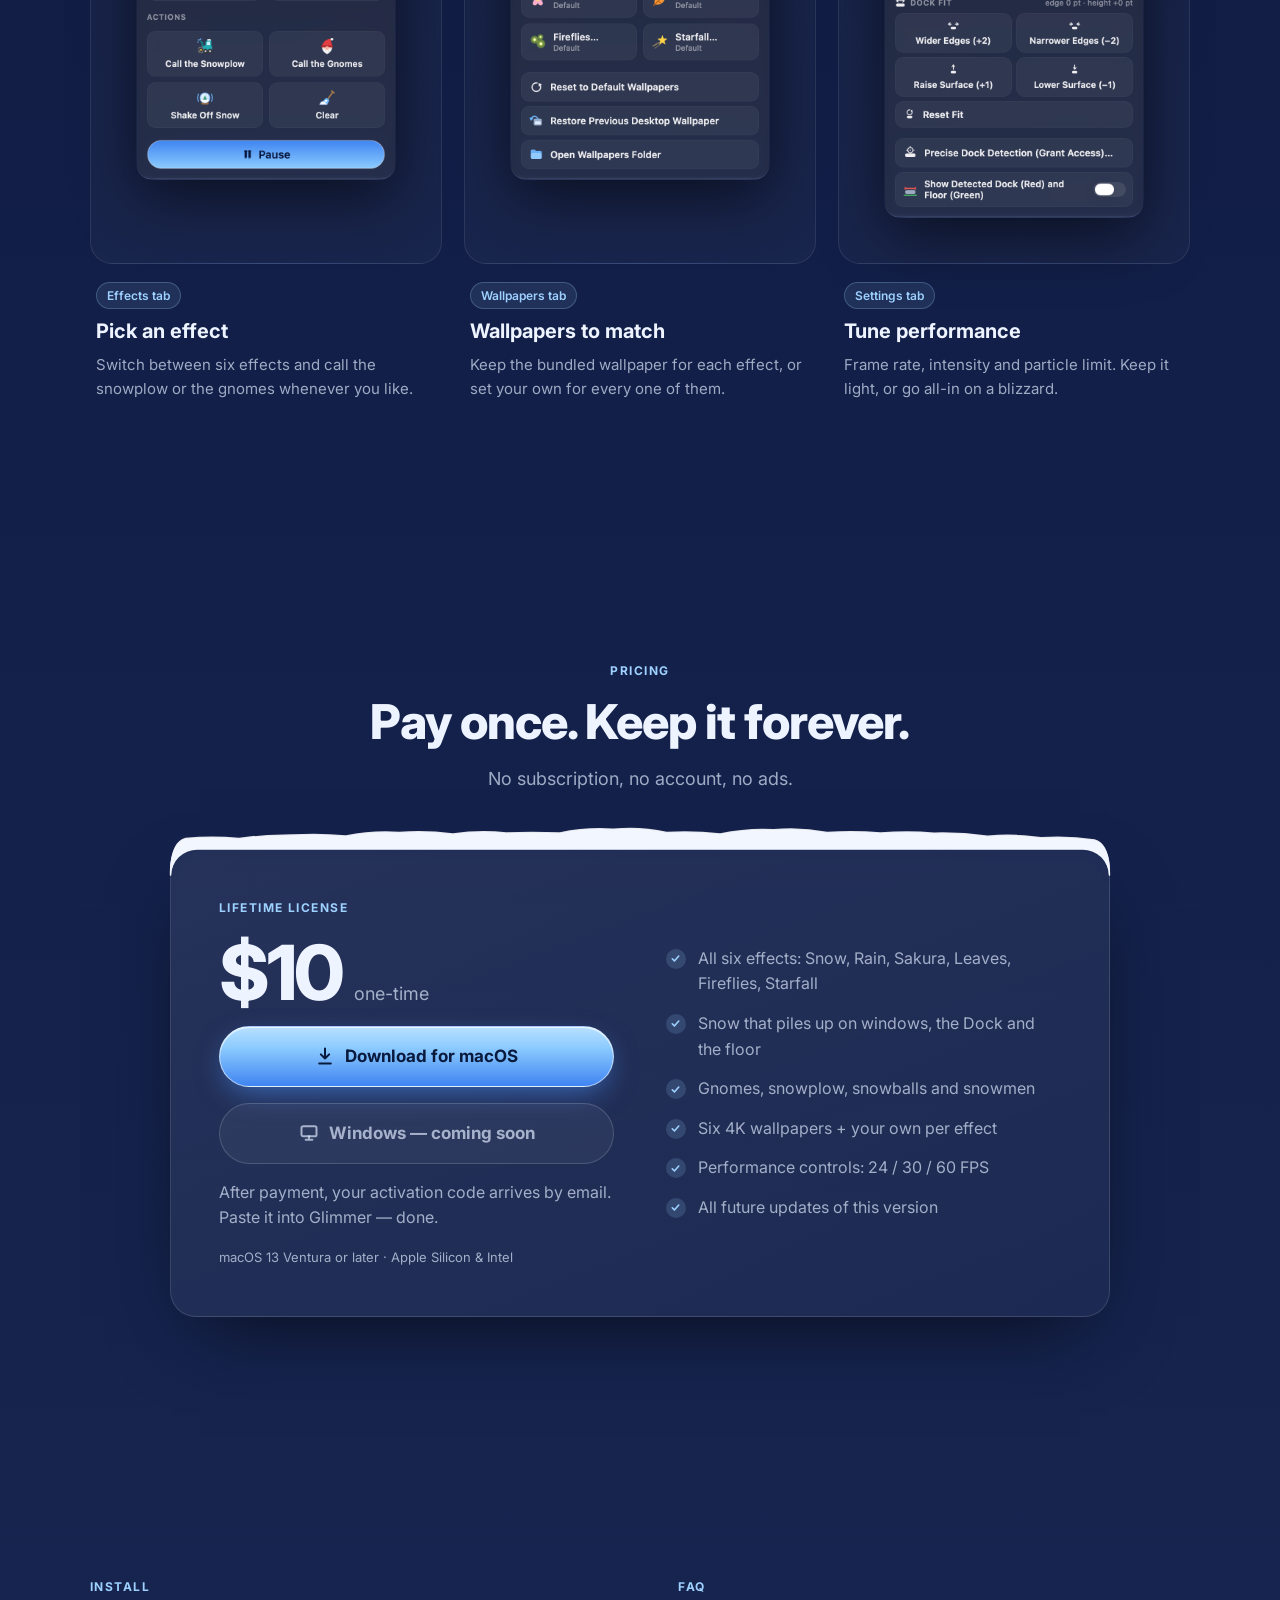
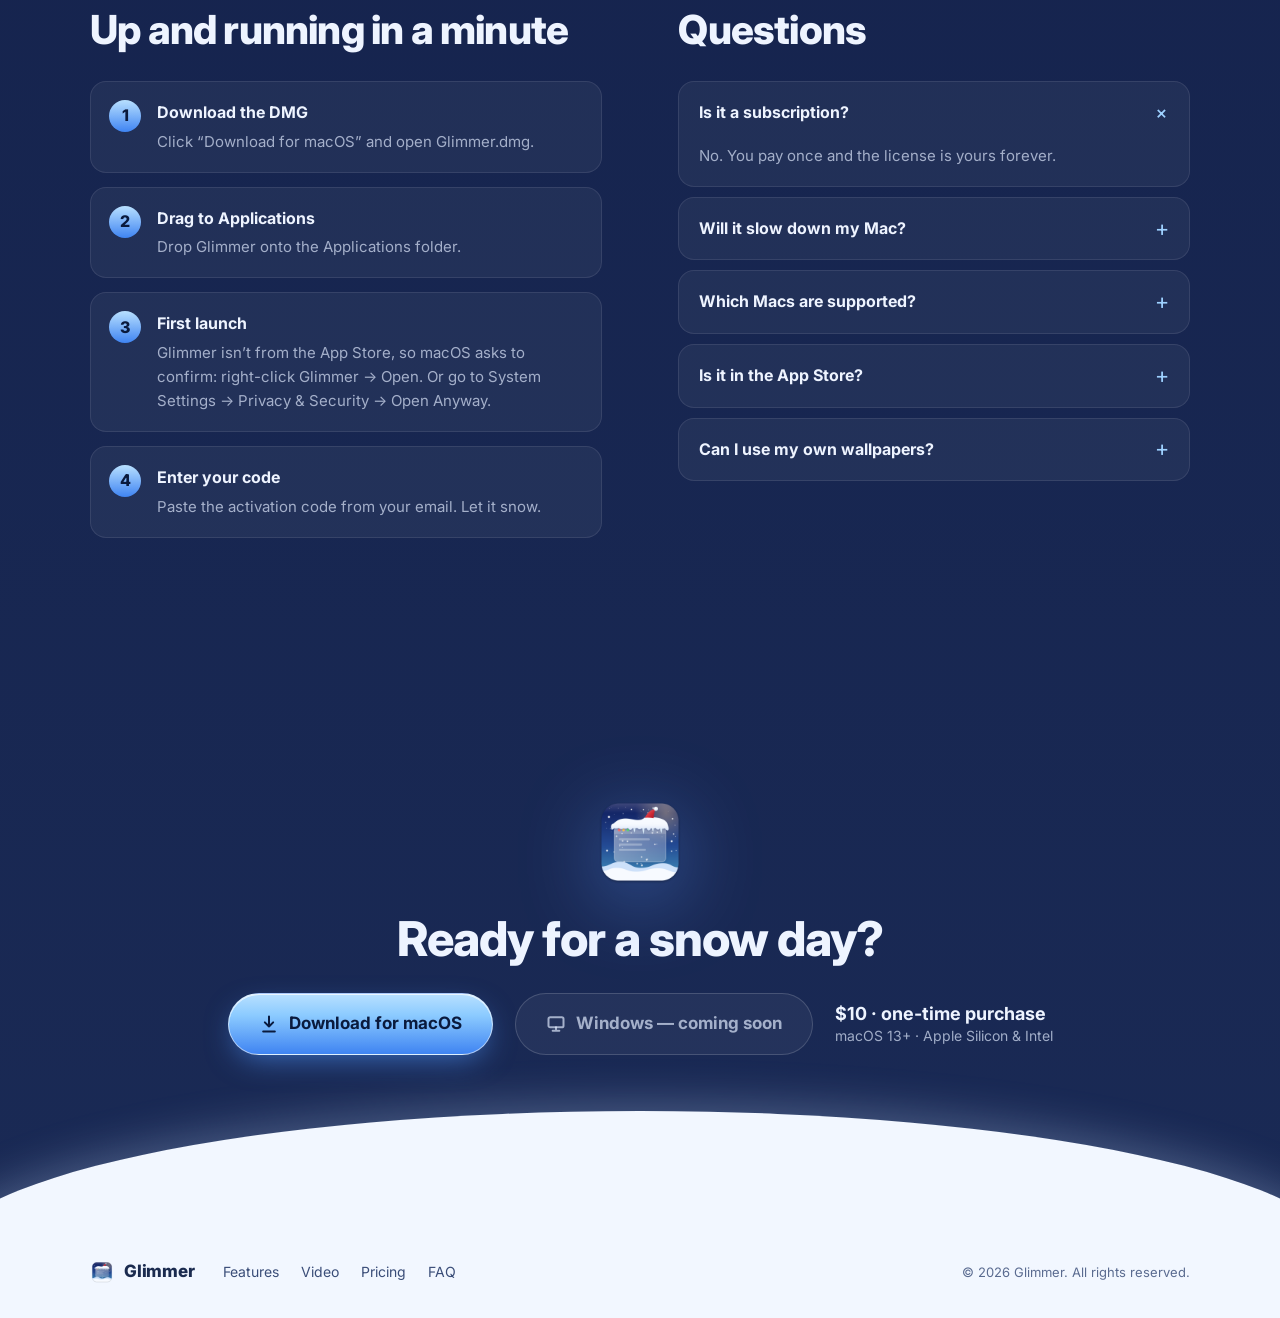
==== commit 3b2b402e: "Switch effects in the live desktop: rain, sakura, leaves, fireflies and starfall with matching panel" ====
--- a/index.html
+++ b/index.html
@@ -67,7 +67,7 @@
       <!-- Desktop mockup -->
       <div class="wrap">
         <div class="mac" role="group" aria-label="A live demo of Glimmer: snow piles on a window and the Dock. Drag the window, roll snowballs, call the gnomes and the snowplow.">
-          <div class="mac__screen">
+          <div class="mac__screen is-snow">
             <img class="mac__wall" src="assets/img/wall-snow.jpg" alt="" loading="eager">
             <div class="mac__menubar">
               <span class="mac__apple"></span><b>Finder</b><span>File</span><span>Edit</span><span>View</span><span>Go</span><span>Window</span>
@@ -85,7 +85,13 @@
             </div>
 
             <div class="mac__panel">
-              <img src="assets/img/menu-effects.png" alt="">
+              <img src="assets/img/fx/panel-0.png" alt="">
+              <button class="mac__act" type="button" data-fx="0" style="left:7.3%;top:19.8%;width:41.5%;height:9.6%" aria-label="Snow"></button>
+              <button class="mac__act" type="button" data-fx="1" style="left:51.2%;top:19.8%;width:41.5%;height:9.6%" aria-label="Rain"></button>
+              <button class="mac__act" type="button" data-fx="2" style="left:7.3%;top:31.05%;width:41.5%;height:9.6%" aria-label="Sakura"></button>
+              <button class="mac__act" type="button" data-fx="3" style="left:51.2%;top:31.05%;width:41.5%;height:9.6%" aria-label="Leaves"></button>
+              <button class="mac__act" type="button" data-fx="4" style="left:7.3%;top:42.3%;width:41.5%;height:9.6%" aria-label="Fireflies"></button>
+              <button class="mac__act" type="button" data-fx="5" style="left:51.2%;top:42.3%;width:41.5%;height:9.6%" aria-label="Starfall"></button>
               <button class="mac__act" type="button" data-act="plough" style="left:7.3%;top:59.8%;width:41.5%;height:11.3%" aria-label="Call the Snowplow"></button>
               <button class="mac__act" type="button" data-act="gnomes" style="left:51.2%;top:59.8%;width:41.5%;height:11.3%" aria-label="Call the Gnomes"></button>
               <button class="mac__act" type="button" data-act="shake" style="left:7.3%;top:72.9%;width:41.5%;height:11.3%" aria-label="Shake Off Snow"></button>
@@ -103,7 +109,7 @@
         </div>
 
         <div class="play">
-          <p class="play__hint"><b>This desktop is live — play with it.</b> Drag the window and flick it. Sweep the snow with your cursor. Grab a handful and roll it into a snowball — stack three and you get a snowman. Right-click to smash.</p>
+          <p class="play__hint"><b>This desktop is live — play with it.</b> Switch effects in the Glimmer panel. Drag the window and flick it. Sweep the snow with your cursor. Grab a handful and roll it into a snowball — stack three and you get a snowman. Right-click to smash.</p>
           <div class="play__btns">
             <button type="button" class="chip" data-act="gnomes">🎅 Call the gnomes</button>
             <button type="button" class="chip" data-act="plough">🚜 Call the snowplow</button>
--- a/assets/style.css
+++ b/assets/style.css
@@ -140,6 +140,7 @@
 .mac__act { position: absolute; padding: 0; border: 0; border-radius: 1cqw; background: transparent; cursor: pointer; transition: background .15s, box-shadow .15s; }
 .mac__act:hover, .mac__act:focus-visible { background: rgba(158, 209, 255, .16); box-shadow: inset 0 0 0 1px rgba(158, 209, 255, .55); outline: none; }
 .mac__act.is-hit { background: rgba(158, 209, 255, .38); }
+.mac__screen:not(.is-snow) .mac__act[data-act="gnomes"], .mac__screen:not(.is-snow) .mac__act[data-act="plough"] { cursor: default; background: transparent; box-shadow: none; }
 .mac__screen { touch-action: pan-y; user-select: none; -webkit-user-select: none; }
 .mac__window { cursor: grab; }
 
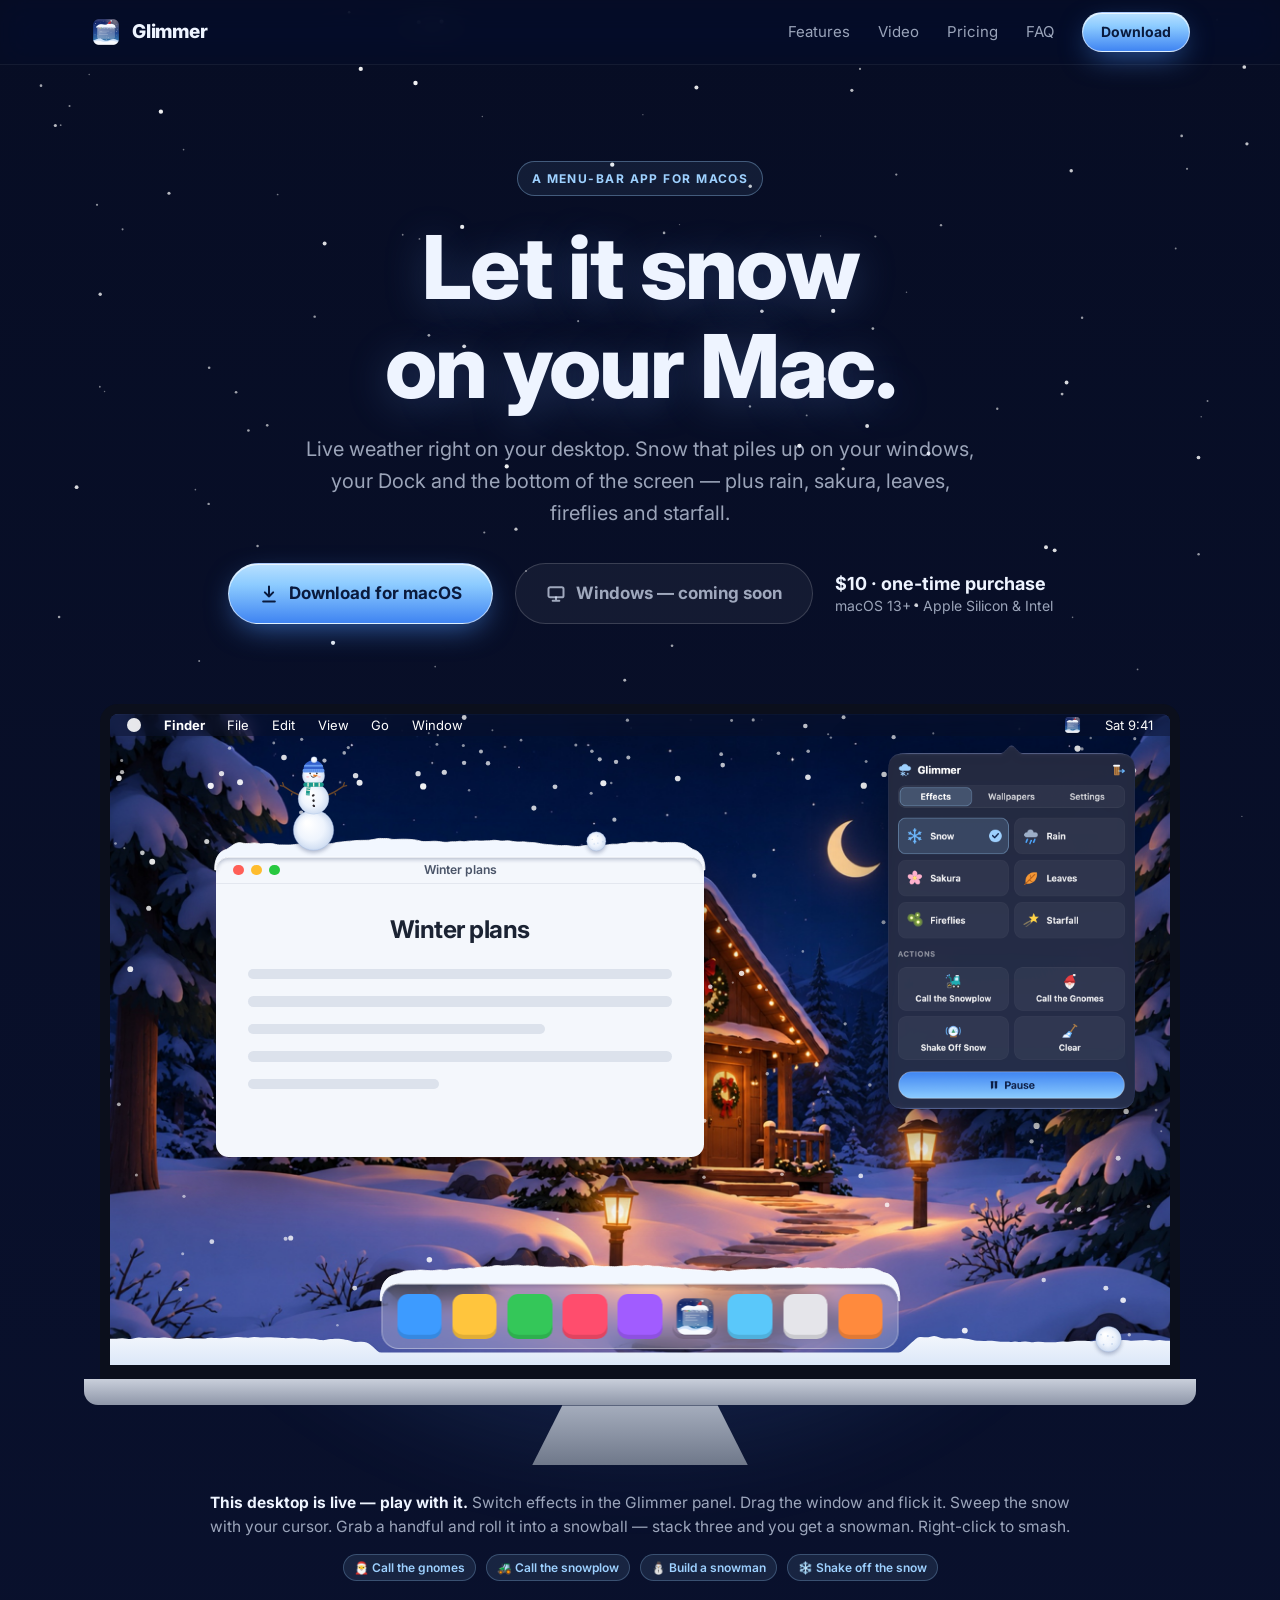
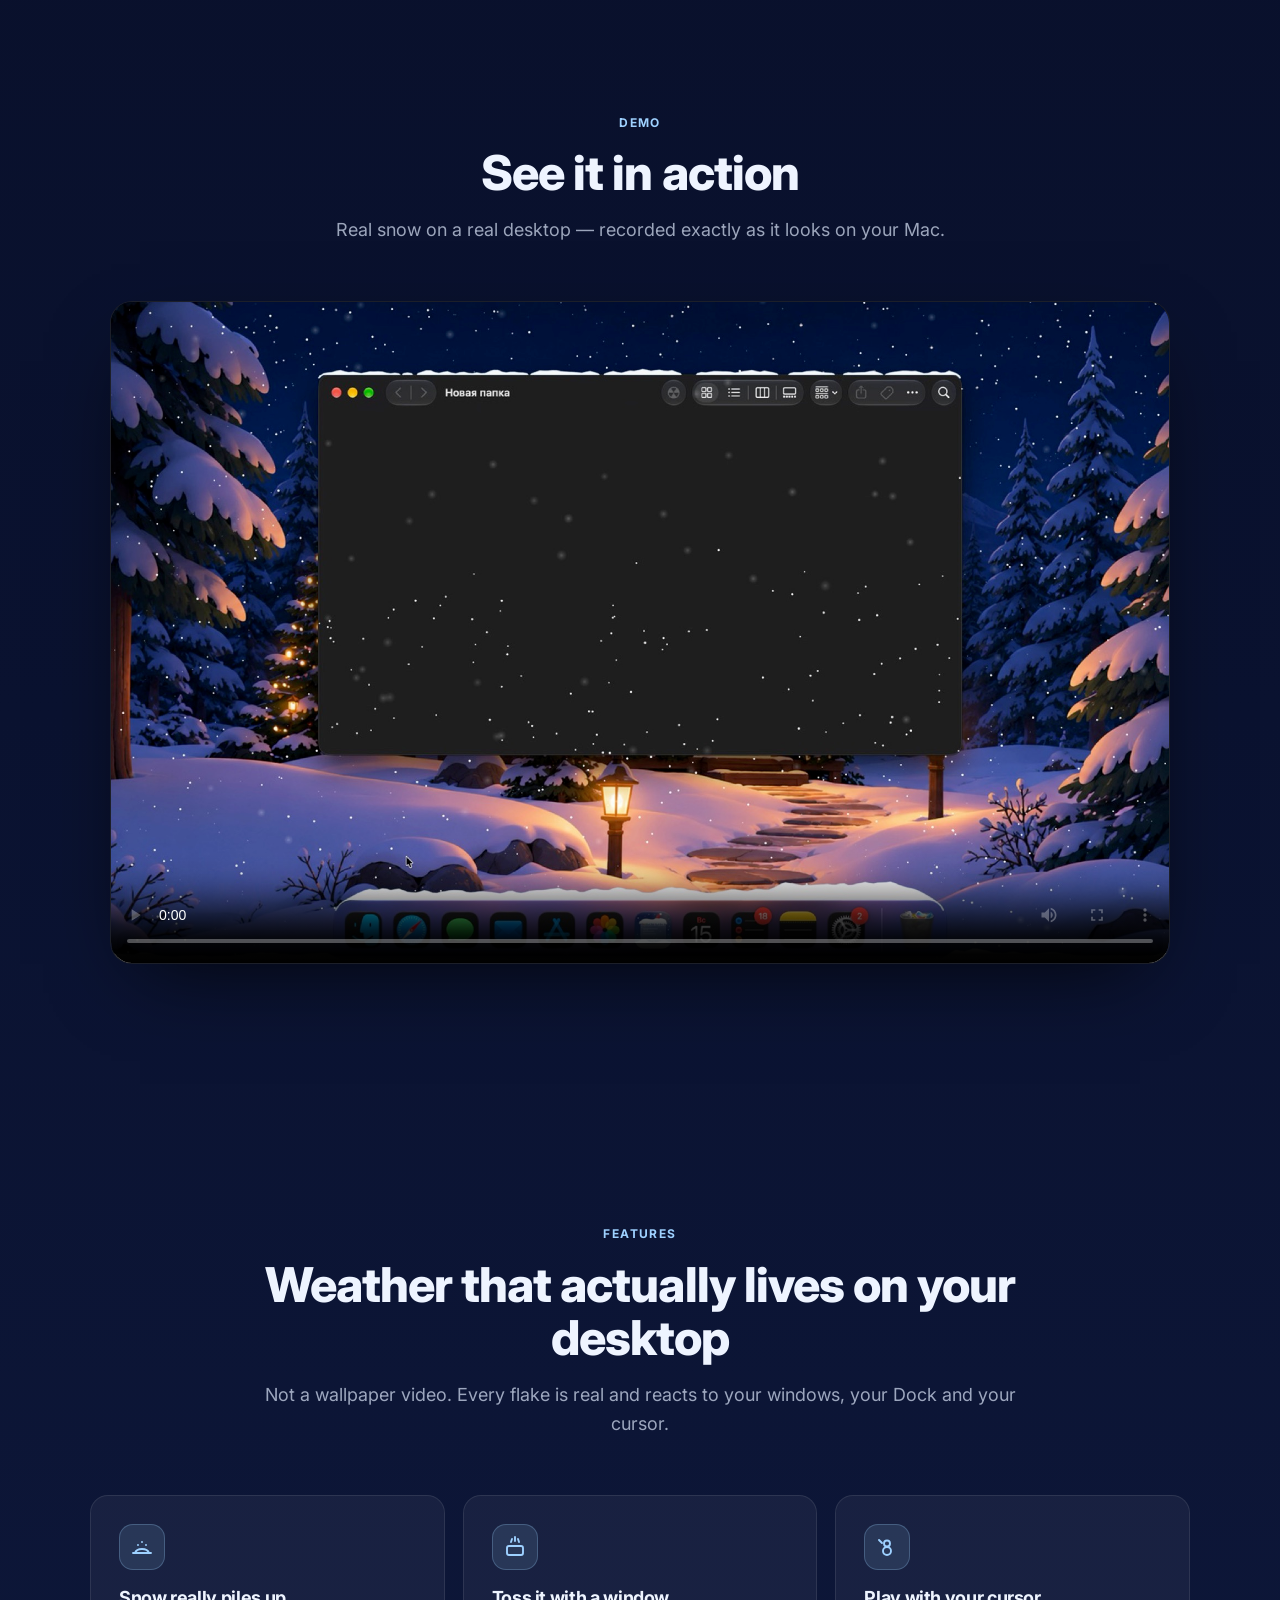
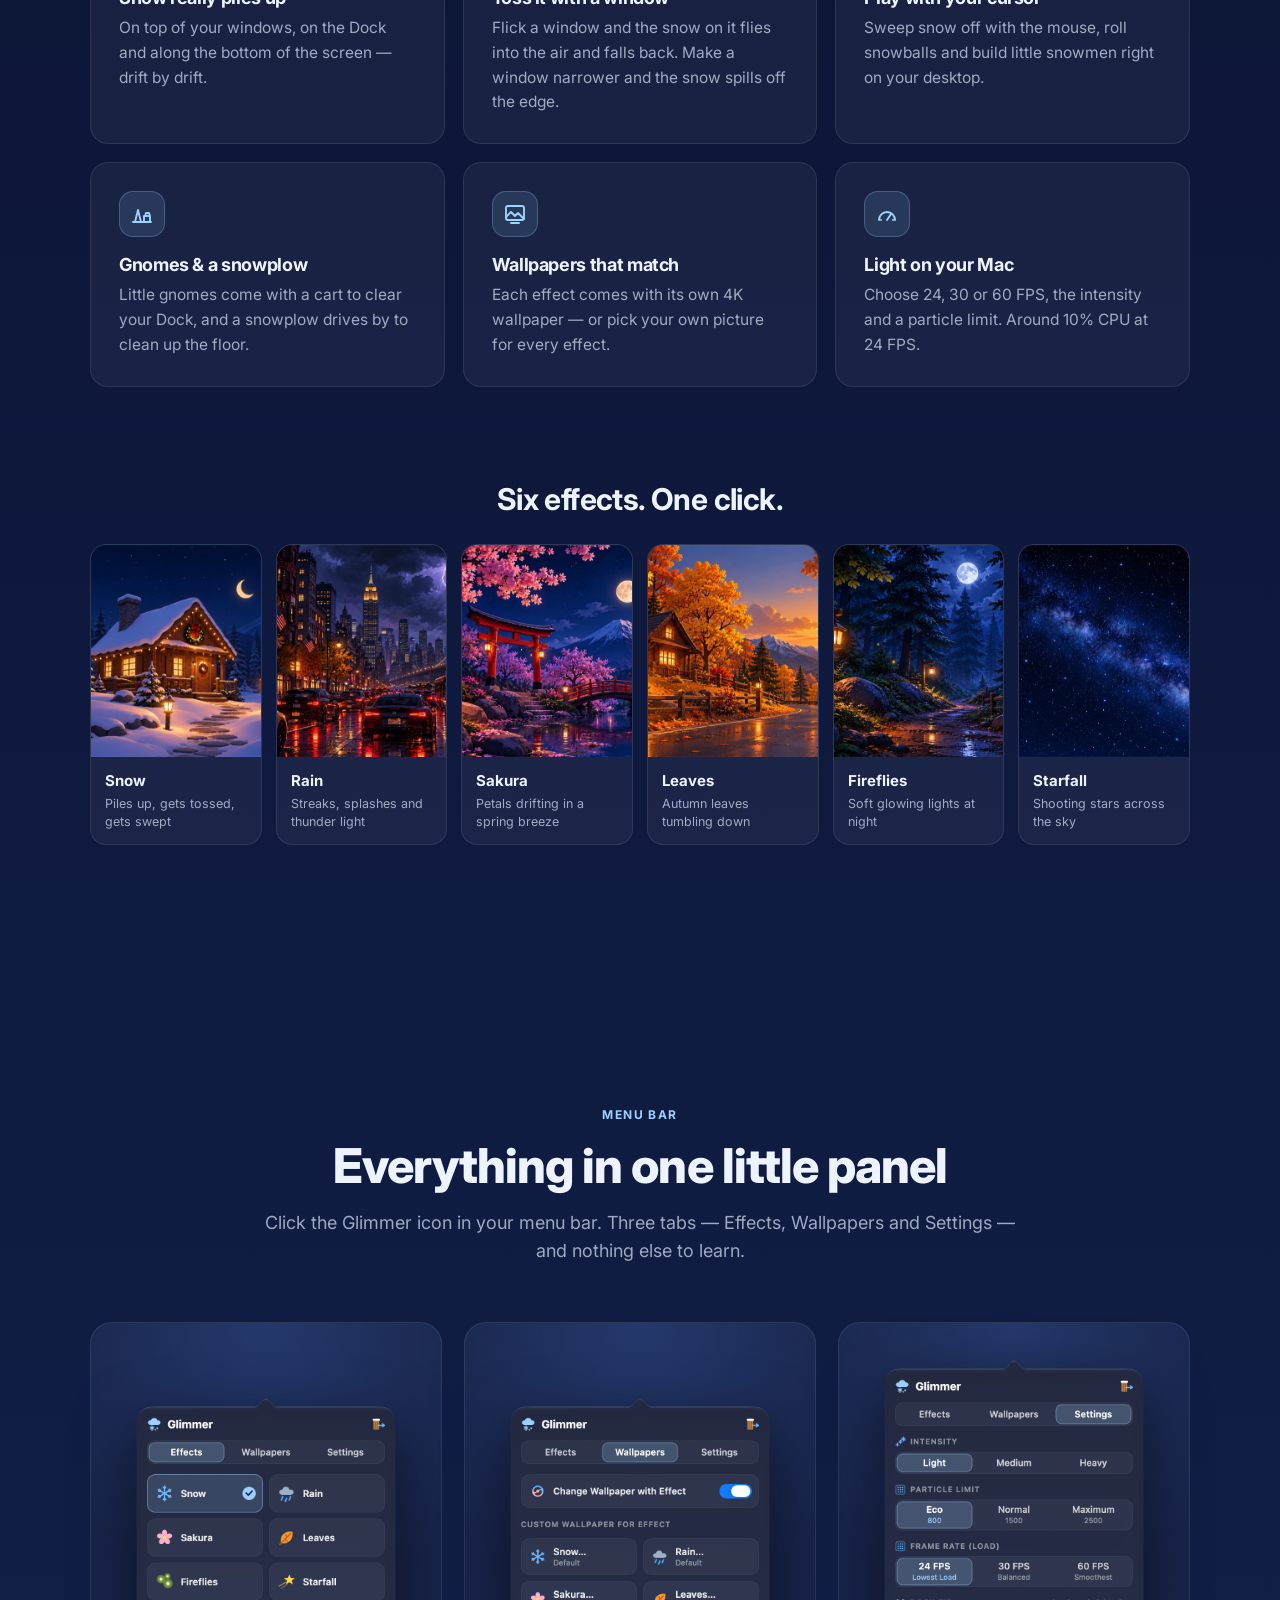
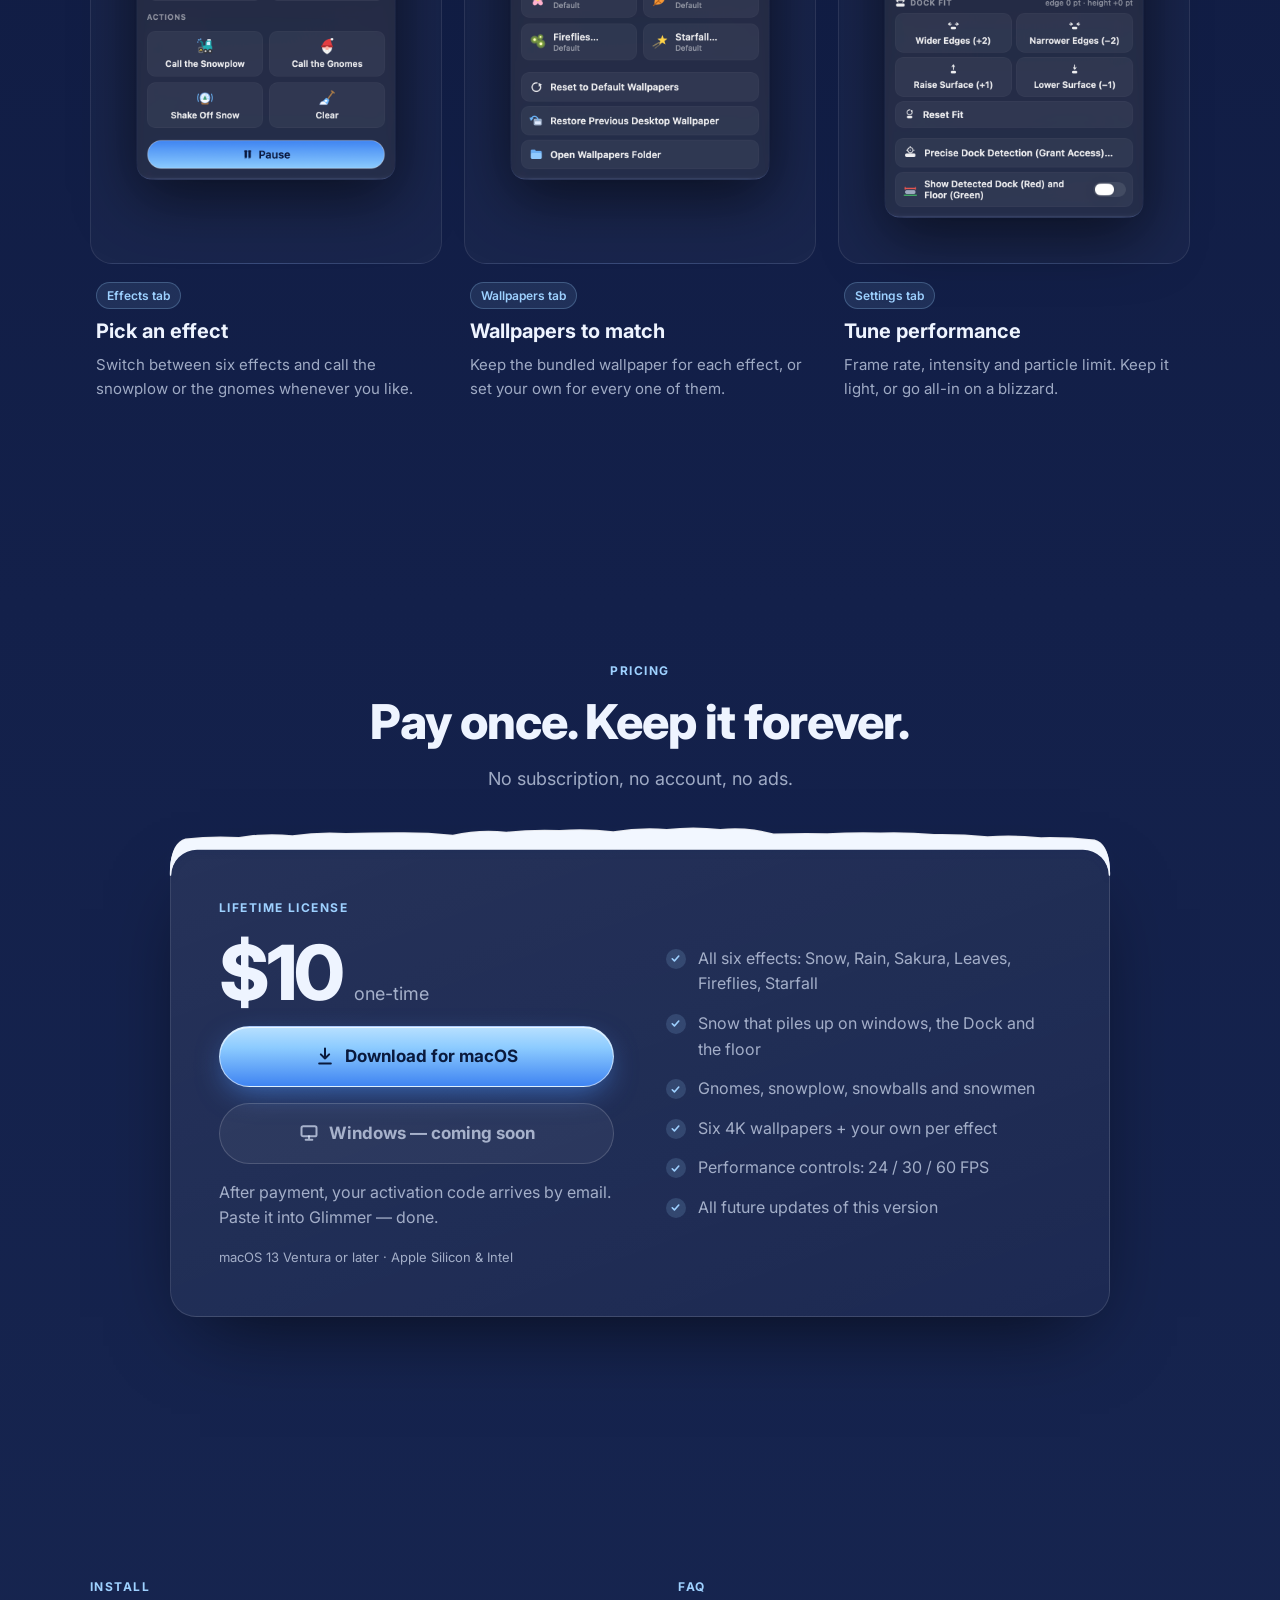
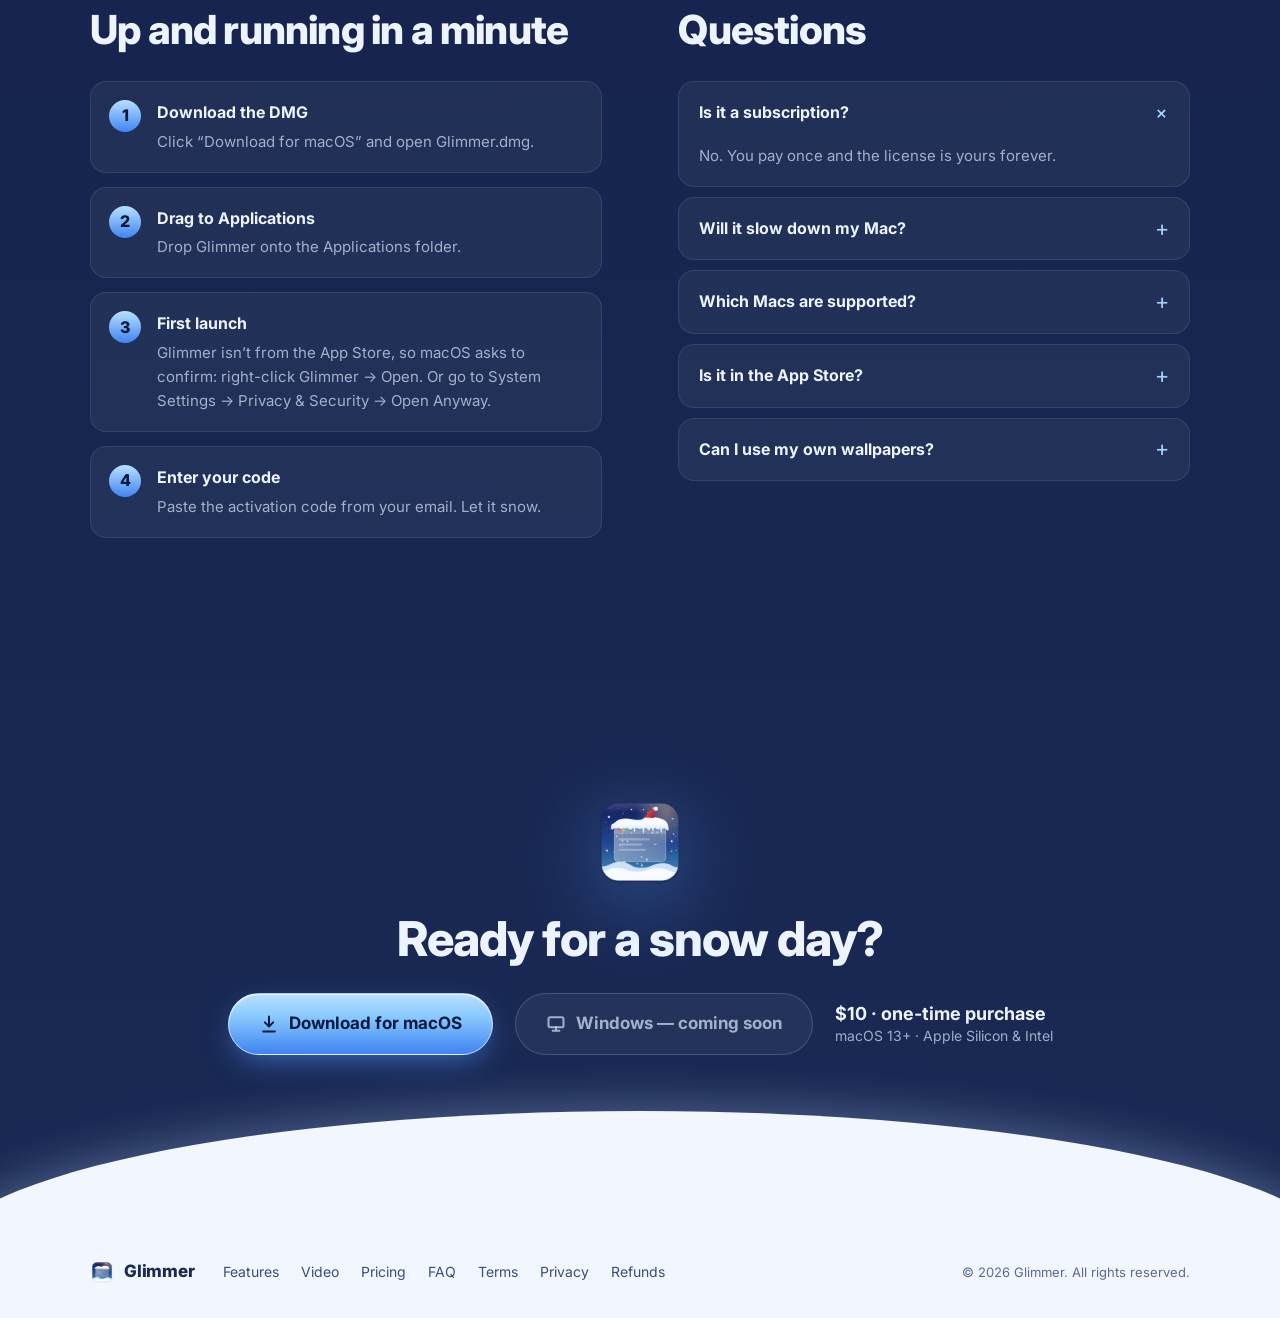
==== commit 2afd1abe: "Add Terms of Service, Privacy Policy and Refund Policy pages" ====
--- a/index.html
+++ b/index.html
@@ -303,7 +303,7 @@
   <footer class="footer">
     <div class="wrap footer__inner">
       <a class="logo logo--dark" href="#top"><img src="assets/img/icon-512.png" alt="" width="24" height="24"><span>Glimmer</span></a>
-      <nav aria-label="Footer"><a href="#features">Features</a><a href="#video">Video</a><a href="#pricing">Pricing</a><a href="#faq">FAQ</a></nav>
+      <nav aria-label="Footer"><a href="#features">Features</a><a href="#video">Video</a><a href="#pricing">Pricing</a><a href="#faq">FAQ</a><a href="terms.html">Terms</a><a href="privacy.html">Privacy</a><a href="refund.html">Refunds</a></nav>
       <small>© <span id="year">2026</span> Glimmer. All rights reserved.</small>
     </div>
   </footer>
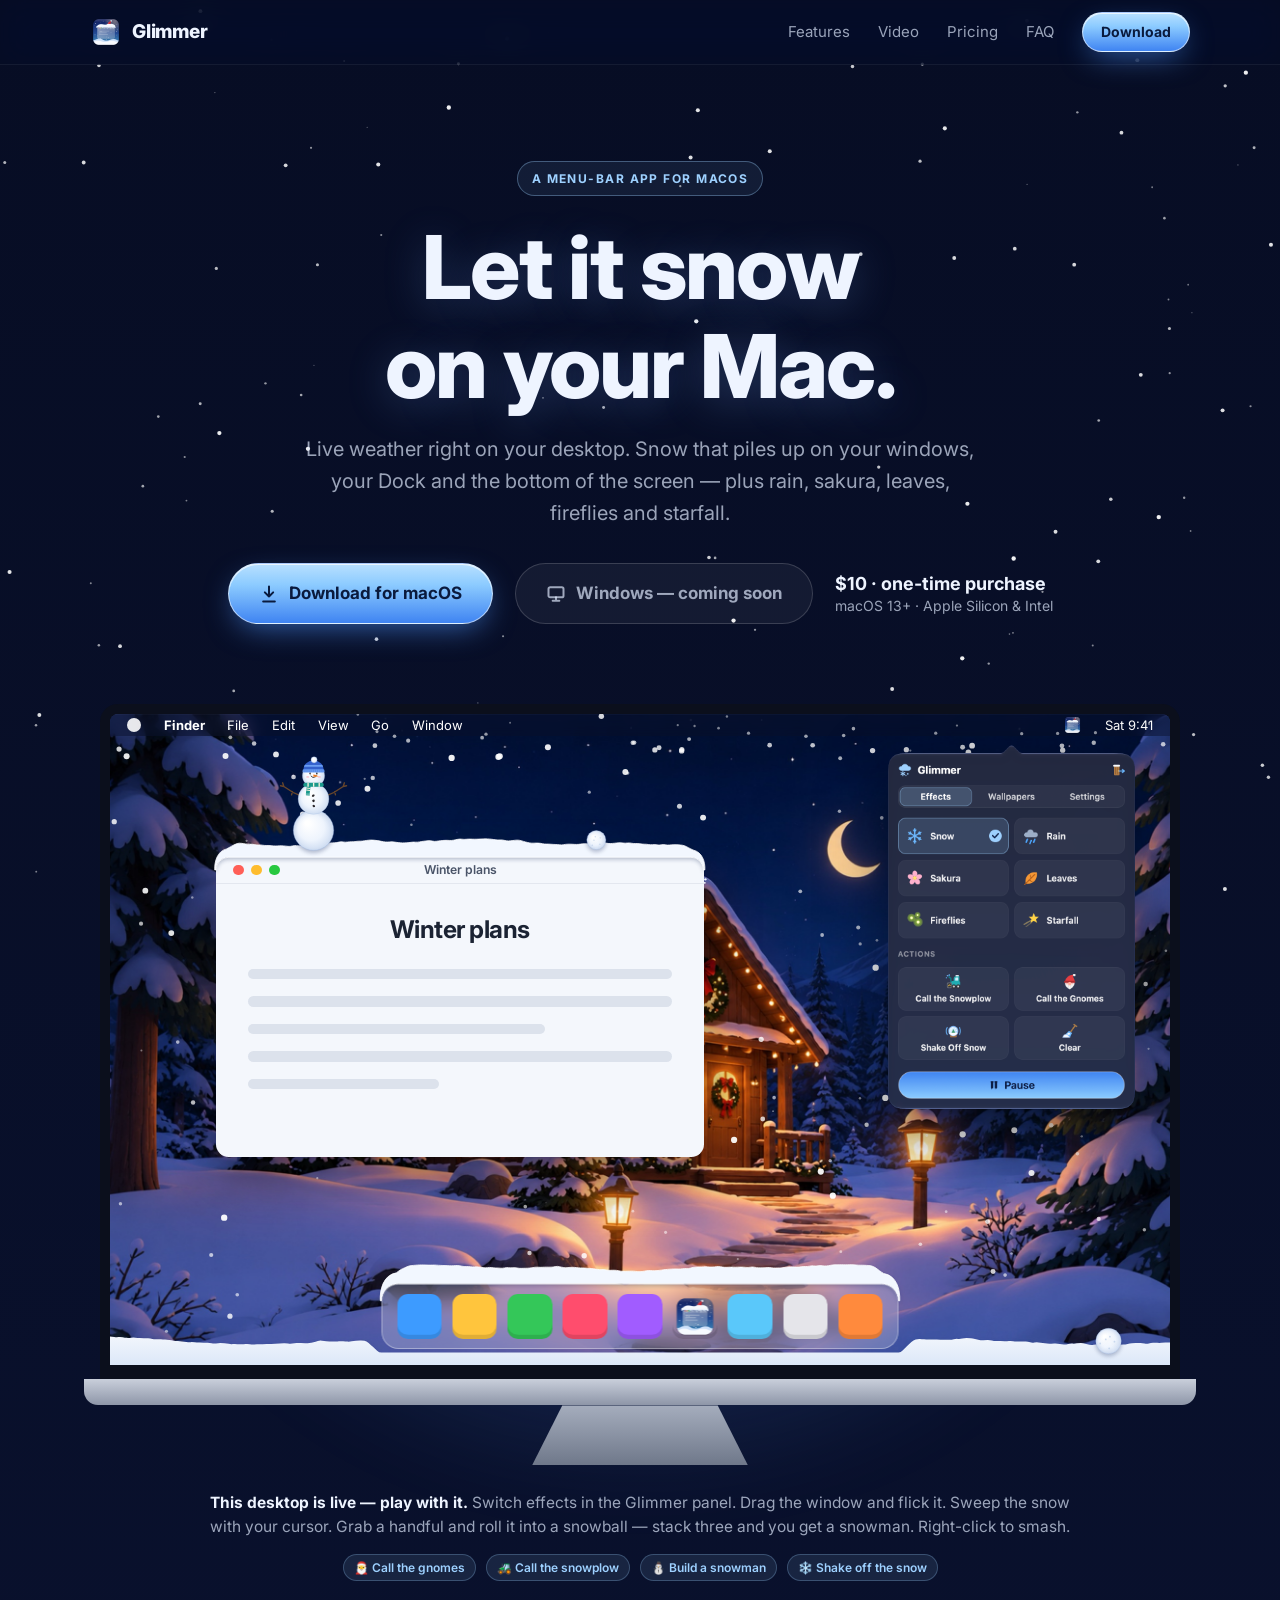
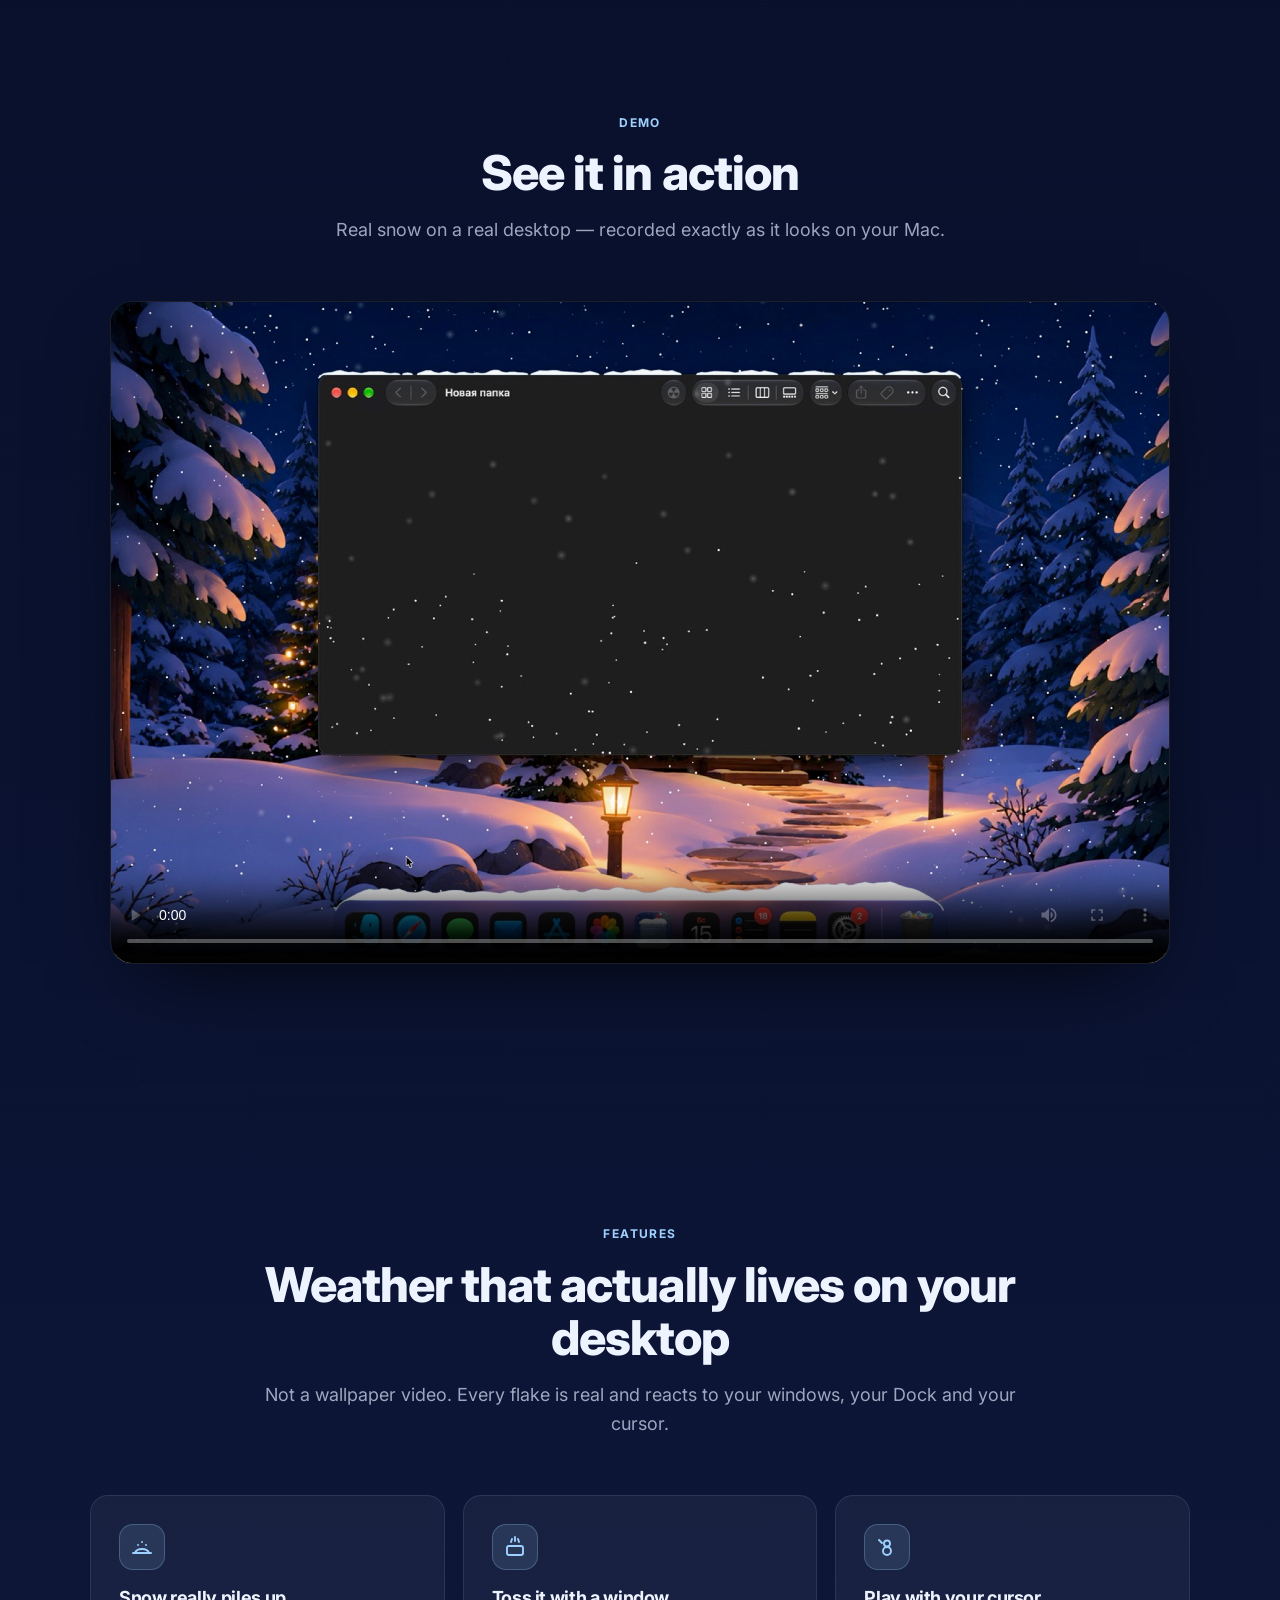
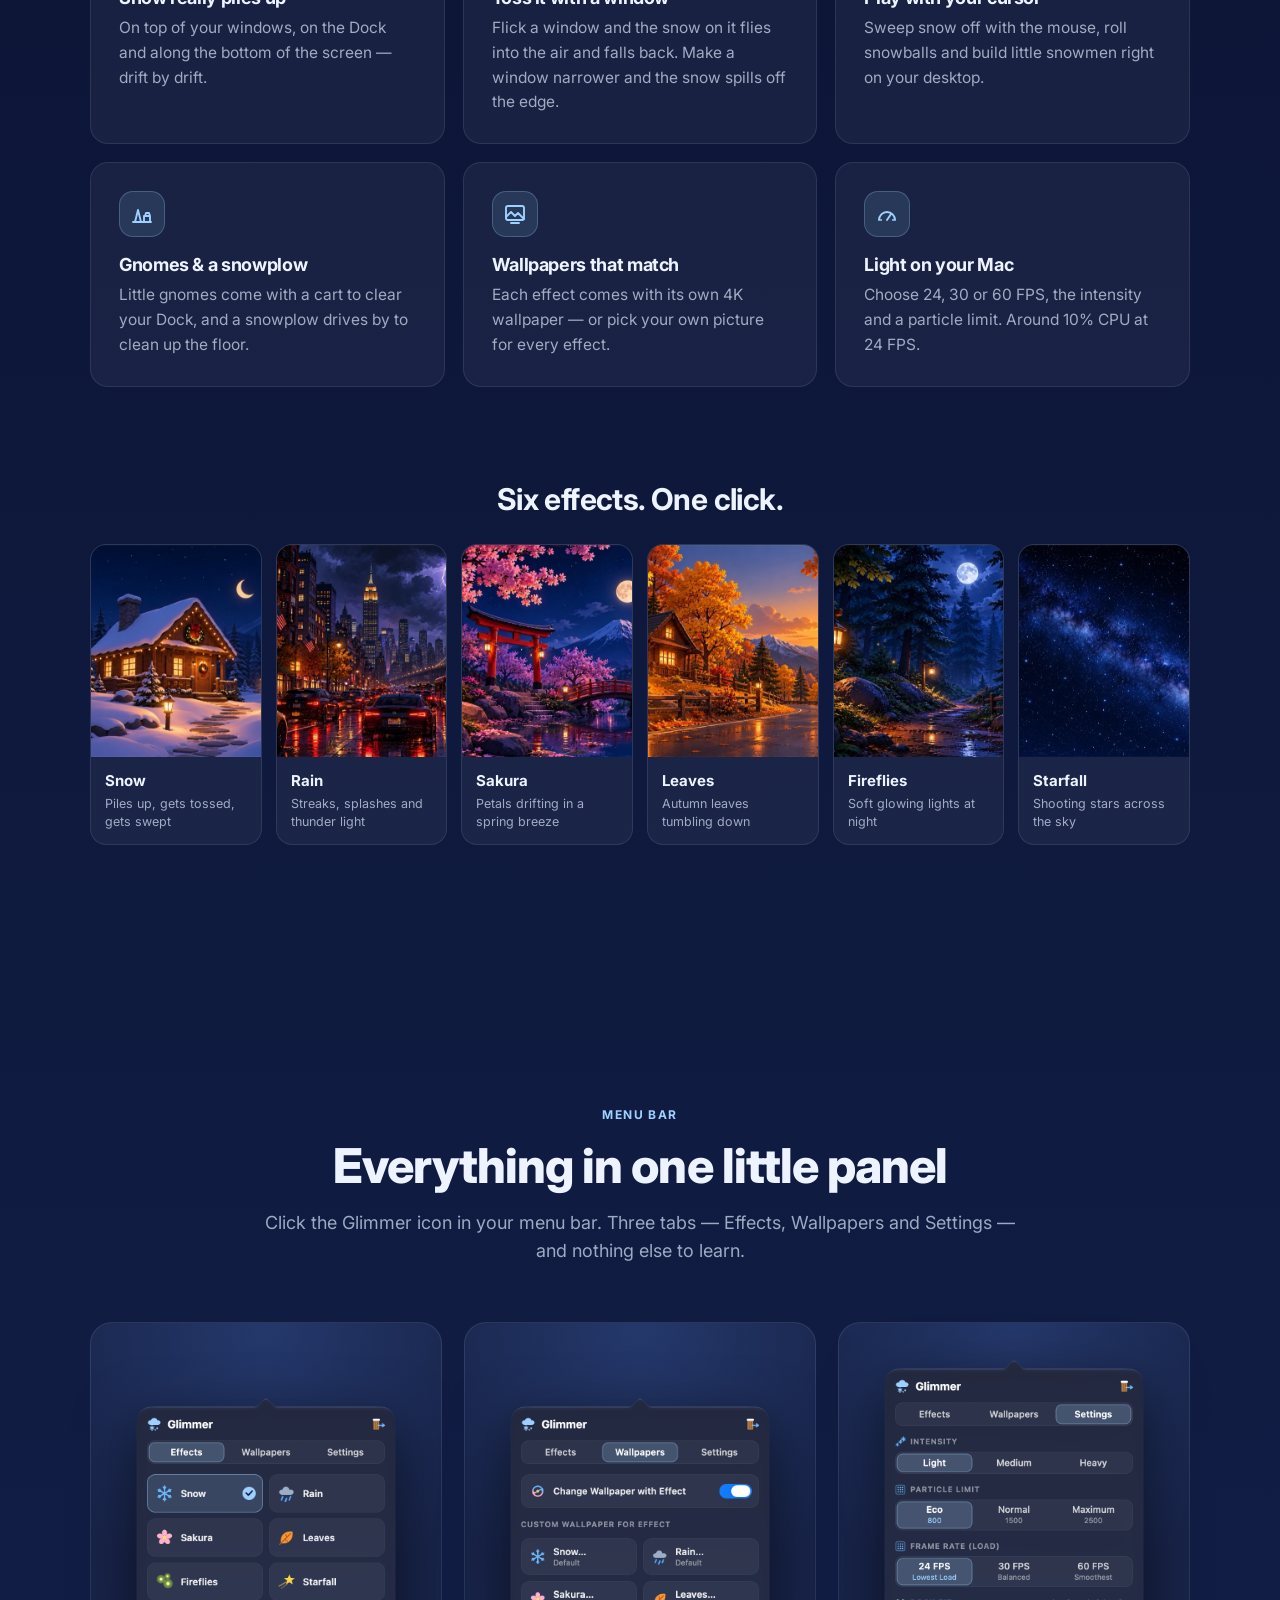
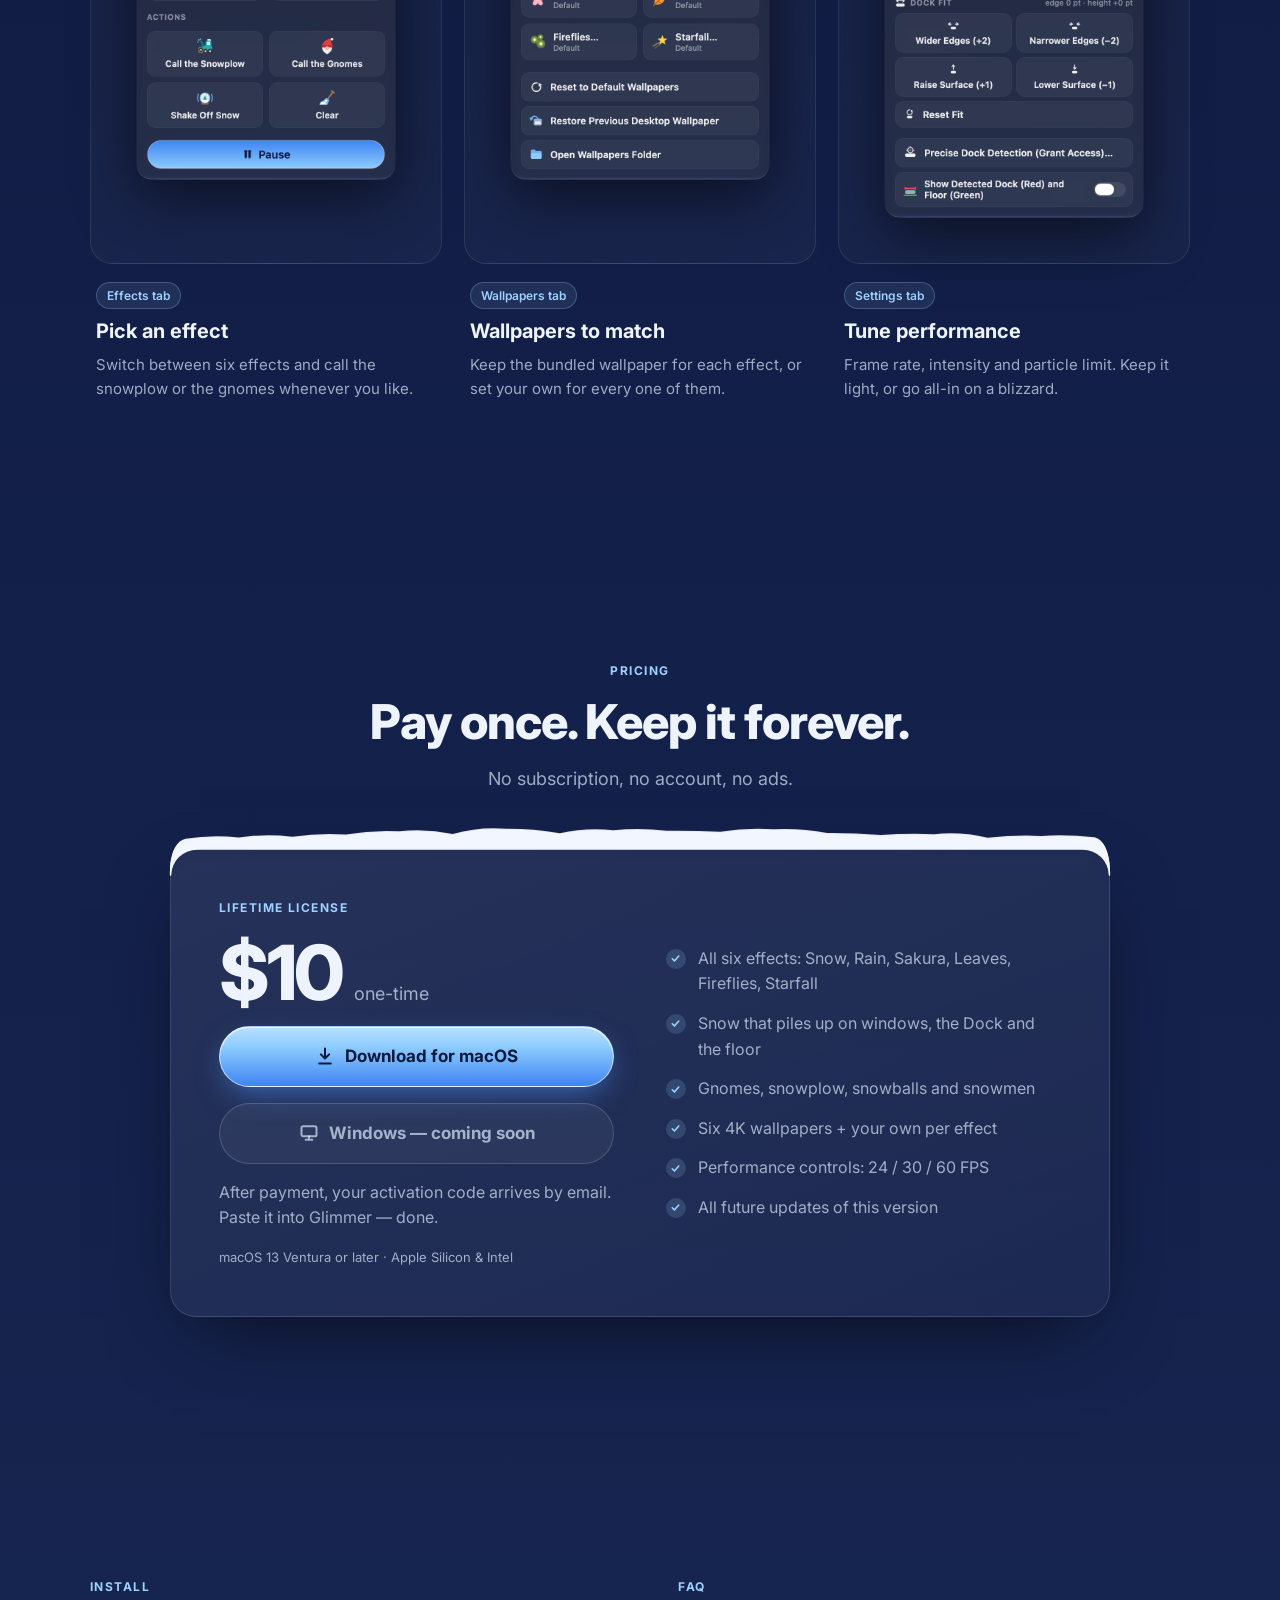
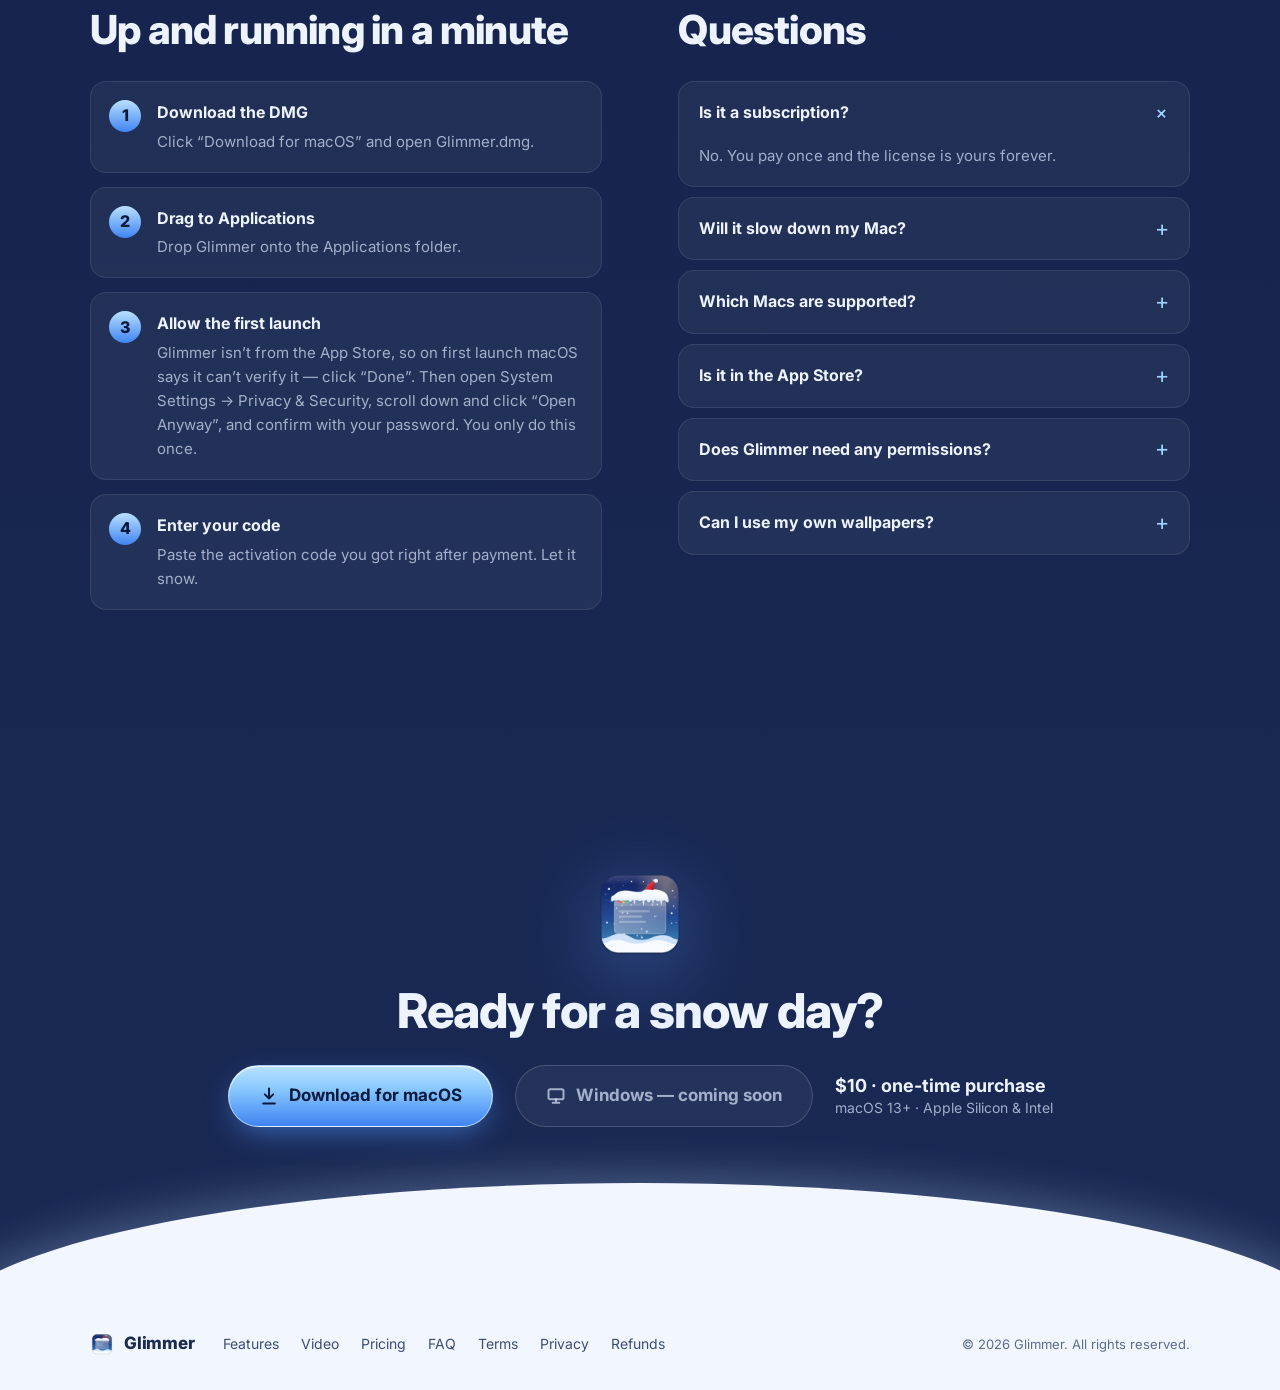
==== commit 5a78b92c: "Install steps: current macOS first-launch flow, optional Accessibility permission" ====
--- a/index.html
+++ b/index.html
@@ -261,8 +261,8 @@
           <ol class="steps">
             <li><b>Download the DMG</b><span>Click “Download for macOS” and open Glimmer.dmg.</span></li>
             <li><b>Drag to Applications</b><span>Drop Glimmer onto the Applications folder.</span></li>
-            <li><b>First launch</b><span>Glimmer isn’t from the App Store, so macOS asks to confirm: right-click Glimmer → Open. Or go to System Settings → Privacy &amp; Security → Open Anyway.</span></li>
-            <li><b>Enter your code</b><span>Paste the activation code from your email. Let it snow.</span></li>
+            <li><b>Allow the first launch</b><span>Glimmer isn’t from the App Store, so on first launch macOS says it can’t verify it — click “Done”. Then open System Settings → Privacy &amp; Security, scroll down and click “Open Anyway”, and confirm with your password. You only do this once.</span></li>
+            <li><b>Enter your code</b><span>Paste the activation code you got right after payment. Let it snow.</span></li>
           </ol>
         </div>
         <div>
@@ -273,6 +273,7 @@
             <details><summary>Will it slow down my Mac?</summary><p>Glimmer uses about 10% CPU at 24 FPS. You can lower the frame rate, intensity and particle limit at any time, or pause it with one click.</p></details>
             <details><summary>Which Macs are supported?</summary><p>Any Mac with macOS 13 Ventura or later — both Apple Silicon and Intel.</p></details>
             <details><summary>Is it in the App Store?</summary><p>No — Glimmer is downloaded from this site. That’s why macOS asks you to confirm the first launch.</p></details>
+            <details><summary>Does Glimmer need any permissions?</summary><p>No. Snow on your windows and the Dock works without any permissions — Glimmer only knows where windows are, never what’s inside them. One setting is optional: Settings → Precise Dock Detection asks for Accessibility access so snow sits exactly on the edge of the Dock. To allow it, turn on Glimmer in System Settings → Privacy &amp; Security → Accessibility. Without it, Glimmer finds the Dock on its own.</p></details>
             <details><summary>Can I use my own wallpapers?</summary><p>Yes. Every effect can have its own picture, or keep the bundled 4K wallpapers.</p></details>
           </div>
         </div>
